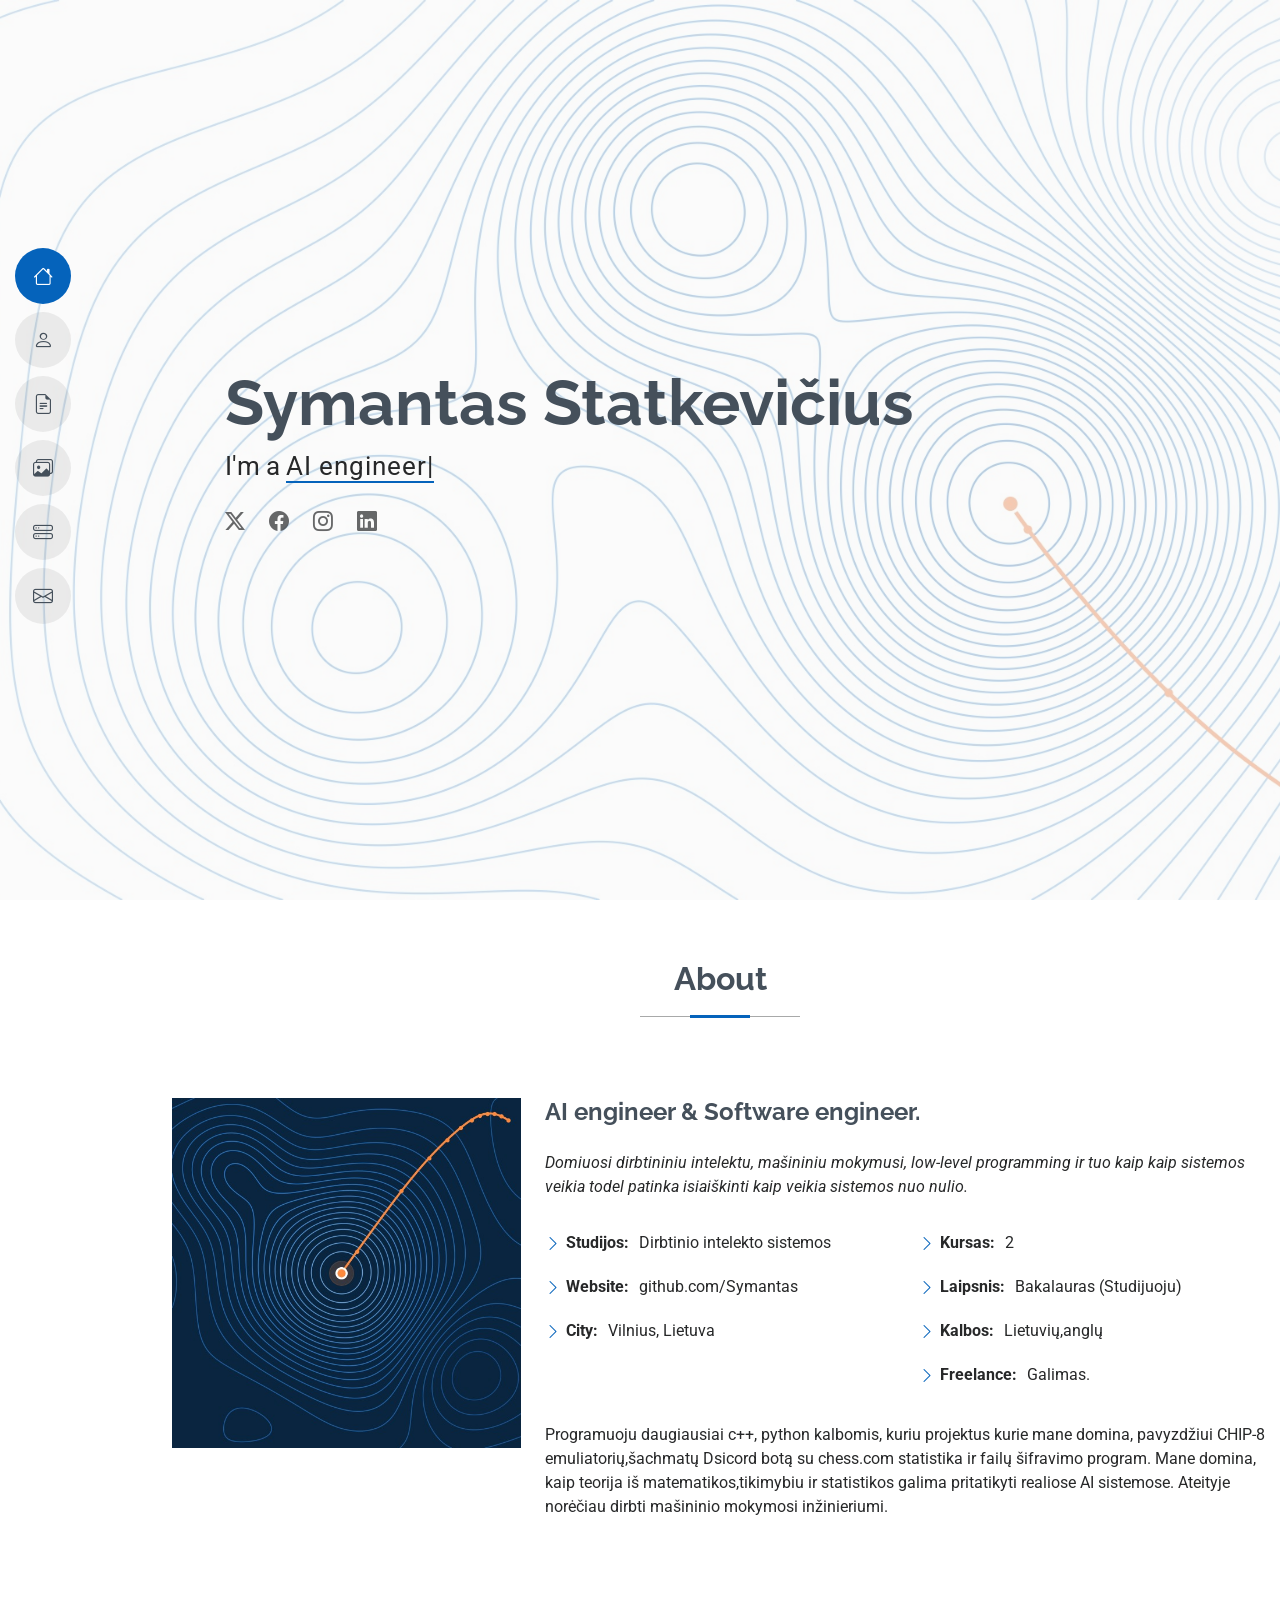
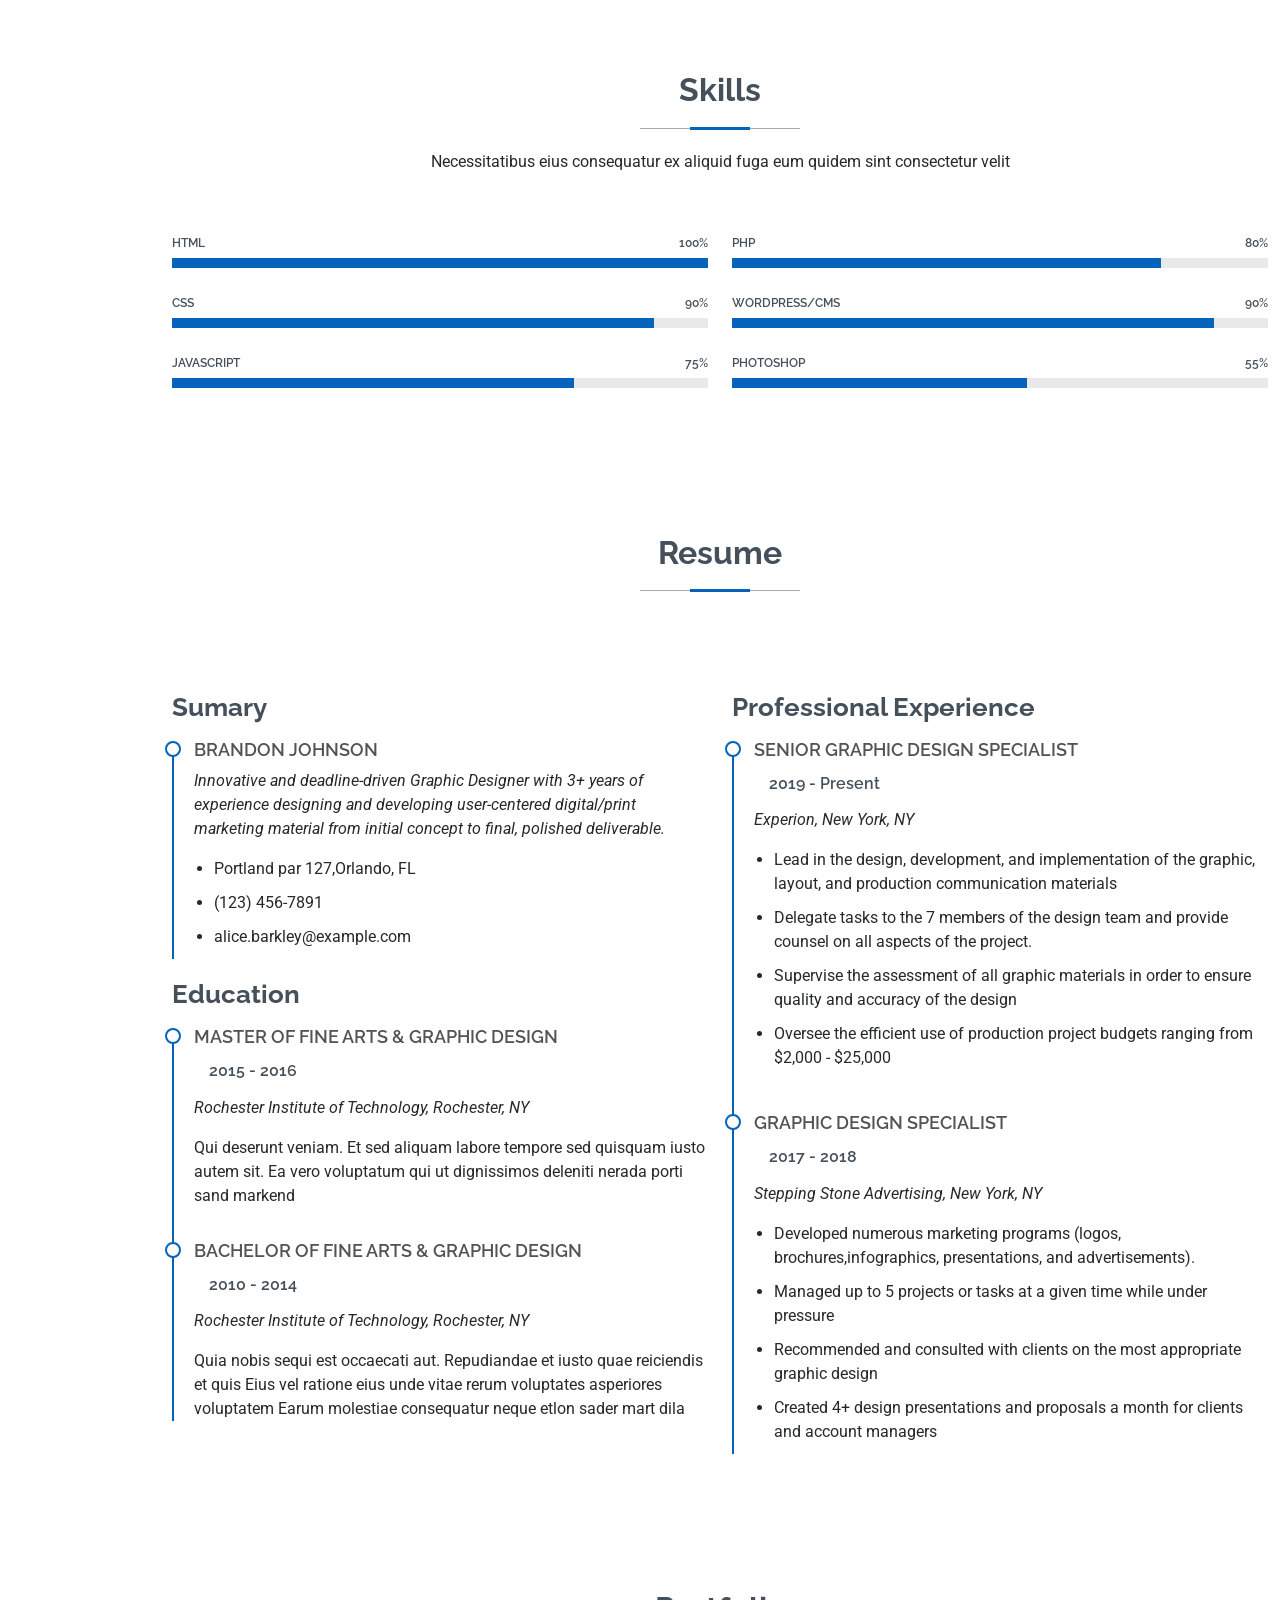
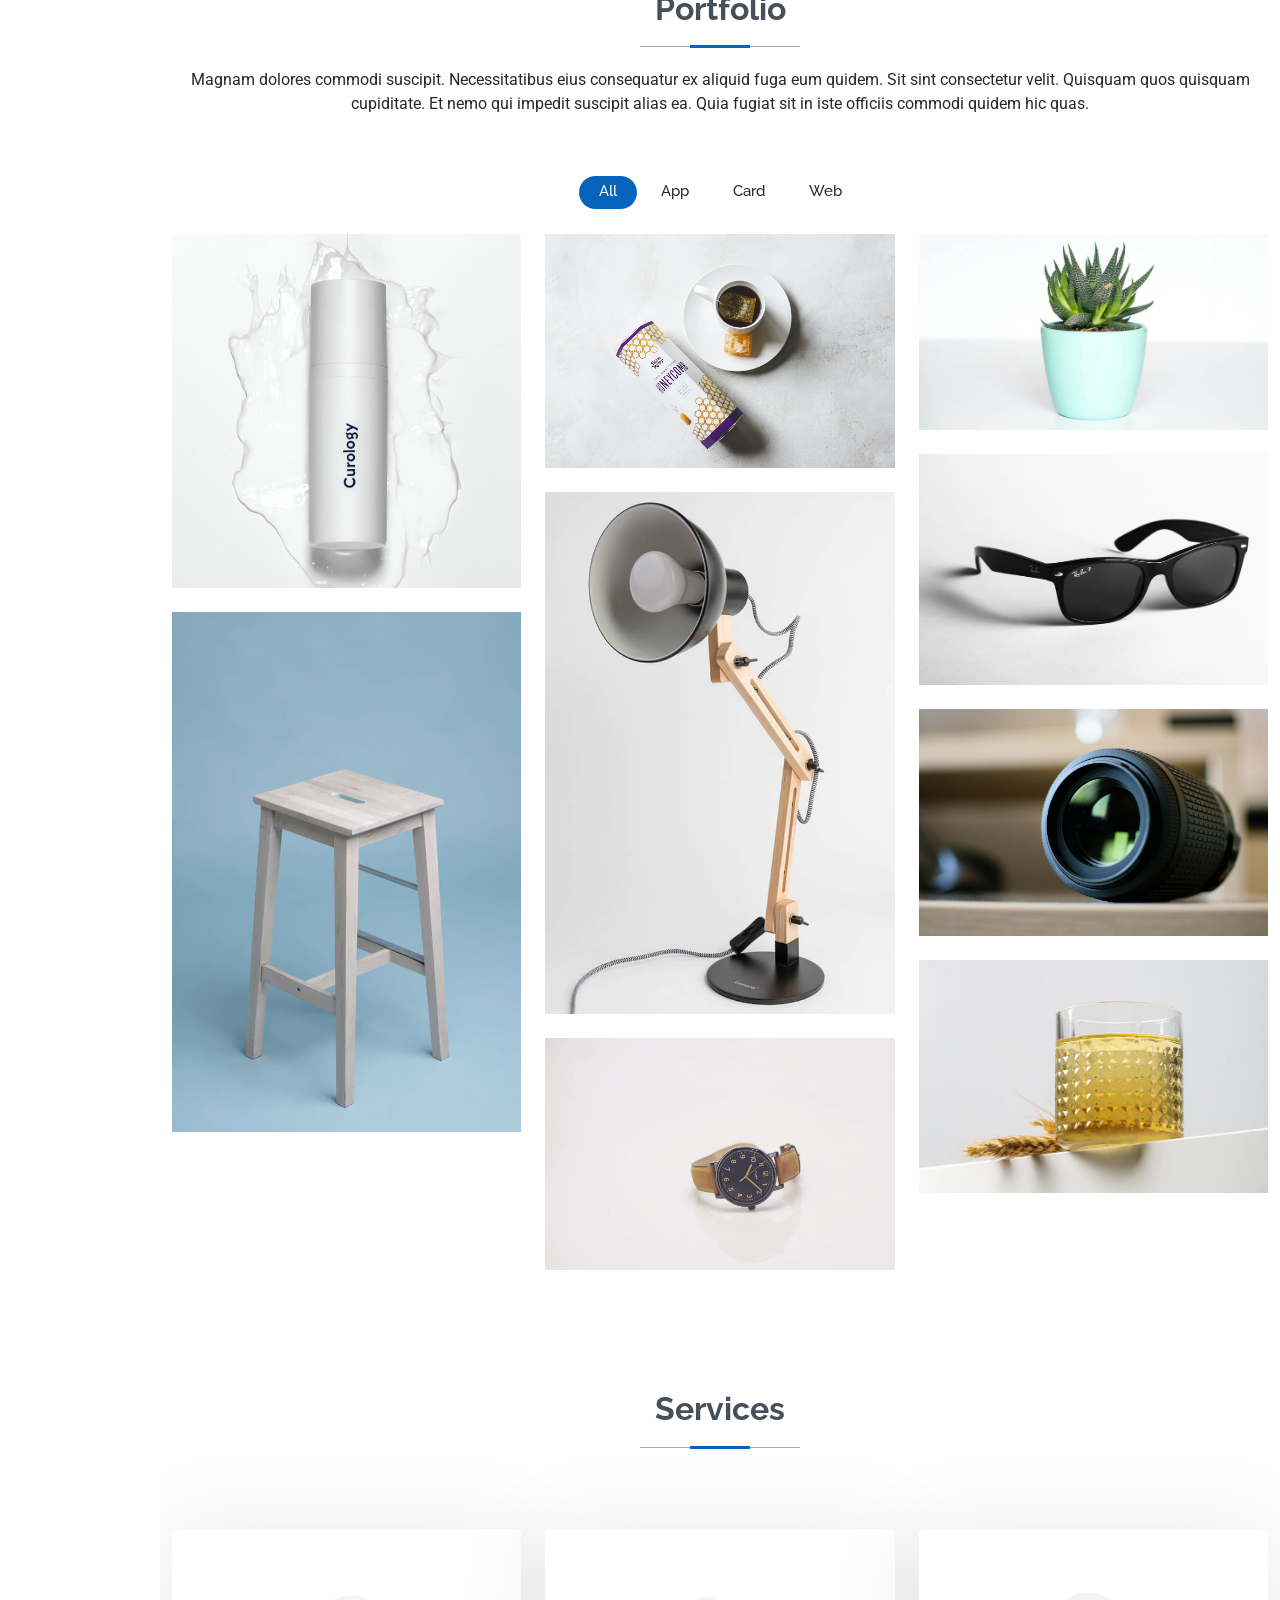
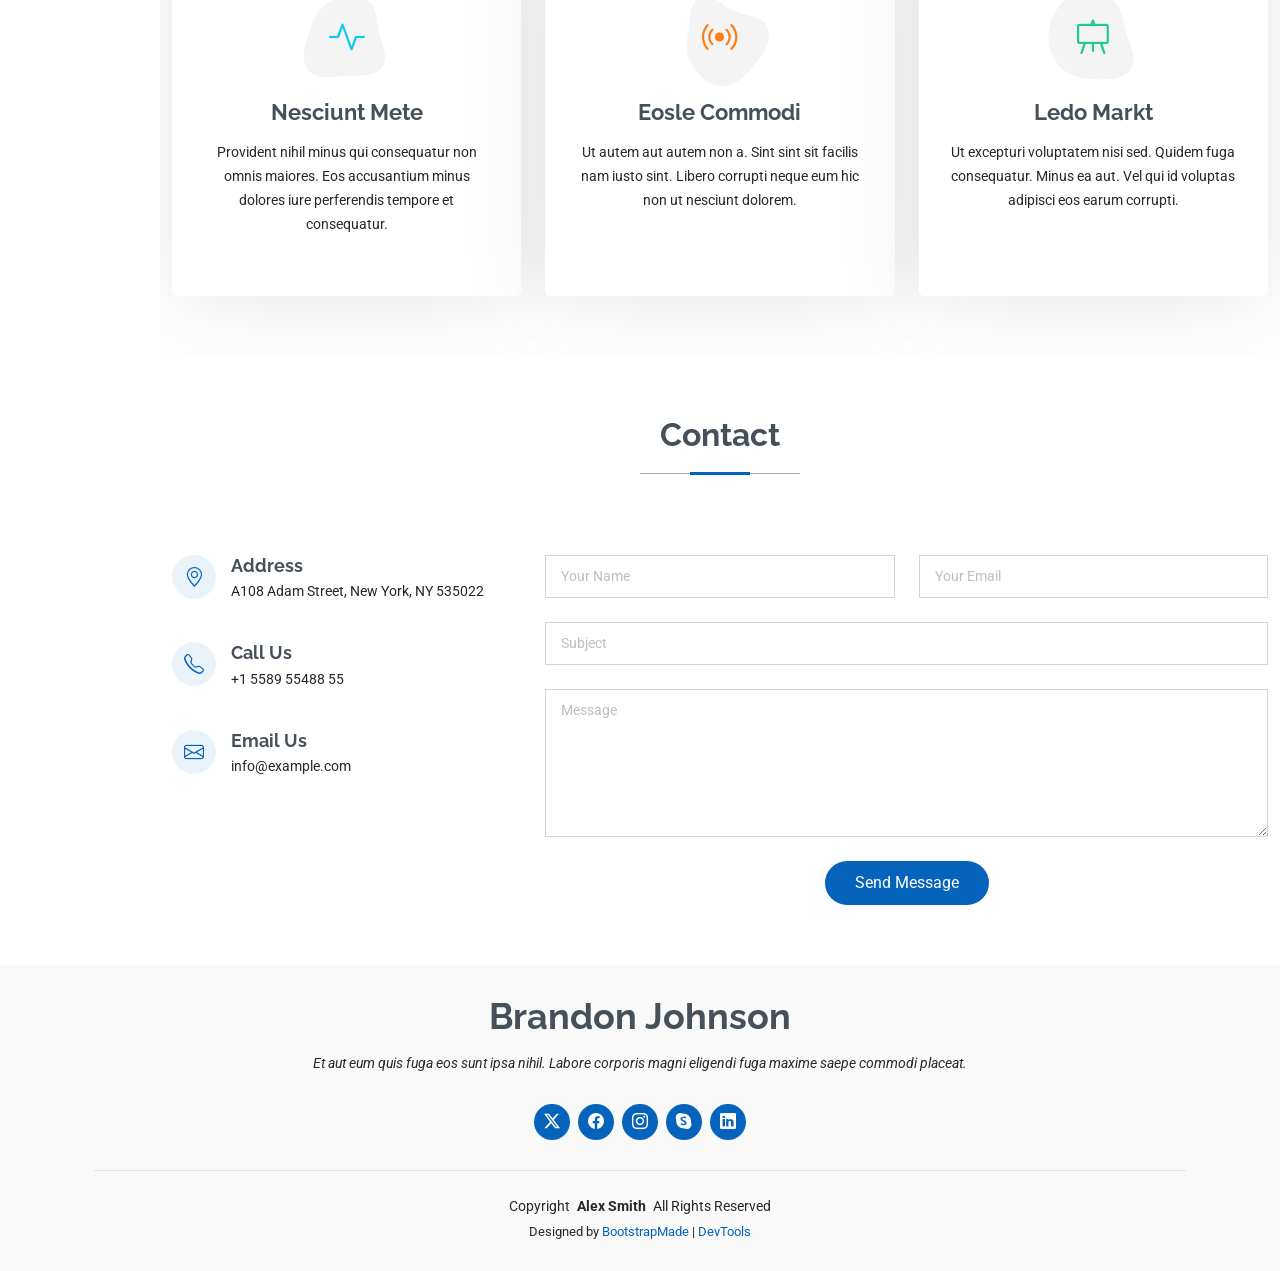
==== index.html @ 33ef6436 "LD7 turinio pakeitimai" ====
<!DOCTYPE html>
<html lang="en">

<head>
  <meta charset="utf-8">
  <meta content="width=device-width, initial-scale=1.0" name="viewport">
  <title>Index - MyResume Bootstrap Template</title>
  <meta content="" name="description">
  <meta content="" name="keywords">

  <!-- Favicons -->
  <link href="assets/img/favicon.png" rel="icon">
  <link href="assets/img/apple-touch-icon.png" rel="apple-touch-icon">

  <!-- Fonts -->
  <link href="https://fonts.googleapis.com" rel="preconnect">
  <link href="https://fonts.gstatic.com" rel="preconnect" crossorigin>
  <link href="https://fonts.googleapis.com/css2?family=Roboto:ital,wght@0,100;0,300;0,400;0,500;0,700;0,900;1,100;1,300;1,400;1,500;1,700;1,900&family=Poppins:ital,wght@0,100;0,200;0,300;0,400;0,500;0,600;0,700;0,800;0,900;1,100;1,200;1,300;1,400;1,500;1,600;1,700;1,800;1,900&family=Raleway:ital,wght@0,100;0,200;0,300;0,400;0,500;0,600;0,700;0,800;0,900;1,100;1,200;1,300;1,400;1,500;1,600;1,700;1,800;1,900&display=swap" rel="stylesheet">

  <!-- Vendor CSS Files -->
  <link href="assets/vendor/bootstrap/css/bootstrap.min.css" rel="stylesheet">
  <link href="assets/vendor/bootstrap-icons/bootstrap-icons.css" rel="stylesheet">
  <link href="assets/vendor/aos/aos.css" rel="stylesheet">
  <link href="assets/vendor/glightbox/css/glightbox.min.css" rel="stylesheet">
  <link href="assets/vendor/swiper/swiper-bundle.min.css" rel="stylesheet">

  <!-- Main CSS File -->
  <link href="assets/css/main.css" rel="stylesheet">

  <!-- =======================================================
  * Template Name: MyResume
  * Template URL: https://bootstrapmade.com/free-html-bootstrap-template-my-resume/
  * Updated: Jun 29 2024 with Bootstrap v5.3.3
  * Author: BootstrapMade.com
  * License: https://bootstrapmade.com/license/
  ======================================================== -->
</head>

<body class="index-page">

  <header id="header" class="header d-flex flex-column justify-content-center">

    <i class="header-toggle d-xl-none bi bi-list"></i>

    <nav id="navmenu" class="navmenu">
      <ul>
        <li><a href="#hero" class="active"><i class="bi bi-house navicon"></i><span>Pagrindinis</span></a></li>
        <li><a href="#about"><i class="bi bi-person navicon"></i><span>Apie</span></a></li>
        <li><a href="#resume"><i class="bi bi-file-earmark-text navicon"></i><span>Patirtis</span></a></li>
        <li><a href="#portfolio"><i class="bi bi-images navicon"></i><span>Projektai</span></a></li>
        <li><a href="#services"><i class="bi bi-hdd-stack navicon"></i><span>Paslaugos</span></a></li>
        <li><a href="#contact"><i class="bi bi-envelope navicon"></i><span>Kontaktai</span></a></li>
      </ul>
    </nav>

  </header>

  <main class="main">

    <!-- Hero Section -->
    <section id="hero" class="hero section light-background">

      <img src="assets/img/cv-hero.jpg" alt="">

      <div class="container" data-aos="zoom-out">
        <div class="row justify-content-center">
          <div class="col-lg-9">
            <h2>Symantas Statkevičius</h2>
            <p>I'm a <span class="typed" data-typed-items="AI engineer, Programmer>Developer</span><span class="typed-cursor typed-cursor--blink" aria-hidden="true"></span></p>
            <div class="social-links">
              <a href="#"><i class="bi bi-twitter-x"></i></a>
              <a href="#"><i class="bi bi-facebook"></i></a>
              <a href="#"><i class="bi bi-instagram"></i></a>
              <a href="#"><i class="bi bi-linkedin"></i></a>
            </div>
          </div>
        </div>
      </div>

    </section><!-- /Hero Section -->

    <!-- About Section -->
    <section id="about" class="about section">

      <!-- Section Title -->
      <div class="container section-title" data-aos="fade-up">
        <h2>About</h2>
      </div><!-- End Section Title -->

      <div class="container" data-aos="fade-up" data-aos-delay="100">

        <div class="row gy-4 justify-content-center">
          <div class="col-lg-4">
            <img src="assets/img/profile-img.jpg" class="img-fluid" alt="">
          </div>
          <div class="col-lg-8 content">
            <h2>AI engineer &amp; Software engineer.</h2>
            <p class="fst-italic py-3">
              Domiuosi dirbtininiu intelektu, mašininiu mokymusi, low-level programming ir tuo kaip kaip sistemos veikia
              todel patinka isiaiškinti kaip veikia sistemos nuo nulio.
            </p>
            <div class="row">
              <div class="col-lg-6">
                <ul>
                  <li><i class="bi bi-chevron-right"></i> <strong>Studijos:</strong> <span>Dirbtinio intelekto sistemos</span></li>
                  <li><i class="bi bi-chevron-right"></i> <strong>Website:</strong> <span>github.com/Symantas</span></li>
                  <li><i class="bi bi-chevron-right"></i> <strong>City:</strong> <span>Vilnius, Lietuva</span></li>
                </ul>
              </div>
              <div class="col-lg-6">
                <ul>
                  <li><i class="bi bi-chevron-right"></i> <strong>Kursas:</strong> <span>2</span></li>
                  <li><i class="bi bi-chevron-right"></i> <strong>Laipsnis:</strong> <span>Bakalauras (Studijuoju)</span></li>
                  <li><i class="bi bi-chevron-right"></i> <strong>Kalbos:</strong> <span>Lietuvių,anglų</span></li>
                  <li><i class="bi bi-chevron-right"></i> <strong>Freelance:</strong> <span>Galimas.</span></li>
                </ul>
              </div>
            </div>
            <p class="py-3">
              Programuoju daugiausiai c++, python kalbomis, kuriu projektus kurie mane domina, pavyzdžiui CHIP-8 emuliatorių,šachmatų Dsicord botą
              su chess.com statistika ir failų šifravimo program. Mane domina, kaip teorija iš matematikos,tikimybiu ir statistikos galima
              pritatikyti realiose AI sistemose. Ateityje norėčiau dirbti mašininio mokymosi inžinieriumi.
            </p>
          </div>
        </div>

      </div>

    </section><!-- /About Section -->

    <!-- Skills Section -->
    <section id="skills" class="skills section">

      <!-- Section Title -->
      <div class="container section-title" data-aos="fade-up">
        <h2>Skills</h2>
        <p>Necessitatibus eius consequatur ex aliquid fuga eum quidem sint consectetur velit</p>
      </div><!-- End Section Title -->

      <div class="container" data-aos="fade-up" data-aos-delay="100">

        <div class="row skills-content skills-animation">

          <div class="col-lg-6">

            <div class="progress">
              <span class="skill"><span>HTML</span> <i class="val">100%</i></span>
              <div class="progress-bar-wrap">
                <div class="progress-bar" role="progressbar" aria-valuenow="100" aria-valuemin="0" aria-valuemax="100"></div>
              </div>
            </div><!-- End Skills Item -->

            <div class="progress">
              <span class="skill"><span>CSS</span> <i class="val">90%</i></span>
              <div class="progress-bar-wrap">
                <div class="progress-bar" role="progressbar" aria-valuenow="90" aria-valuemin="0" aria-valuemax="100"></div>
              </div>
            </div><!-- End Skills Item -->

            <div class="progress">
              <span class="skill"><span>JavaScript</span> <i class="val">75%</i></span>
              <div class="progress-bar-wrap">
                <div class="progress-bar" role="progressbar" aria-valuenow="75" aria-valuemin="0" aria-valuemax="100"></div>
              </div>
            </div><!-- End Skills Item -->

          </div>

          <div class="col-lg-6">

            <div class="progress">
              <span class="skill"><span>PHP</span> <i class="val">80%</i></span>
              <div class="progress-bar-wrap">
                <div class="progress-bar" role="progressbar" aria-valuenow="80" aria-valuemin="0" aria-valuemax="100"></div>
              </div>
            </div><!-- End Skills Item -->

            <div class="progress">
              <span class="skill"><span>WordPress/CMS</span> <i class="val">90%</i></span>
              <div class="progress-bar-wrap">
                <div class="progress-bar" role="progressbar" aria-valuenow="90" aria-valuemin="0" aria-valuemax="100"></div>
              </div>
            </div><!-- End Skills Item -->

            <div class="progress">
              <span class="skill"><span>Photoshop</span> <i class="val">55%</i></span>
              <div class="progress-bar-wrap">
                <div class="progress-bar" role="progressbar" aria-valuenow="55" aria-valuemin="0" aria-valuemax="100"></div>
              </div>
            </div><!-- End Skills Item -->

          </div>

        </div>

      </div>

    </section><!-- /Skills Section -->

    <!-- Resume Section -->
    <section id="resume" class="resume section">

      <!-- Section Title -->
      <div class="container section-title" data-aos="fade-up">
        <h2>Resume</h2>
      </div><!-- End Section Title -->

      <div class="container">

        <div class="row">

          <div class="col-lg-6" data-aos="fade-up" data-aos-delay="100">
            <h3 class="resume-title">Sumary</h3>

            <div class="resume-item pb-0">
              <h4>Brandon Johnson</h4>
              <p><em>Innovative and deadline-driven Graphic Designer with 3+ years of experience designing and developing user-centered digital/print marketing material from initial concept to final, polished deliverable.</em></p>
              <ul>
                <li>Portland par 127,Orlando, FL</li>
                <li>(123) 456-7891</li>
                <li>alice.barkley@example.com</li>
              </ul>
            </div><!-- Edn Resume Item -->

            <h3 class="resume-title">Education</h3>
            <div class="resume-item">
              <h4>Master of Fine Arts &amp; Graphic Design</h4>
              <h5>2015 - 2016</h5>
              <p><em>Rochester Institute of Technology, Rochester, NY</em></p>
              <p>Qui deserunt veniam. Et sed aliquam labore tempore sed quisquam iusto autem sit. Ea vero voluptatum qui ut dignissimos deleniti nerada porti sand markend</p>
            </div><!-- Edn Resume Item -->

            <div class="resume-item">
              <h4>Bachelor of Fine Arts &amp; Graphic Design</h4>
              <h5>2010 - 2014</h5>
              <p><em>Rochester Institute of Technology, Rochester, NY</em></p>
              <p>Quia nobis sequi est occaecati aut. Repudiandae et iusto quae reiciendis et quis Eius vel ratione eius unde vitae rerum voluptates asperiores voluptatem Earum molestiae consequatur neque etlon sader mart dila</p>
            </div><!-- Edn Resume Item -->

          </div>

          <div class="col-lg-6" data-aos="fade-up" data-aos-delay="200">
            <h3 class="resume-title">Professional Experience</h3>
            <div class="resume-item">
              <h4>Senior graphic design specialist</h4>
              <h5>2019 - Present</h5>
              <p><em>Experion, New York, NY </em></p>
              <ul>
                <li>Lead in the design, development, and implementation of the graphic, layout, and production communication materials</li>
                <li>Delegate tasks to the 7 members of the design team and provide counsel on all aspects of the project. </li>
                <li>Supervise the assessment of all graphic materials in order to ensure quality and accuracy of the design</li>
                <li>Oversee the efficient use of production project budgets ranging from $2,000 - $25,000</li>
              </ul>
            </div><!-- Edn Resume Item -->

            <div class="resume-item">
              <h4>Graphic design specialist</h4>
              <h5>2017 - 2018</h5>
              <p><em>Stepping Stone Advertising, New York, NY</em></p>
              <ul>
                <li>Developed numerous marketing programs (logos, brochures,infographics, presentations, and advertisements).</li>
                <li>Managed up to 5 projects or tasks at a given time while under pressure</li>
                <li>Recommended and consulted with clients on the most appropriate graphic design</li>
                <li>Created 4+ design presentations and proposals a month for clients and account managers</li>
              </ul>
            </div><!-- Edn Resume Item -->

          </div>

        </div>

      </div>

    </section><!-- /Resume Section -->

    <!-- Portfolio Section -->
    <section id="portfolio" class="portfolio section">

      <!-- Section Title -->
      <div class="container section-title" data-aos="fade-up">
        <h2>Portfolio</h2>
        <p>Magnam dolores commodi suscipit. Necessitatibus eius consequatur ex aliquid fuga eum quidem. Sit sint consectetur velit. Quisquam quos quisquam cupiditate. Et nemo qui impedit suscipit alias ea. Quia fugiat sit in iste officiis commodi quidem hic quas.</p>
      </div><!-- End Section Title -->

      <div class="container">

        <div class="isotope-layout" data-default-filter="*" data-layout="masonry" data-sort="original-order">

          <ul class="portfolio-filters isotope-filters" data-aos="fade-up" data-aos-delay="100">
            <li data-filter="*" class="filter-active">All</li>
            <li data-filter=".filter-app">App</li>
            <li data-filter=".filter-product">Card</li>
            <li data-filter=".filter-branding">Web</li>
          </ul><!-- End Portfolio Filters -->

          <div class="row gy-4 isotope-container" data-aos="fade-up" data-aos-delay="200">

            <div class="col-lg-4 col-md-6 portfolio-item isotope-item filter-app">
              <img src="assets/img/masonry-portfolio/masonry-portfolio-1.jpg" class="img-fluid" alt="">
              <div class="portfolio-info">
                <h4>App 1</h4>
                <p>Lorem ipsum, dolor sit</p>
                <a href="assets/img/masonry-portfolio/masonry-portfolio-1.jpg" title="App 1" data-gallery="portfolio-gallery-app" class="glightbox preview-link"><i class="bi bi-zoom-in"></i></a>
                <a href="" title="More Details" class="details-link"><i class="bi bi-link-45deg"></i></a>
              </div>
            </div><!-- End Portfolio Item -->

            <div class="col-lg-4 col-md-6 portfolio-item isotope-item filter-product">
              <img src="assets/img/masonry-portfolio/masonry-portfolio-2.jpg" class="img-fluid" alt="">
              <div class="portfolio-info">
                <h4>Product 1</h4>
                <p>Lorem ipsum, dolor sit</p>
                <a href="assets/img/masonry-portfolio/masonry-portfolio-2.jpg" title="Product 1" data-gallery="portfolio-gallery-product" class="glightbox preview-link"><i class="bi bi-zoom-in"></i></a>
                <a href="" title="More Details" class="details-link"><i class="bi bi-link-45deg"></i></a>
              </div>
            </div><!-- End Portfolio Item -->

            <div class="col-lg-4 col-md-6 portfolio-item isotope-item filter-branding">
              <img src="assets/img/masonry-portfolio/masonry-portfolio-3.jpg" class="img-fluid" alt="">
              <div class="portfolio-info">
                <h4>Branding 1</h4>
                <p>Lorem ipsum, dolor sit</p>
                <a href="assets/img/masonry-portfolio/masonry-portfolio-3.jpg" title="Branding 1" data-gallery="portfolio-gallery-branding" class="glightbox preview-link"><i class="bi bi-zoom-in"></i></a>
                <a href="" title="More Details" class="details-link"><i class="bi bi-link-45deg"></i></a>
              </div>
            </div><!-- End Portfolio Item -->

            <div class="col-lg-4 col-md-6 portfolio-item isotope-item filter-app">
              <img src="assets/img/masonry-portfolio/masonry-portfolio-4.jpg" class="img-fluid" alt="">
              <div class="portfolio-info">
                <h4>App 2</h4>
                <p>Lorem ipsum, dolor sit</p>
                <a href="assets/img/masonry-portfolio/masonry-portfolio-4.jpg" title="App 2" data-gallery="portfolio-gallery-app" class="glightbox preview-link"><i class="bi bi-zoom-in"></i></a>
                <a href="" title="More Details" class="details-link"><i class="bi bi-link-45deg"></i></a>
              </div>
            </div><!-- End Portfolio Item -->

            <div class="col-lg-4 col-md-6 portfolio-item isotope-item filter-product">
              <img src="assets/img/masonry-portfolio/masonry-portfolio-5.jpg" class="img-fluid" alt="">
              <div class="portfolio-info">
                <h4>Product 2</h4>
                <p>Lorem ipsum, dolor sit</p>
                <a href="assets/img/masonry-portfolio/masonry-portfolio-5.jpg" title="Product 2" data-gallery="portfolio-gallery-product" class="glightbox preview-link"><i class="bi bi-zoom-in"></i></a>
                <a href="" title="More Details" class="details-link"><i class="bi bi-link-45deg"></i></a>
              </div>
            </div><!-- End Portfolio Item -->

            <div class="col-lg-4 col-md-6 portfolio-item isotope-item filter-branding">
              <img src="assets/img/masonry-portfolio/masonry-portfolio-6.jpg" class="img-fluid" alt="">
              <div class="portfolio-info">
                <h4>Branding 2</h4>
                <p>Lorem ipsum, dolor sit</p>
                <a href="assets/img/masonry-portfolio/masonry-portfolio-6.jpg" title="Branding 2" data-gallery="portfolio-gallery-branding" class="glightbox preview-link"><i class="bi bi-zoom-in"></i></a>
                <a href="" title="More Details" class="details-link"><i class="bi bi-link-45deg"></i></a>
              </div>
            </div><!-- End Portfolio Item -->

            <div class="col-lg-4 col-md-6 portfolio-item isotope-item filter-app">
              <img src="assets/img/masonry-portfolio/masonry-portfolio-7.jpg" class="img-fluid" alt="">
              <div class="portfolio-info">
                <h4>App 3</h4>
                <p>Lorem ipsum, dolor sit</p>
                <a href="assets/img/masonry-portfolio/masonry-portfolio-7.jpg" title="App 3" data-gallery="portfolio-gallery-app" class="glightbox preview-link"><i class="bi bi-zoom-in"></i></a>
                <a href="" title="More Details" class="details-link"><i class="bi bi-link-45deg"></i></a>
              </div>
            </div><!-- End Portfolio Item -->

            <div class="col-lg-4 col-md-6 portfolio-item isotope-item filter-product">
              <img src="assets/img/masonry-portfolio/masonry-portfolio-8.jpg" class="img-fluid" alt="">
              <div class="portfolio-info">
                <h4>Product 3</h4>
                <p>Lorem ipsum, dolor sit</p>
                <a href="assets/img/masonry-portfolio/masonry-portfolio-8.jpg" title="Product 3" data-gallery="portfolio-gallery-product" class="glightbox preview-link"><i class="bi bi-zoom-in"></i></a>
                <a href="" title="More Details" class="details-link"><i class="bi bi-link-45deg"></i></a>
              </div>
            </div><!-- End Portfolio Item -->

            <div class="col-lg-4 col-md-6 portfolio-item isotope-item filter-branding">
              <img src="assets/img/masonry-portfolio/masonry-portfolio-9.jpg" class="img-fluid" alt="">
              <div class="portfolio-info">
                <h4>Branding 3</h4>
                <p>Lorem ipsum, dolor sit</p>
                <a href="assets/img/masonry-portfolio/masonry-portfolio-9.jpg" title="Branding 2" data-gallery="portfolio-gallery-branding" class="glightbox preview-link"><i class="bi bi-zoom-in"></i></a>
                <a href="" title="More Details" class="details-link"><i class="bi bi-link-45deg"></i></a>
              </div>
            </div><!-- End Portfolio Item -->

          </div><!-- End Portfolio Container -->

        </div>

      </div>

    </section><!-- /Portfolio Section -->

    <!-- Services Section -->
    <section id="services" class="services section">

      <!-- Section Title -->
      <div class="container section-title" data-aos="fade-up">
        <h2>Services</h2>
      </div><!-- End Section Title -->

      <div class="container">

        <div class="row gy-4">

          <div class="col-lg-4 col-md-6" data-aos="fade-up" data-aos-delay="100">
            <div class="service-item item-cyan position-relative">
              <div class="icon">
                <svg width="100" height="100" viewBox="0 0 600 600" xmlns="http://www.w3.org/2000/svg">
                  <path stroke="none" stroke-width="0" fill="#f5f5f5" d="M300,521.0016835830174C376.1290562159157,517.8887921683347,466.0731472004068,529.7835943286574,510.70327084640275,468.03025145048787C554.3714126377745,407.6079735673963,508.03601936045806,328.9844924480964,491.2728898941984,256.3432110539036C474.5976632858925,184.082847569629,479.9380746630129,96.60480741107993,416.23090153303,58.64404602377083C348.86323505073057,18.502131276798302,261.93793281208167,40.57373210992963,193.5410806939664,78.93577620505333C130.42746243093433,114.334589627462,98.30271207620316,179.96522072025542,76.75703585869454,249.04625023123273C51.97151888228291,328.5150500222984,13.704378332031375,421.85034740162234,66.52175969318436,486.19268352777647C119.04800174914682,550.1803526380478,217.28368757567262,524.383925680826,300,521.0016835830174"></path>
                </svg>
                <i class="bi bi-activity"></i>
              </div>
              <a href="#" class="stretched-link">
                <h3>Nesciunt Mete</h3>
              </a>
              <p>Provident nihil minus qui consequatur non omnis maiores. Eos accusantium minus dolores iure perferendis tempore et consequatur.</p>
            </div>
          </div><!-- End Service Item -->

          <div class="col-lg-4 col-md-6" data-aos="fade-up" data-aos-delay="200">
            <div class="service-item item-orange position-relative">
              <div class="icon">
                <svg width="100" height="100" viewBox="0 0 600 600" xmlns="http://www.w3.org/2000/svg">
                  <path stroke="none" stroke-width="0" fill="#f5f5f5" d="M300,582.0697525312426C382.5290701553225,586.8405444964366,449.9789794690241,525.3245884688669,502.5850820975895,461.55621195738473C556.606425686781,396.0723002908107,615.8543463187945,314.28637112970534,586.6730223649479,234.56875336149918C558.9533121215079,158.8439757836574,454.9685369536778,164.00468322053177,381.49747125262974,130.76875717737553C312.15926192815925,99.40240125094834,248.97055460311594,18.661163978235184,179.8680185752513,50.54337015887873C110.5421016452524,82.52863877960104,119.82277516462835,180.83849132639028,109.12597500060166,256.43424936330496C100.08760227029461,320.3096726198365,92.17705696193138,384.0621239912766,124.79988738764834,439.7174275375508C164.83382741302287,508.01625554203684,220.96474134820875,577.5009287672846,300,582.0697525312426"></path>
                </svg>
                <i class="bi bi-broadcast"></i>
              </div>
              <a href="#" class="stretched-link">
                <h3>Eosle Commodi</h3>
              </a>
              <p>Ut autem aut autem non a. Sint sint sit facilis nam iusto sint. Libero corrupti neque eum hic non ut nesciunt dolorem.</p>
            </div>
          </div><!-- End Service Item -->

          <div class="col-lg-4 col-md-6" data-aos="fade-up" data-aos-delay="300">
            <div class="service-item item-teal position-relative">
              <div class="icon">
                <svg width="100" height="100" viewBox="0 0 600 600" xmlns="http://www.w3.org/2000/svg">
                  <path stroke="none" stroke-width="0" fill="#f5f5f5" d="M300,541.5067337569781C382.14930387511276,545.0595476570109,479.8736841581634,548.3450877840088,526.4010558755058,480.5488172755941C571.5218469581645,414.80211281144784,517.5187510058486,332.0715597781072,496.52539010469104,255.14436215662573C477.37192572678356,184.95920475031193,473.57363656557914,105.61284051026155,413.0603344069578,65.22779650032875C343.27470386102294,18.654635553484475,251.2091493199835,5.337323636656869,175.0934190732945,40.62881213300186C97.87086631185822,76.43348514350839,51.98124368387456,156.15599469081315,36.44837278890362,239.84606092416172C21.716077023791087,319.22268207091537,43.775223500013084,401.1760424656574,96.891909868211,461.97329694683043C147.22146801428983,519.5804099606455,223.5754009179313,538.201503339737,300,541.5067337569781"></path>
                </svg>
                <i class="bi bi-easel"></i>
              </div>
              <a href="#" class="stretched-link">
                <h3>Ledo Markt</h3>
              </a>
              <p>Ut excepturi voluptatem nisi sed. Quidem fuga consequatur. Minus ea aut. Vel qui id voluptas adipisci eos earum corrupti.</p>
            </div>
          </div><!-- End Service Item -->

        </div>

      </div>

    </section><!-- /Services Section -->

    <!-- Contact Section -->
    <section id="contact" class="contact section">

      <!-- Section Title -->
      <div class="container section-title" data-aos="fade-up">
        <h2>Contact</h2>
      </div><!-- End Section Title -->

      <div class="container" data-aos="fade" data-aos-delay="100">

        <div class="row gy-4">

          <div class="col-lg-4">
            <div class="info-item d-flex" data-aos="fade-up" data-aos-delay="200">
              <i class="bi bi-geo-alt flex-shrink-0"></i>
              <div>
                <h3>Address</h3>
                <p>A108 Adam Street, New York, NY 535022</p>
              </div>
            </div><!-- End Info Item -->

            <div class="info-item d-flex" data-aos="fade-up" data-aos-delay="300">
              <i class="bi bi-telephone flex-shrink-0"></i>
              <div>
                <h3>Call Us</h3>
                <p>+1 5589 55488 55</p>
              </div>
            </div><!-- End Info Item -->

            <div class="info-item d-flex" data-aos="fade-up" data-aos-delay="400">
              <i class="bi bi-envelope flex-shrink-0"></i>
              <div>
                <h3>Email Us</h3>
                <p>info@example.com</p>
              </div>
            </div><!-- End Info Item -->

          </div>

          <div class="col-lg-8">
            <form action="forms/contact.php" method="post" class="php-email-form" data-aos="fade-up" data-aos-delay="200">
              <div class="row gy-4">

                <div class="col-md-6">
                  <input type="text" name="name" class="form-control" placeholder="Your Name" required="">
                </div>

                <div class="col-md-6 ">
                  <input type="email" class="form-control" name="email" placeholder="Your Email" required="">
                </div>

                <div class="col-md-12">
                  <input type="text" class="form-control" name="subject" placeholder="Subject" required="">
                </div>

                <div class="col-md-12">
                  <textarea class="form-control" name="message" rows="6" placeholder="Message" required=""></textarea>
                </div>

                <div class="col-md-12 text-center">
                  <div class="loading">Loading</div>
                  <div class="error-message"></div>
                  <div class="sent-message">Your message has been sent. Thank you!</div>

                  <button type="submit">Send Message</button>
                </div>

              </div>
            </form>
          </div><!-- End Contact Form -->

        </div>

      </div>

    </section><!-- /Contact Section -->

  </main>

  <footer id="footer" class="footer position-relative light-background">
    <div class="container">
      <h3 class="sitename">Brandon Johnson</h3>
      <p>Et aut eum quis fuga eos sunt ipsa nihil. Labore corporis magni eligendi fuga maxime saepe commodi placeat.</p>
      <div class="social-links d-flex justify-content-center">
        <a href=""><i class="bi bi-twitter-x"></i></a>
        <a href=""><i class="bi bi-facebook"></i></a>
        <a href=""><i class="bi bi-instagram"></i></a>
        <a href=""><i class="bi bi-skype"></i></a>
        <a href=""><i class="bi bi-linkedin"></i></a>
      </div>
      <div class="container">
        <div class="copyright">
          <span>Copyright</span> <strong class="px-1 sitename">Alex Smith</strong> <span>All Rights Reserved</span>
        </div>
        <div class="credits">
          <!-- All the links in the footer should remain intact. -->
          <!-- You can delete the links only if you've purchased the pro version. -->
          <!-- Licensing information: https://bootstrapmade.com/license/ -->
          <!-- Purchase the pro version with working PHP/AJAX contact form: [buy-url] -->
          Designed by <a href="https://bootstrapmade.com/">BootstrapMade</a> | <a href="https://bootstrapmade.com/tools/">DevTools</a>
        </div>
      </div>
    </div>
  </footer>

  <!-- Scroll Top -->
  <a href="#" id="scroll-top" class="scroll-top d-flex align-items-center justify-content-center"><i class="bi bi-arrow-up-short"></i></a>

  <!-- Preloader -->
  <div id="preloader"></div>

  <!-- Vendor JS Files -->
  <script src="assets/vendor/bootstrap/js/bootstrap.bundle.min.js"></script>
  <script src="assets/vendor/php-email-form/validate.js"></script>
  <script src="assets/vendor/aos/aos.js"></script>
  <script src="assets/vendor/typed.js/typed.umd.js"></script>
  <script src="assets/vendor/purecounter/purecounter_vanilla.js"></script>
  <script src="assets/vendor/waypoints/noframework.waypoints.js"></script>
  <script src="assets/vendor/glightbox/js/glightbox.min.js"></script>
  <script src="assets/vendor/imagesloaded/imagesloaded.pkgd.min.js"></script>
  <script src="assets/vendor/isotope-layout/isotope.pkgd.min.js"></script>
  <script src="assets/vendor/swiper/swiper-bundle.min.js"></script>

  <!-- Main JS File -->
  <script src="assets/js/main.js"></script>

</body>

</html>
---- assets/css/main.css ----
/**
* Template Name: MyResume
* Template URL: https://bootstrapmade.com/free-html-bootstrap-template-my-resume/
* Updated: Jun 29 2024 with Bootstrap v5.3.3
* Author: BootstrapMade.com
* License: https://bootstrapmade.com/license/
*/

/*--------------------------------------------------------------
# Font & Color Variables
# Help: https://bootstrapmade.com/color-system/
--------------------------------------------------------------*/
/* Fonts */
:root {
  --default-font: "Roboto",  system-ui, -apple-system, "Segoe UI", Roboto, "Helvetica Neue", Arial, "Noto Sans", "Liberation Sans", sans-serif, "Apple Color Emoji", "Segoe UI Emoji", "Segoe UI Symbol", "Noto Color Emoji";
  --heading-font: "Raleway",  sans-serif;
  --nav-font: "Poppins",  sans-serif;
}

/* Global Colors - The following color variables are used throughout the website. Updating them here will change the color scheme of the entire website */
:root { 
  --background-color: #ffffff; /* Background color for the entire website, including individual sections */
  --default-color: #272829; /* Default color used for the majority of the text content across the entire website */
  --heading-color: #45505b; /* Color for headings, subheadings and title throughout the website */
  --accent-color: #0563bb; /* Accent color that represents your brand on the website. It's used for buttons, links, and other elements that need to stand out */
  --surface-color: #ffffff; /* The surface color is used as a background of boxed elements within sections, such as cards, icon boxes, or other elements that require a visual separation from the global background. */
  --contrast-color: #ffffff; /* Contrast color for text, ensuring readability against backgrounds of accent, heading, or default colors. */
}

/* Nav Menu Colors - The following color variables are used specifically for the navigation menu. They are separate from the global colors to allow for more customization options */
:root {
  --nav-color: #45505b;  /* The default color of the main navmenu links */
  --nav-hover-color: #0563bb; /* Applied to main navmenu links when they are hovered over or active */
  --nav-mobile-background-color: #ffffff; /* Used as the background color for mobile navigation menu */
  --nav-dropdown-background-color: #ffffff; /* Used as the background color for dropdown items that appear when hovering over primary navigation items */
  --nav-dropdown-color: #212529; /* Used for navigation links of the dropdown items in the navigation menu. */
  --nav-dropdown-hover-color: #0563bb; /* Similar to --nav-hover-color, this color is applied to dropdown navigation links when they are hovered over. */
}

/* Color Presets - These classes override global colors when applied to any section or element, providing reuse of the sam color scheme. */

.light-background {
  --background-color: #f9f9f9;
  --surface-color: #ffffff;
}

.dark-background {
  --background-color: #060606;
  --default-color: #ffffff;
  --heading-color: #ffffff;
  --surface-color: #252525;
  --contrast-color: #ffffff;
}

/* Smooth scroll */
:root {
  scroll-behavior: smooth;
}

/*--------------------------------------------------------------
# General Styling & Shared Classes
--------------------------------------------------------------*/
body {
  color: var(--default-color);
  background-color: var(--background-color);
  font-family: var(--default-font);
}

a {
  color: var(--accent-color);
  text-decoration: none;
  transition: 0.3s;
}

a:hover {
  color: color-mix(in srgb, var(--accent-color), transparent 25%);
  text-decoration: none;
}

h1,
h2,
h3,
h4,
h5,
h6 {
  color: var(--heading-color);
  font-family: var(--heading-font);
}

/* PHP Email Form Messages
------------------------------*/
.php-email-form .error-message {
  display: none;
  background: #df1529;
  color: #ffffff;
  text-align: left;
  padding: 15px;
  margin-bottom: 24px;
  font-weight: 600;
}

.php-email-form .sent-message {
  display: none;
  color: #ffffff;
  background: #059652;
  text-align: center;
  padding: 15px;
  margin-bottom: 24px;
  font-weight: 600;
}

.php-email-form .loading {
  display: none;
  background: var(--surface-color);
  text-align: center;
  padding: 15px;
  margin-bottom: 24px;
}

.php-email-form .loading:before {
  content: "";
  display: inline-block;
  border-radius: 50%;
  width: 24px;
  height: 24px;
  margin: 0 10px -6px 0;
  border: 3px solid var(--accent-color);
  border-top-color: var(--surface-color);
  animation: php-email-form-loading 1s linear infinite;
}

@keyframes php-email-form-loading {
  0% {
    transform: rotate(0deg);
  }

  100% {
    transform: rotate(360deg);
  }
}

/*--------------------------------------------------------------
# Global Header
--------------------------------------------------------------*/
.header {
  color: var(--default-color);
  position: fixed;
  top: 0;
  left: 0;
  bottom: 0;
  padding: 0 15px;
  transition: all ease-in-out 0.3s;
  overflow-y: auto;
  z-index: 997;
  min-width: 200px;
}

@media (max-width: 1199px) {
  .header {
    background-color: var(--background-color);
    border-right: 1px solid color-mix(in srgb, var(--default-color), transparent 90%);
    width: 300px;
    left: -100%;
  }
}

@media (min-width: 1200px) and (max-width: 1600px) {
  .header~main {
    margin-left: 160px;
  }

  .header~main .hero {
    margin-left: -160px;
    width: 100vw;
  }
}

.header.header-show {
  left: 0;
}

.header .header-toggle {
  color: var(--contrast-color);
  background-color: var(--accent-color);
  font-size: 22px;
  display: flex;
  align-items: center;
  justify-content: center;
  width: 40px;
  height: 40px;
  border-radius: 50%;
  cursor: pointer;
  position: fixed;
  top: 15px;
  right: 15px;
  z-index: 9999;
  transition: background-color 0.3s;
}

.header .header-toggle:hover {
  color: var(--contrast-color);
  background-color: color-mix(in srgb, var(--accent-color) 90%, white 15%);
}

/*--------------------------------------------------------------
# Navigation Menu
--------------------------------------------------------------*/
.navmenu {
  padding: 0;
  z-index: 9997;
}

.navmenu ul {
  list-style: none;
  padding: 0 0 20px 0;
  margin: 0;
  width: 140px;
}

.navmenu a,
.navmenu a:focus {
  color: var(--nav-color);
  font-family: var(--nav-font);
  display: flex;
  align-items: center;
  padding: 10px 18px;
  margin-bottom: 8px;
  font-size: 15px;
  border-radius: 50px;
  background: color-mix(in srgb, var(--default-color), transparent 92%);
  height: 56px;
  width: 100%;
  overflow: hidden;
  transition: 0.3s;
}

.navmenu a i,
.navmenu a:focus i {
  font-size: 20px;
}

.navmenu a span,
.navmenu a:focus span {
  padding: 0 5px 0 7px;
}

@media (min-width: 992px) {

  .navmenu a,
  .navmenu a:focus {
    max-width: 56px;
  }

  .navmenu a span,
  .navmenu a:focus span {
    display: none;
  }
}

.navmenu a:hover,
.navmenu .active,
.navmenu .active:focus,
.navmenu li:hover>a {
  color: var(--contrast-color);
  background: var(--nav-hover-color);
}

.navmenu a:hover,
.navmenu li:hover>a {
  max-width: 100%;
  color: var(--contrast-color);
}

.navmenu a:hover span,
.navmenu li:hover>a span {
  display: block;
}

/*--------------------------------------------------------------
# Global Footer
--------------------------------------------------------------*/
.footer {
  color: var(--default-color);
  background-color: var(--background-color);
  font-size: 14px;
  text-align: center;
  padding: 30px 0;
  position: relative;
}

.footer h3 {
  font-size: 36px;
  font-weight: 700;
  position: relative;
  padding: 0;
  margin: 0 0 15px 0;
}

.footer p {
  font-size: 15;
  font-style: italic;
  padding: 0;
  margin: 0 0 30px 0;
}

.footer .social-links {
  margin: 0 0 30px 0;
}

.footer .social-links a {
  font-size: 16px;
  display: flex;
  align-items: center;
  justify-content: center;
  background: var(--accent-color);
  color: var(--contrast-color);
  line-height: 1;
  margin: 0 4px;
  border-radius: 50%;
  text-align: center;
  width: 36px;
  height: 36px;
  transition: 0.3s;
}

.footer .social-links a:hover {
  background: color-mix(in srgb, var(--accent-color), transparent 20%);
  text-decoration: none;
}

.footer .copyright {
  padding-top: 25px;
  border-top: 1px solid color-mix(in srgb, var(--default-color), transparent 90%);
}

.footer .credits {
  font-size: 13px;
  padding-top: 5px;
}

/*--------------------------------------------------------------
# Preloader
--------------------------------------------------------------*/
#preloader {
  position: fixed;
  inset: 0;
  z-index: 999999;
  overflow: hidden;
  background: var(--background-color);
  transition: all 0.6s ease-out;
}

#preloader:before {
  content: "";
  position: fixed;
  top: calc(50% - 30px);
  left: calc(50% - 30px);
  border: 6px solid #ffffff;
  border-color: var(--accent-color) transparent var(--accent-color) transparent;
  border-radius: 50%;
  width: 60px;
  height: 60px;
  animation: animate-preloader 1.5s linear infinite;
}

@keyframes animate-preloader {
  0% {
    transform: rotate(0deg);
  }

  100% {
    transform: rotate(360deg);
  }
}

/*--------------------------------------------------------------
# Scroll Top Button
--------------------------------------------------------------*/
.scroll-top {
  position: fixed;
  visibility: hidden;
  opacity: 0;
  right: 15px;
  bottom: -15px;
  z-index: 99999;
  background-color: var(--accent-color);
  width: 44px;
  height: 44px;
  border-radius: 50px;
  transition: all 0.4s;
}

.scroll-top i {
  font-size: 24px;
  color: var(--contrast-color);
  line-height: 0;
}

.scroll-top:hover {
  background-color: color-mix(in srgb, var(--accent-color), transparent 20%);
  color: var(--contrast-color);
}

.scroll-top.active {
  visibility: visible;
  opacity: 1;
  bottom: 15px;
}

/*--------------------------------------------------------------
# Disable aos animation delay on mobile devices
--------------------------------------------------------------*/
@media screen and (max-width: 768px) {
  [data-aos-delay] {
    transition-delay: 0 !important;
  }
}

/*--------------------------------------------------------------
# Global Page Titles & Breadcrumbs
--------------------------------------------------------------*/
.page-title {
  --background-color: color-mix(in srgb, var(--default-color), transparent 96%);
  color: var(--default-color);
  background-color: var(--background-color);
  padding: 20px 0;
  position: relative;
}

.page-title h1 {
  font-size: 28px;
  font-weight: 700;
  margin: 0;
}

.page-title .breadcrumbs ol {
  display: flex;
  flex-wrap: wrap;
  list-style: none;
  padding: 0 0 10px 0;
  margin: 0;
  font-size: 14px;
  font-weight: 400;
}

.page-title .breadcrumbs ol li+li {
  padding-left: 10px;
}

.page-title .breadcrumbs ol li+li::before {
  content: "/";
  display: inline-block;
  padding-right: 10px;
  color: color-mix(in srgb, var(--default-color), transparent 70%);
}

/*--------------------------------------------------------------
# Global Sections
--------------------------------------------------------------*/
section,
.section {
  color: var(--default-color);
  background-color: var(--background-color);
  padding: 60px 0;
  overflow: clip;
}

/*--------------------------------------------------------------
# Global Section Titles
--------------------------------------------------------------*/
.section-title {
  text-align: center;
  padding-bottom: 60px;
  position: relative;
}

.section-title h2 {
  font-size: 32px;
  font-weight: 700;
  margin-bottom: 20px;
  padding-bottom: 20px;
  position: relative;
}

.section-title h2:before {
  content: "";
  position: absolute;
  display: block;
  width: 160px;
  height: 1px;
  background: color-mix(in srgb, var(--default-color), transparent 60%);
  left: 0;
  right: 0;
  bottom: 1px;
  margin: auto;
}

.section-title h2::after {
  content: "";
  position: absolute;
  display: block;
  width: 60px;
  height: 3px;
  background: var(--accent-color);
  left: 0;
  right: 0;
  bottom: 0;
  margin: auto;
}

.section-title p {
  margin-bottom: 0;
}

/*--------------------------------------------------------------
# Hero Section
--------------------------------------------------------------*/
.hero {
  width: 100%;
  min-height: 100vh;
  position: relative;
  padding: 80px 0;
  display: flex;
  align-items: center;
  justify-content: center;
}

.hero img {
  position: absolute;
  inset: 0;
  display: block;
  width: 100%;
  height: 100%;
  object-fit: cover;
  z-index: 1;
}

.hero:before {
  content: "";
  background: color-mix(in srgb, var(--background-color), transparent 30%);
  position: absolute;
  inset: 0;
  z-index: 2;
}

.hero .container {
  position: relative;
  z-index: 3;
}

.hero h2 {
  margin: 0;
  font-size: 64px;
  font-weight: 700;
}

.hero p {
  margin: 5px 0 0 0;
  font-size: 26px;
}

.hero p span {
  letter-spacing: 1px;
  border-bottom: 2px solid var(--accent-color);
}

.hero .social-links {
  margin-top: 25px;
}

.hero .social-links a {
  font-size: 20px;
  display: inline-block;
  color: color-mix(in srgb, var(--default-color), transparent 30%);
  line-height: 1;
  margin-right: 20px;
  transition: 0.3s;
}

.hero .social-links a:hover {
  color: var(--accent-color);
}

@media (max-width: 768px) {
  .hero h2 {
    font-size: 32px;
  }

  .hero p {
    font-size: 20px;
  }
}

/*--------------------------------------------------------------
# About Section
--------------------------------------------------------------*/
.about .content h2 {
  font-weight: 700;
  font-size: 24px;
}

.about .content ul {
  list-style: none;
  padding: 0;
}

.about .content ul li {
  margin-bottom: 20px;
  display: flex;
  align-items: center;
}

.about .content ul strong {
  margin-right: 10px;
}

.about .content ul i {
  font-size: 16px;
  margin-right: 5px;
  color: var(--accent-color);
  line-height: 0;
}

/*--------------------------------------------------------------
# Stats Section
--------------------------------------------------------------*/
.stats i {
  background-color: var(--accent-color);
  color: var(--contrast-color);
  width: 54px;
  height: 54px;
  font-size: 24px;
  border-radius: 50px;
  display: inline-flex;
  align-items: center;
  justify-content: center;
  position: relative;
  z-index: 1;
}

.stats .stats-item {
  margin-top: 10px;
  width: 100%;
  position: relative;
  text-align: center;
  z-index: 0;
}

.stats .stats-item span {
  font-size: 36px;
  display: block;
  font-weight: 700;
  color: color-mix(in srgb, var(--default-color), transparent 20%);
}

.stats .stats-item p {
  padding: 0;
  margin: 0;
  color: color-mix(in srgb, var(--default-color), transparent 50%);
  font-size: 16px;
}

/*--------------------------------------------------------------
# Skills Section
--------------------------------------------------------------*/
.skills .progress {
  height: 60px;
  display: block;
  background: none;
  border-radius: 0;
}

.skills .progress .skill {
  color: var(--heading-color);
  padding: 0;
  margin: 0 0 6px 0;
  text-transform: uppercase;
  display: block;
  font-weight: 600;
  font-family: var(--heading-font);
}

.skills .progress .skill .val {
  float: right;
  font-style: normal;
}

.skills .progress-bar-wrap {
  background: color-mix(in srgb, var(--default-color), transparent 90%);
  height: 10px;
}

.skills .progress-bar {
  width: 1px;
  height: 10px;
  transition: 0.9s;
  background-color: var(--accent-color);
}

/*--------------------------------------------------------------
# Resume Section
--------------------------------------------------------------*/
.resume .resume-title {
  color: var(--heading-color);
  font-size: 26px;
  font-weight: 700;
  margin-top: 20px;
  margin-bottom: 20px;
}

.resume .resume-item {
  padding: 0 0 20px 20px;
  margin-top: -2px;
  border-left: 2px solid var(--accent-color);
  position: relative;
}

.resume .resume-item h4 {
  line-height: 18px;
  font-size: 18px;
  font-weight: 600;
  text-transform: uppercase;
  color: color-mix(in srgb, var(--default-color), transparent 20%);
  margin-bottom: 10px;
}

.resume .resume-item h5 {
  font-size: 16px;
  padding: 5px 15px;
  display: inline-block;
  font-weight: 600;
  margin-bottom: 10px;
}

.resume .resume-item ul {
  padding-left: 20px;
}

.resume .resume-item ul li {
  padding-bottom: 10px;
}

.resume .resume-item:last-child {
  padding-bottom: 0;
}

.resume .resume-item::before {
  content: "";
  position: absolute;
  width: 16px;
  height: 16px;
  border-radius: 50px;
  left: -9px;
  top: 0;
  background: var(--background-color);
  border: 2px solid var(--accent-color);
}

/*--------------------------------------------------------------
# Portfolio Section
--------------------------------------------------------------*/
.portfolio .portfolio-filters {
  padding: 0;
  margin: 0 auto 20px auto;
  list-style: none;
  text-align: center;
}

.portfolio .portfolio-filters li {
  cursor: pointer;
  display: inline-block;
  padding: 8px 20px 10px 20px;
  margin: 0;
  font-size: 15px;
  font-weight: 500;
  line-height: 1;
  margin-bottom: 5px;
  border-radius: 50px;
  transition: all 0.3s ease-in-out;
  font-family: var(--heading-font);
}

.portfolio .portfolio-filters li:hover,
.portfolio .portfolio-filters li.filter-active {
  color: var(--contrast-color);
  background-color: var(--accent-color);
}

.portfolio .portfolio-filters li:first-child {
  margin-left: 0;
}

.portfolio .portfolio-filters li:last-child {
  margin-right: 0;
}

@media (max-width: 575px) {
  .portfolio .portfolio-filters li {
    font-size: 14px;
    margin: 0 0 10px 0;
  }
}

.portfolio .portfolio-item {
  position: relative;
  overflow: hidden;
}

.portfolio .portfolio-item .portfolio-info {
  opacity: 0;
  position: absolute;
  left: 12px;
  right: 12px;
  bottom: -100%;
  z-index: 3;
  transition: all ease-in-out 0.5s;
  background: color-mix(in srgb, var(--background-color), transparent 10%);
  padding: 15px;
}

.portfolio .portfolio-item .portfolio-info h4 {
  font-size: 18px;
  font-weight: 600;
  padding-right: 50px;
}

.portfolio .portfolio-item .portfolio-info p {
  color: color-mix(in srgb, var(--default-color), transparent 30%);
  font-size: 14px;
  margin-bottom: 0;
  padding-right: 50px;
}

.portfolio .portfolio-item .portfolio-info .preview-link,
.portfolio .portfolio-item .portfolio-info .details-link {
  position: absolute;
  right: 50px;
  font-size: 24px;
  top: calc(50% - 14px);
  color: color-mix(in srgb, var(--default-color), transparent 30%);
  transition: 0.3s;
  line-height: 0;
}

.portfolio .portfolio-item .portfolio-info .preview-link:hover,
.portfolio .portfolio-item .portfolio-info .details-link:hover {
  color: var(--accent-color);
}

.portfolio .portfolio-item .portfolio-info .details-link {
  right: 14px;
  font-size: 28px;
}

.portfolio .portfolio-item:hover .portfolio-info {
  opacity: 1;
  bottom: 0;
}

/*--------------------------------------------------------------
# Services Section
--------------------------------------------------------------*/
.services .service-item {
  background-color: var(--surface-color);
  box-shadow: 0px 5px 90px 0px rgba(0, 0, 0, 0.1);
  height: 100%;
  padding: 60px 30px;
  text-align: center;
  transition: 0.3s;
  border-radius: 5px;
}

.services .service-item .icon {
  margin: 0 auto;
  width: 100px;
  height: 100px;
  display: flex;
  align-items: center;
  justify-content: center;
  transition: ease-in-out 0.3s;
  position: relative;
}

.services .service-item .icon i {
  font-size: 36px;
  transition: 0.5s;
  position: relative;
}

.services .service-item .icon svg {
  position: absolute;
  top: 0;
  left: 0;
}

.services .service-item .icon svg path {
  transition: 0.5s;
  fill: color-mix(in srgb, var(--default-color), transparent 95%);
}

.services .service-item h3 {
  font-weight: 700;
  margin: 10px 0 15px 0;
  font-size: 22px;
}

.services .service-item p {
  line-height: 24px;
  font-size: 14px;
  margin-bottom: 0;
}

.services .service-item:hover {
  box-shadow: 0px 5px 35px 0px rgba(0, 0, 0, 0.1);
}

.services .service-item.item-cyan i {
  color: #0dcaf0;
}

.services .service-item.item-cyan:hover .icon i {
  color: #fff;
}

.services .service-item.item-cyan:hover .icon path {
  fill: #0dcaf0;
}

.services .service-item.item-orange i {
  color: #fd7e14;
}

.services .service-item.item-orange:hover .icon i {
  color: #fff;
}

.services .service-item.item-orange:hover .icon path {
  fill: #fd7e14;
}

.services .service-item.item-teal i {
  color: #20c997;
}

.services .service-item.item-teal:hover .icon i {
  color: #fff;
}

.services .service-item.item-teal:hover .icon path {
  fill: #20c997;
}

.services .service-item.item-red i {
  color: #df1529;
}

.services .service-item.item-red:hover .icon i {
  color: #fff;
}

.services .service-item.item-red:hover .icon path {
  fill: #df1529;
}

.services .service-item.item-indigo i {
  color: #6610f2;
}

.services .service-item.item-indigo:hover .icon i {
  color: #fff;
}

.services .service-item.item-indigo:hover .icon path {
  fill: #6610f2;
}

.services .service-item.item-pink i {
  color: #f3268c;
}

.services .service-item.item-pink:hover .icon i {
  color: #fff;
}

.services .service-item.item-pink:hover .icon path {
  fill: #f3268c;
}

/*--------------------------------------------------------------
# Testimonials Section
--------------------------------------------------------------*/
.testimonials .testimonials-carousel,
.testimonials .testimonials-slider {
  overflow: hidden;
}

.testimonials .testimonial-item .testimonial-content {
  border-left: 3px solid var(--accent-color);
  padding-left: 30px;
}

.testimonials .testimonial-item .testimonial-img {
  border-radius: 50%;
  border: 4px solid var(--background-color);
  margin: 0 auto;
}

.testimonials .testimonial-item h3 {
  font-size: 20px;
  font-weight: bold;
  margin: 10px 0 5px 0;
}

.testimonials .testimonial-item h4 {
  font-size: 14px;
  color: color-mix(in srgb, var(--default-color), transparent 40%);
  margin: 0 0 10px 0;
}

.testimonials .testimonial-item .stars i {
  color: #ffc107;
  margin: 0 1px;
}

.testimonials .testimonial-item .quote-icon-left,
.testimonials .testimonial-item .quote-icon-right {
  color: color-mix(in srgb, var(--accent-color), transparent 50%);
  font-size: 26px;
  line-height: 0;
}

.testimonials .testimonial-item .quote-icon-left {
  display: inline-block;
  left: -5px;
  position: relative;
}

.testimonials .testimonial-item .quote-icon-right {
  display: inline-block;
  right: -5px;
  position: relative;
  top: 10px;
  transform: scale(-1, -1);
}

.testimonials .testimonial-item p {
  font-style: italic;
}

.testimonials .swiper-wrapper {
  height: auto;
}

.testimonials .swiper-pagination {
  margin-top: 30px;
  position: relative;
}

.testimonials .swiper-pagination .swiper-pagination-bullet {
  width: 12px;
  height: 12px;
  background-color: color-mix(in srgb, var(--default-color), transparent 85%);
  opacity: 1;
}

.testimonials .swiper-pagination .swiper-pagination-bullet-active {
  background-color: var(--accent-color);
}

/*--------------------------------------------------------------
# Contact Section
--------------------------------------------------------------*/
.contact .info-item+.info-item {
  margin-top: 40px;
}

.contact .info-item i {
  color: var(--accent-color);
  background: color-mix(in srgb, var(--accent-color), transparent 92%);
  font-size: 20px;
  width: 44px;
  height: 44px;
  display: flex;
  justify-content: center;
  align-items: center;
  border-radius: 50px;
  transition: all 0.3s ease-in-out;
  margin-right: 15px;
}

.contact .info-item h3 {
  padding: 0;
  font-size: 18px;
  font-weight: 700;
  margin-bottom: 5px;
}

.contact .info-item p {
  padding: 0;
  margin-bottom: 0;
  font-size: 14px;
}

.contact .info-item:hover i {
  background: var(--accent-color);
  color: var(--contrast-color);
}

.contact .php-email-form {
  height: 100%;
}

.contact .php-email-form input[type=text],
.contact .php-email-form input[type=email],
.contact .php-email-form textarea {
  font-size: 14px;
  padding: 10px 15px;
  box-shadow: none;
  border-radius: 0;
  color: var(--default-color);
  background-color: color-mix(in srgb, var(--background-color), transparent 50%);
  border-color: color-mix(in srgb, var(--default-color), transparent 80%);
}

.contact .php-email-form input[type=text]:focus,
.contact .php-email-form input[type=email]:focus,
.contact .php-email-form textarea:focus {
  border-color: var(--accent-color);
}

.contact .php-email-form input[type=text]::placeholder,
.contact .php-email-form input[type=email]::placeholder,
.contact .php-email-form textarea::placeholder {
  color: color-mix(in srgb, var(--default-color), transparent 70%);
}

.contact .php-email-form button[type=submit] {
  color: var(--contrast-color);
  background: var(--accent-color);
  border: 0;
  padding: 10px 30px;
  transition: 0.4s;
  border-radius: 50px;
}

.contact .php-email-form button[type=submit]:hover {
  background: color-mix(in srgb, var(--accent-color), transparent 25%);
}

/*--------------------------------------------------------------
# Portfolio Details Section
--------------------------------------------------------------*/
.portfolio-details .portfolio-details-slider img {
  width: 100%;
}

.portfolio-details .swiper-wrapper {
  height: auto;
}

.portfolio-details .swiper-button-prev,
.portfolio-details .swiper-button-next {
  width: 48px;
  height: 48px;
}

.portfolio-details .swiper-button-prev:after,
.portfolio-details .swiper-button-next:after {
  color: rgba(255, 255, 255, 0.8);
  background-color: rgba(0, 0, 0, 0.15);
  font-size: 24px;
  border-radius: 50%;
  width: 48px;
  height: 48px;
  display: flex;
  align-items: center;
  justify-content: center;
  transition: 0.3s;
}

.portfolio-details .swiper-button-prev:hover:after,
.portfolio-details .swiper-button-next:hover:after {
  background-color: rgba(0, 0, 0, 0.3);
}

@media (max-width: 575px) {

  .portfolio-details .swiper-button-prev,
  .portfolio-details .swiper-button-next {
    display: none;
  }
}

.portfolio-details .swiper-pagination {
  margin-top: 20px;
  position: relative;
}

.portfolio-details .swiper-pagination .swiper-pagination-bullet {
  width: 10px;
  height: 10px;
  background-color: color-mix(in srgb, var(--default-color), transparent 85%);
  opacity: 1;
}

.portfolio-details .swiper-pagination .swiper-pagination-bullet-active {
  background-color: var(--accent-color);
}

.portfolio-details .portfolio-info h3 {
  font-size: 22px;
  font-weight: 700;
  margin-bottom: 20px;
  padding-bottom: 20px;
  position: relative;
}

.portfolio-details .portfolio-info h3:after {
  content: "";
  position: absolute;
  display: block;
  width: 50px;
  height: 3px;
  background: var(--accent-color);
  left: 0;
  bottom: 0;
}

.portfolio-details .portfolio-info ul {
  list-style: none;
  padding: 0;
  font-size: 15px;
}

.portfolio-details .portfolio-info ul li {
  display: flex;
  flex-direction: column;
  padding-bottom: 15px;
}

.portfolio-details .portfolio-info ul strong {
  text-transform: uppercase;
  font-weight: 400;
  color: color-mix(in srgb, var(--default-color), transparent 50%);
  font-size: 14px;
}

.portfolio-details .portfolio-info .btn-visit {
  padding: 8px 40px;
  background: var(--accent-color);
  color: var(--contrast-color);
  border-radius: 50px;
  transition: 0.3s;
}

.portfolio-details .portfolio-info .btn-visit:hover {
  background: color-mix(in srgb, var(--accent-color), transparent 20%);
}

.portfolio-details .portfolio-description h2 {
  font-size: 26px;
  font-weight: 700;
  margin-bottom: 20px;
}

.portfolio-details .portfolio-description p {
  padding: 0;
}

.portfolio-details .portfolio-description .testimonial-item {
  padding: 30px 30px 0 30px;
  position: relative;
  background: color-mix(in srgb, var(--default-color), transparent 97%);
  margin-bottom: 50px;
}

.portfolio-details .portfolio-description .testimonial-item .testimonial-img {
  width: 90px;
  border-radius: 50px;
  border: 6px solid var(--background-color);
  float: left;
  margin: 0 10px 0 0;
}

.portfolio-details .portfolio-description .testimonial-item h3 {
  font-size: 18px;
  font-weight: bold;
  margin: 15px 0 5px 0;
  padding-top: 20px;
}

.portfolio-details .portfolio-description .testimonial-item h4 {
  font-size: 14px;
  color: #6c757d;
  margin: 0;
}

.portfolio-details .portfolio-description .testimonial-item .quote-icon-left,
.portfolio-details .portfolio-description .testimonial-item .quote-icon-right {
  color: color-mix(in srgb, var(--accent-color), transparent 50%);
  font-size: 26px;
  line-height: 0;
}

.portfolio-details .portfolio-description .testimonial-item .quote-icon-left {
  display: inline-block;
  left: -5px;
  position: relative;
}

.portfolio-details .portfolio-description .testimonial-item .quote-icon-right {
  display: inline-block;
  right: -5px;
  position: relative;
  top: 10px;
  transform: scale(-1, -1);
}

.portfolio-details .portfolio-description .testimonial-item p {
  font-style: italic;
  margin: 0 0 15px 0 0 0;
  padding: 0;
}

/*--------------------------------------------------------------
# Service Details Section
--------------------------------------------------------------*/
.service-details .service-box {
  padding: 20px;
  box-shadow: 0px 2px 20px rgba(0, 0, 0, 0.1);
}

.service-details .service-box+.service-box {
  margin-top: 30px;
}

.service-details .service-box h4 {
  font-size: 20px;
  font-weight: 700;
  border-bottom: 2px solid color-mix(in srgb, var(--default-color), transparent 92%);
  padding-bottom: 15px;
  margin-bottom: 15px;
}

.service-details .services-list a {
  color: color-mix(in srgb, var(--default-color), transparent 20%);
  background-color: color-mix(in srgb, var(--default-color), transparent 96%);
  display: flex;
  align-items: center;
  padding: 12px 15px;
  margin-top: 15px;
  transition: 0.3s;
}

.service-details .services-list a:first-child {
  margin-top: 0;
}

.service-details .services-list a i {
  font-size: 16px;
  margin-right: 8px;
  color: var(--accent-color);
}

.service-details .services-list a.active {
  color: var(--contrast-color);
  background-color: var(--accent-color);
}

.service-details .services-list a.active i {
  color: var(--contrast-color);
}

.service-details .services-list a:hover {
  background-color: color-mix(in srgb, var(--accent-color), transparent 95%);
  color: var(--accent-color);
}

.service-details .download-catalog a {
  color: var(--default-color);
  display: flex;
  align-items: center;
  padding: 10px 0;
  transition: 0.3s;
  border-top: 1px solid color-mix(in srgb, var(--default-color), transparent 90%);
}

.service-details .download-catalog a:first-child {
  border-top: 0;
  padding-top: 0;
}

.service-details .download-catalog a:last-child {
  padding-bottom: 0;
}

.service-details .download-catalog a i {
  font-size: 24px;
  margin-right: 8px;
  color: var(--accent-color);
}

.service-details .download-catalog a:hover {
  color: var(--accent-color);
}

.service-details .help-box {
  background-color: var(--accent-color);
  color: var(--contrast-color);
  margin-top: 30px;
  padding: 30px 15px;
}

.service-details .help-box .help-icon {
  font-size: 48px;
}

.service-details .help-box h4,
.service-details .help-box a {
  color: var(--contrast-color);
}

.service-details .services-img {
  margin-bottom: 20px;
}

.service-details h3 {
  font-size: 26px;
  font-weight: 700;
}

.service-details p {
  font-size: 15px;
}

.service-details ul {
  list-style: none;
  padding: 0;
  font-size: 15px;
}

.service-details ul li {
  padding: 5px 0;
  display: flex;
  align-items: center;
}

.service-details ul i {
  font-size: 20px;
  margin-right: 8px;
  color: var(--accent-color);
}

/*--------------------------------------------------------------
# Starter Section Section
--------------------------------------------------------------*/
.starter-section {
  /* Add your styles here */
}
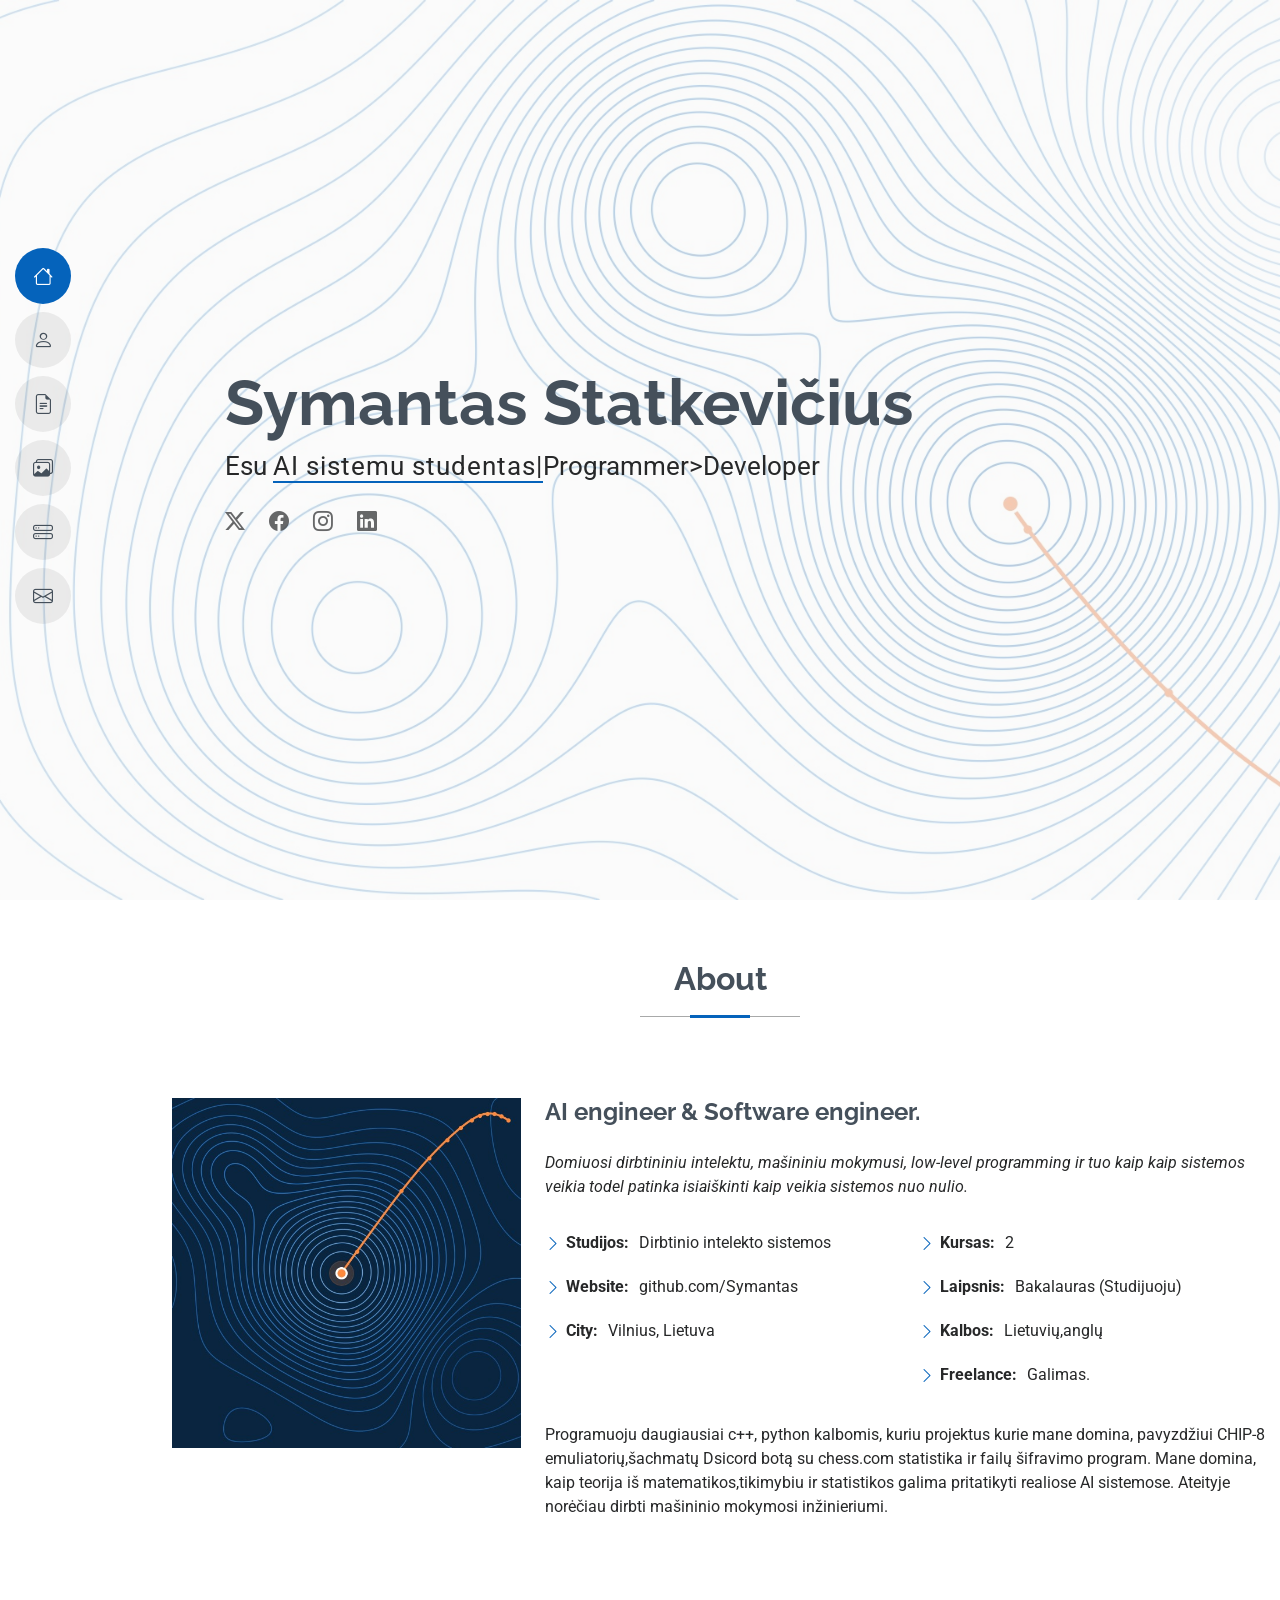
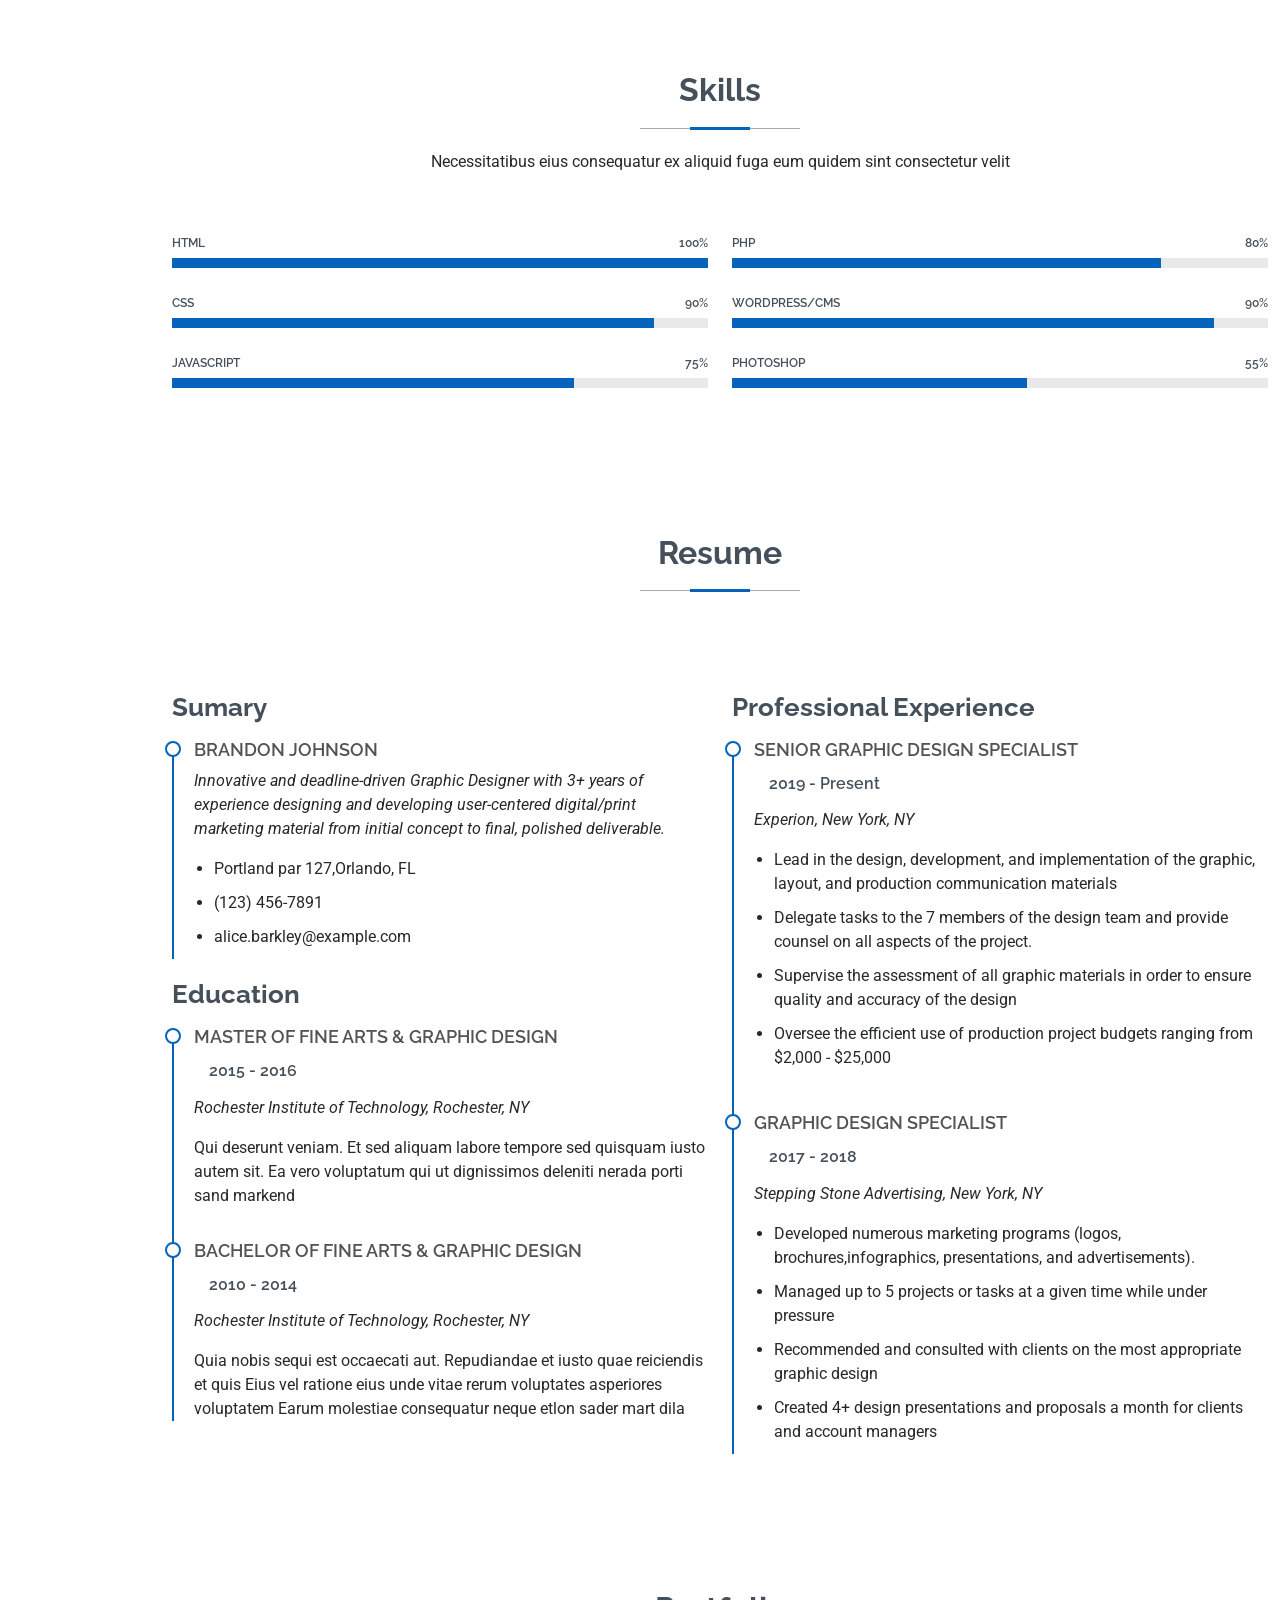
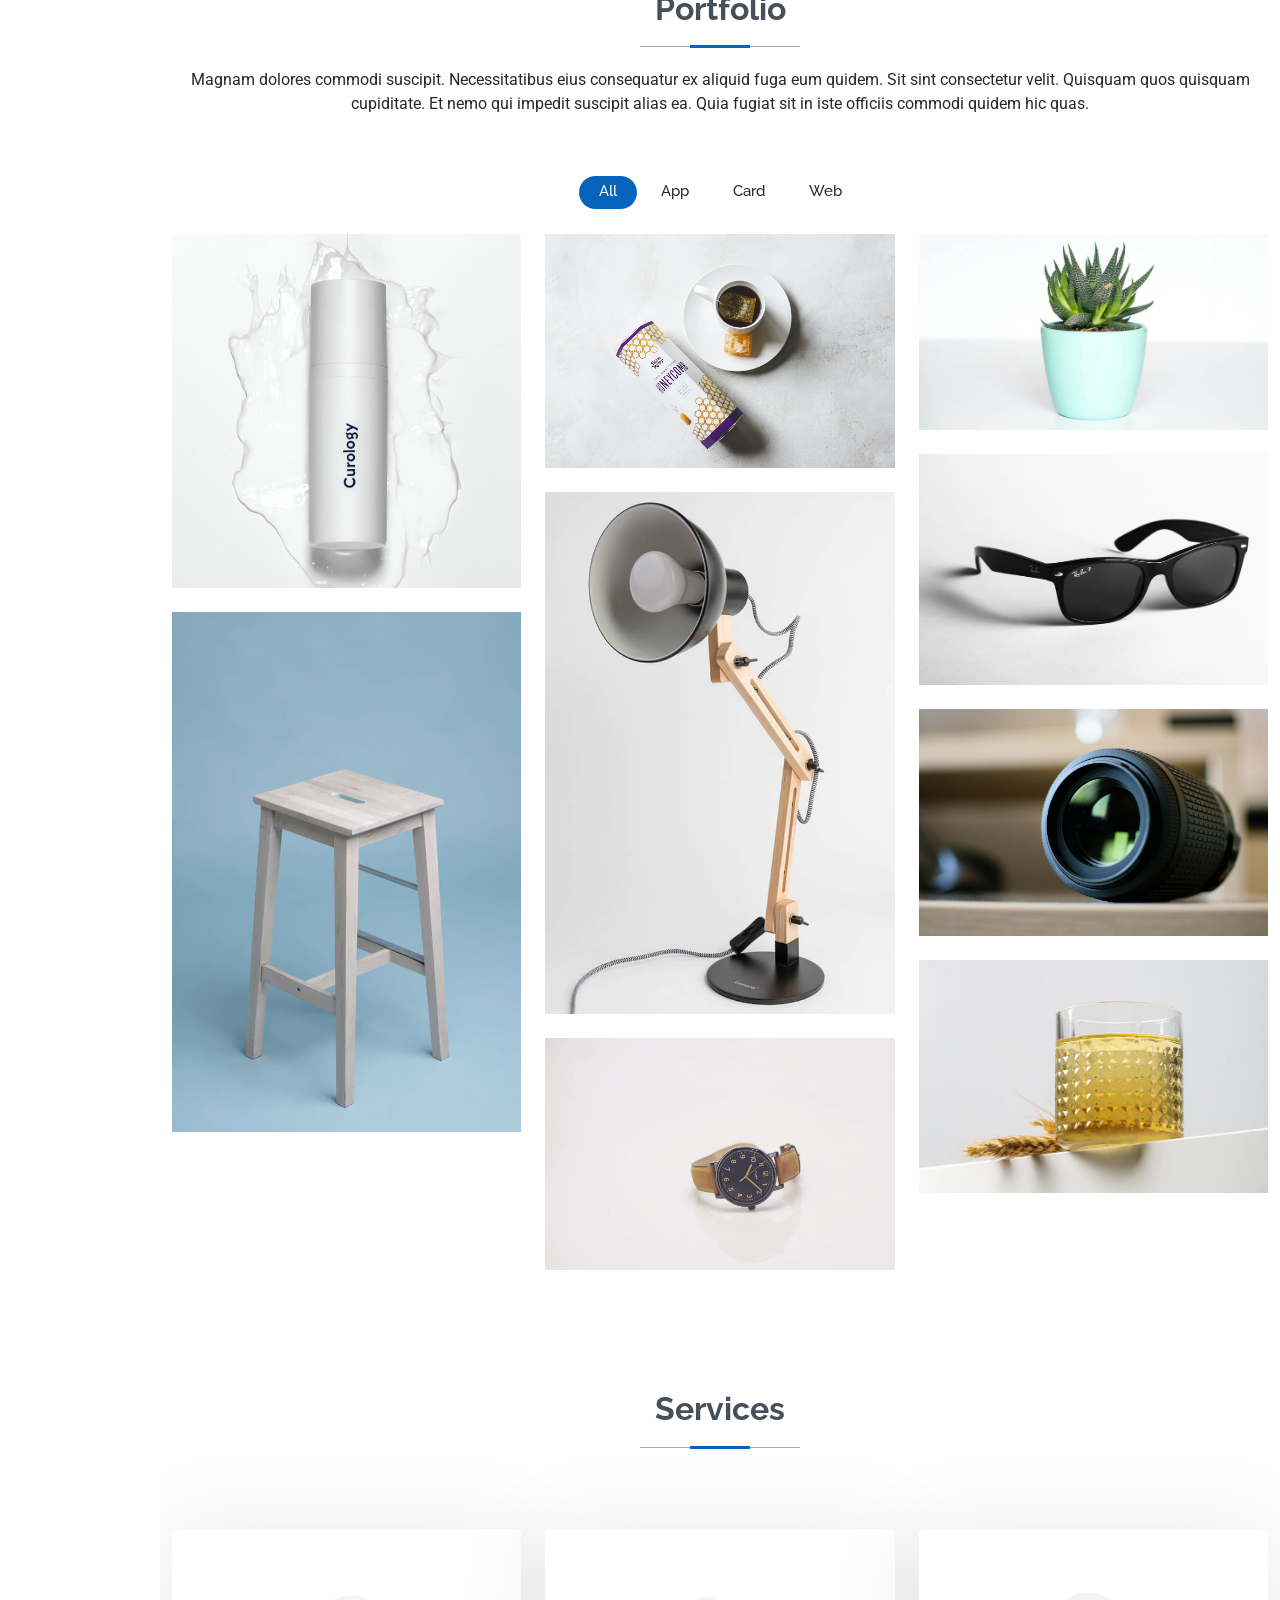
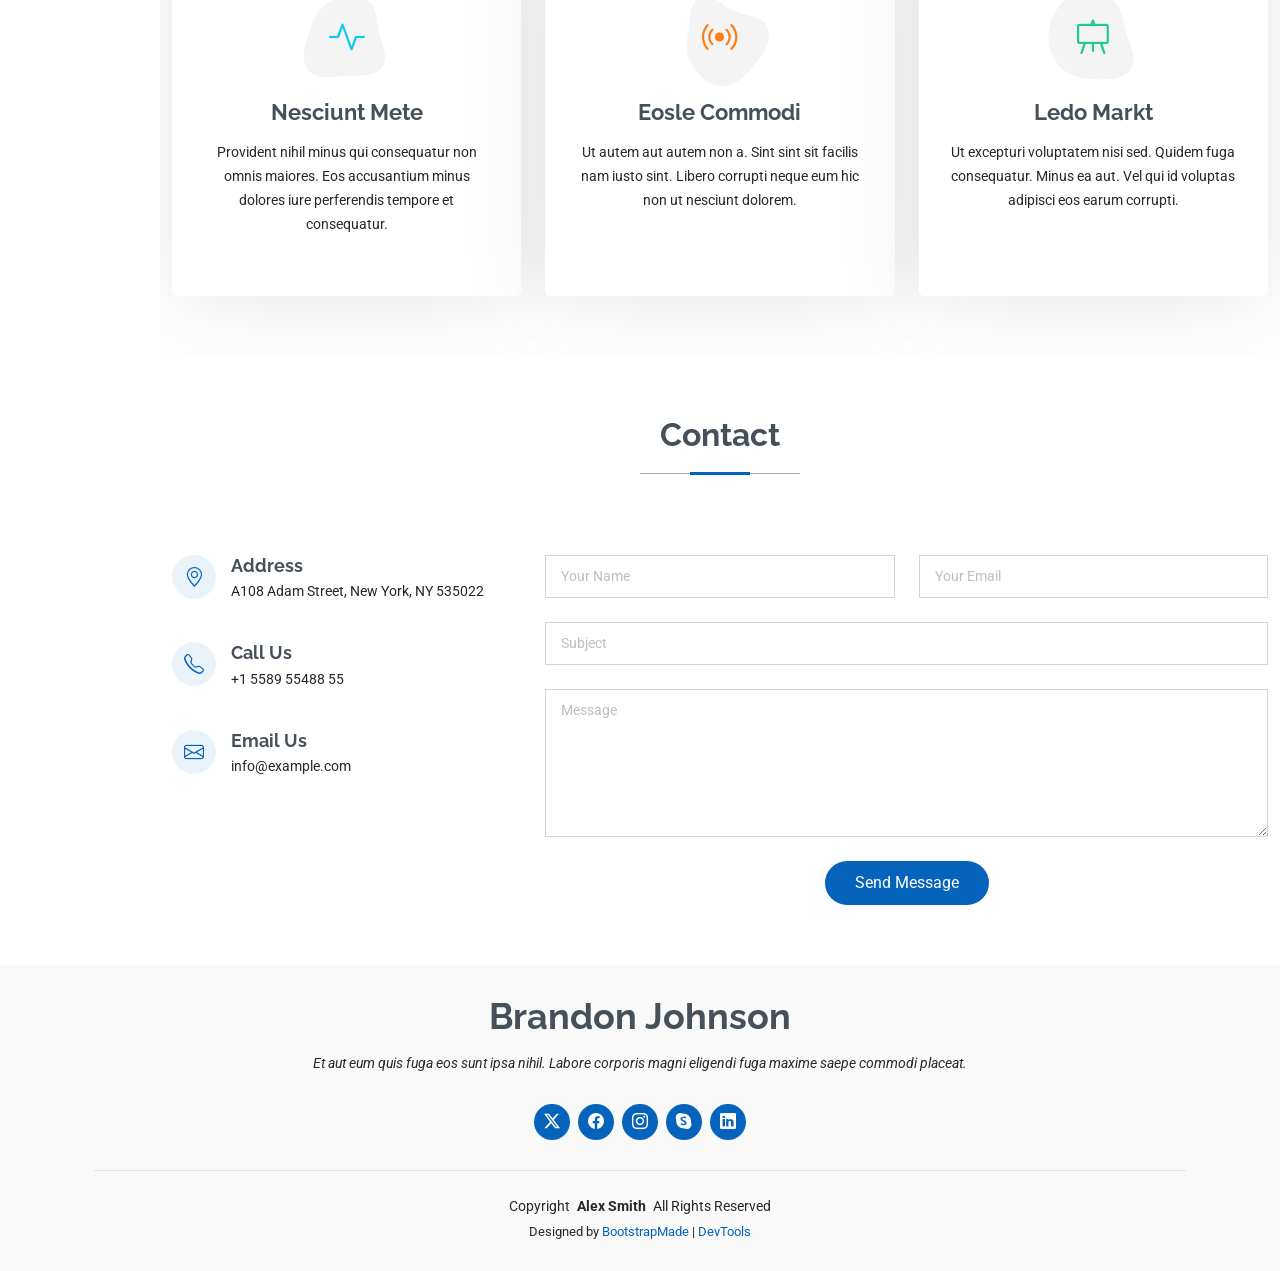
==== commit c362c454: "Pakeiciau ir pridejua papildoma uzduoti LD7" ====
--- a/index.html
+++ b/index.html
@@ -1,11 +1,12 @@
 <!DOCTYPE html>
-<html lang="en">
+<html lang="lt">
 
 <head>
-  <meta charset="utf-8">
+  <meta charset="UTF-8">
   <meta content="width=device-width, initial-scale=1.0" name="viewport">
-  <title>Index - MyResume Bootstrap Template</title>
-  <meta content="" name="description">
+  <title>Mano CV</title>
+  <meta name="author" content="Symantas Statkevičius">
+  <meta name="Description" content="Symantas Statkevičius CV puslapis">
   <meta content="" name="keywords">
 
   <!-- Favicons -->
@@ -66,7 +67,7 @@
         <div class="row justify-content-center">
           <div class="col-lg-9">
             <h2>Symantas Statkevičius</h2>
-            <p>I'm a <span class="typed" data-typed-items="AI engineer, Programmer>Developer</span><span class="typed-cursor typed-cursor--blink" aria-hidden="true"></span></p>
+            <p>Esu <span class="typed" data-typed-items="AI sistemu studentas"></span>Programmer>Developer</span><span class="typed-cursor typed-cursor--blink" aria-hidden="true"></span></p>
             <div class="social-links">
               <a href="#"><i class="bi bi-twitter-x"></i></a>
               <a href="#"><i class="bi bi-facebook"></i></a>
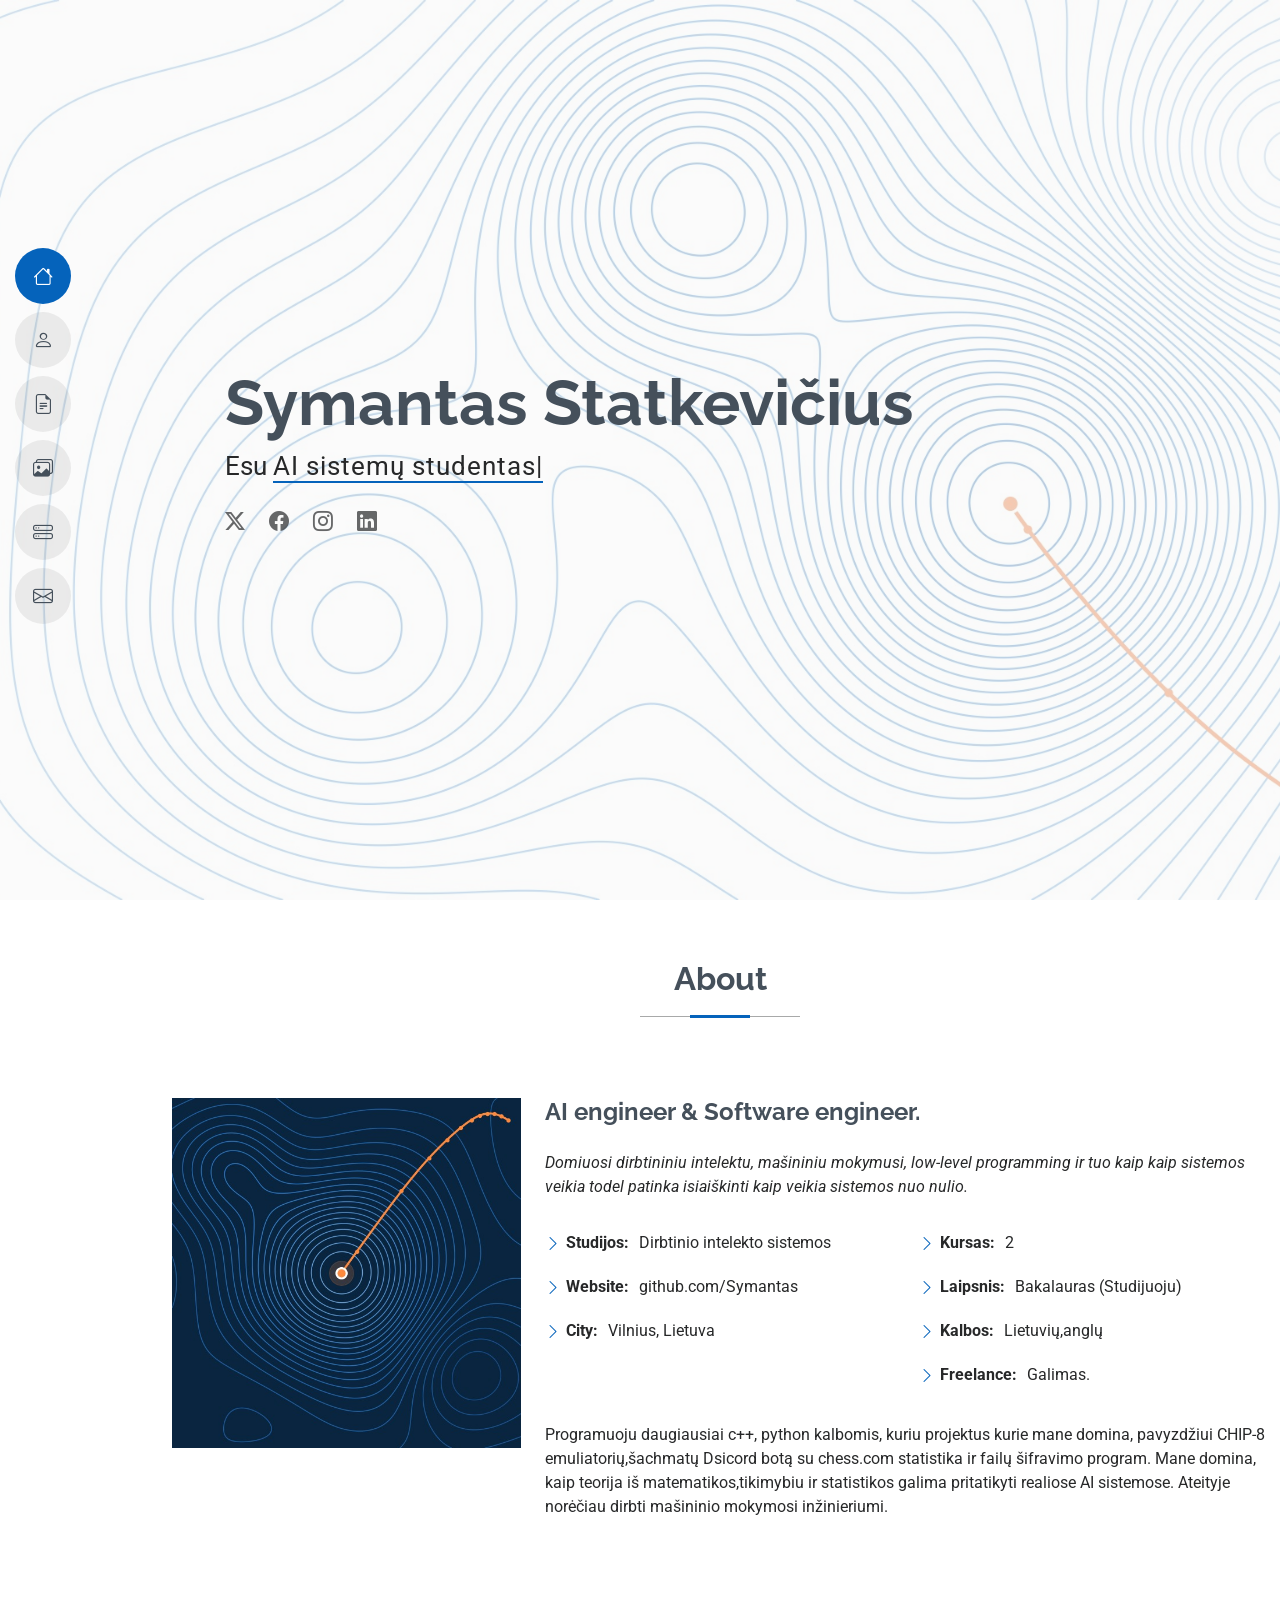
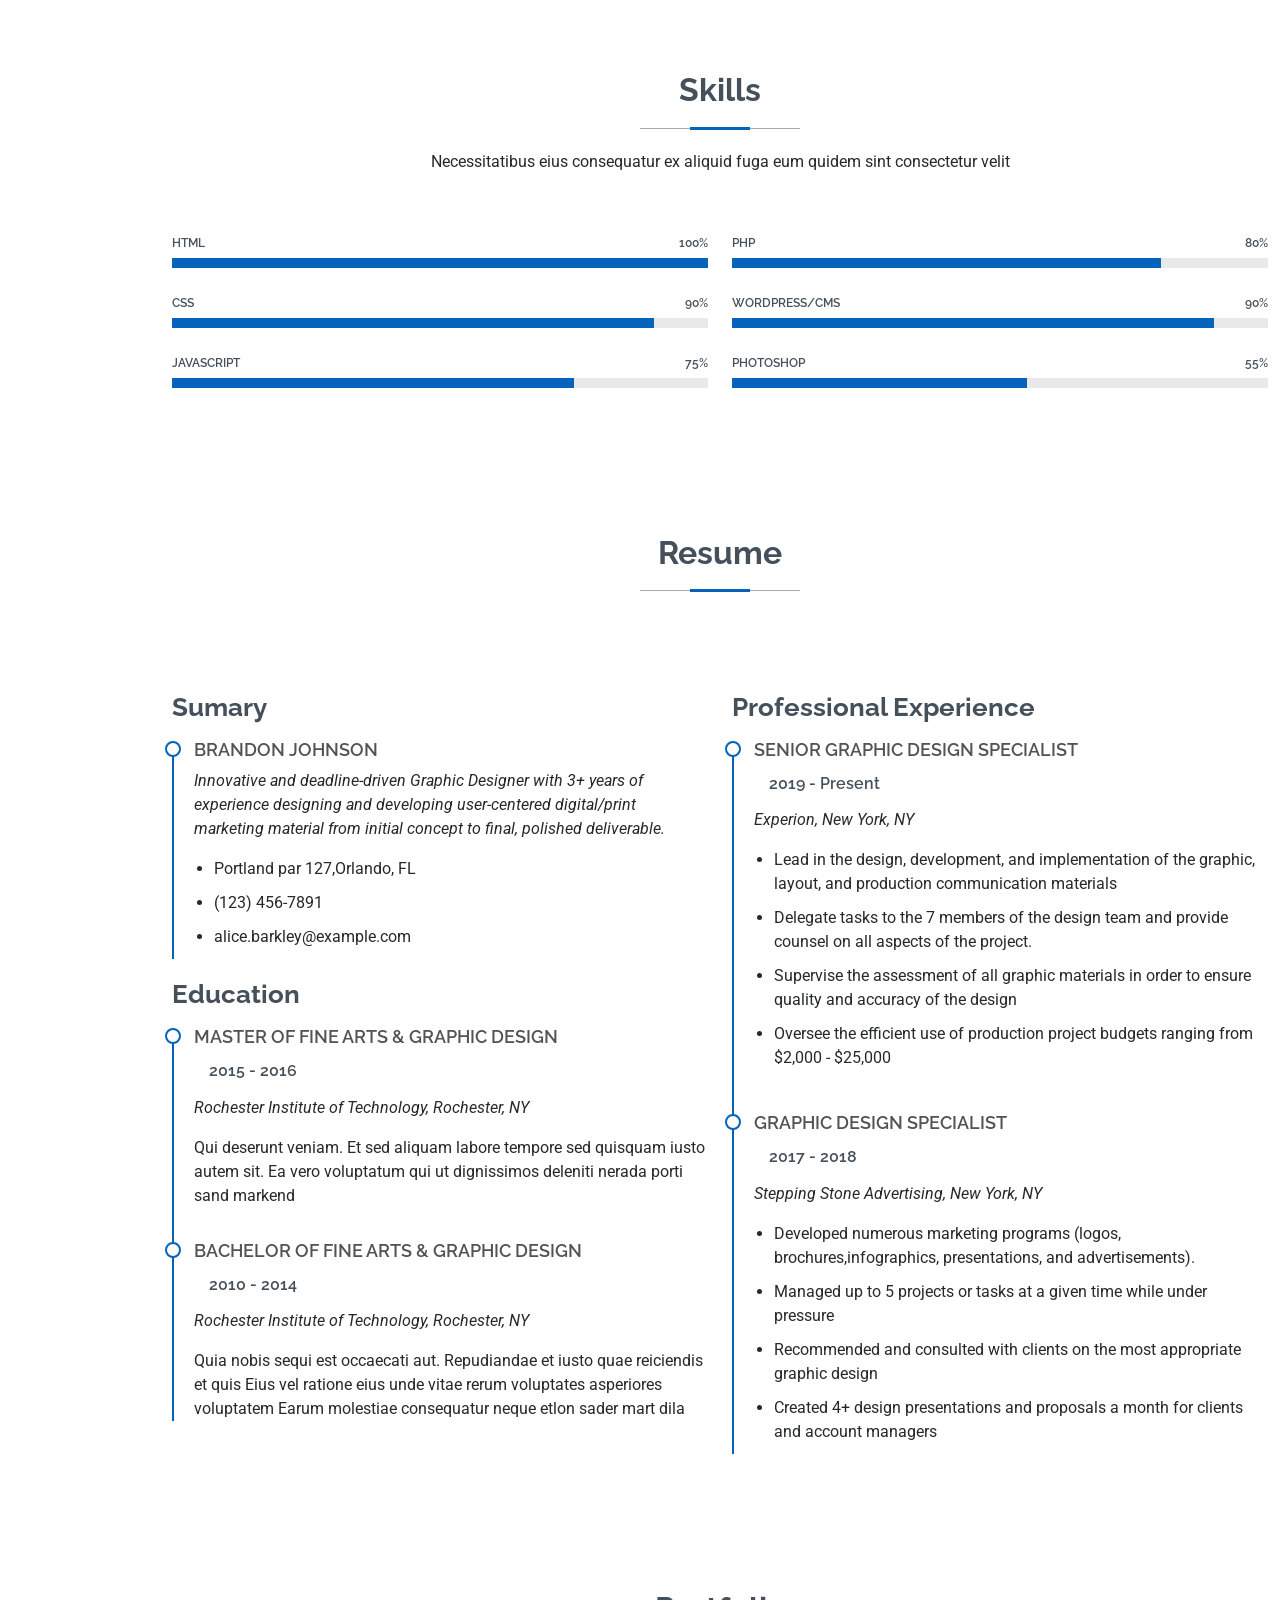
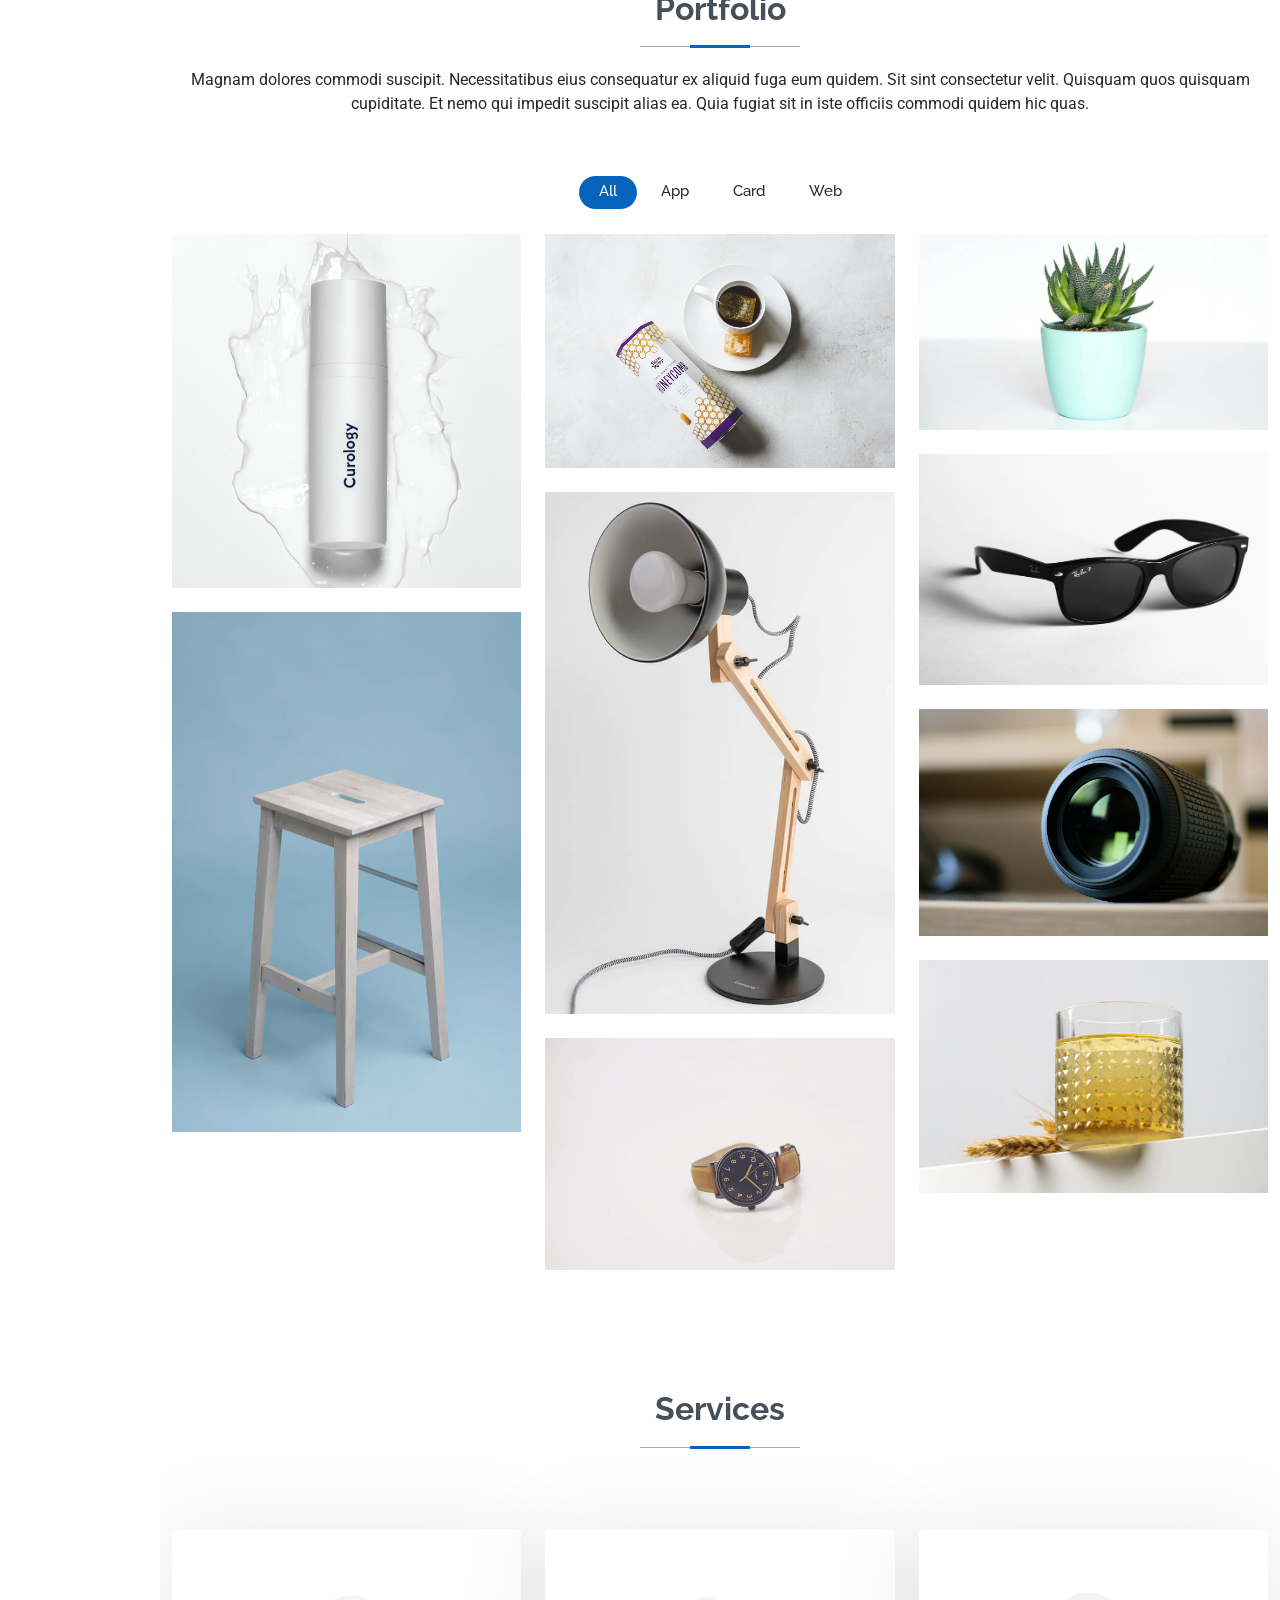
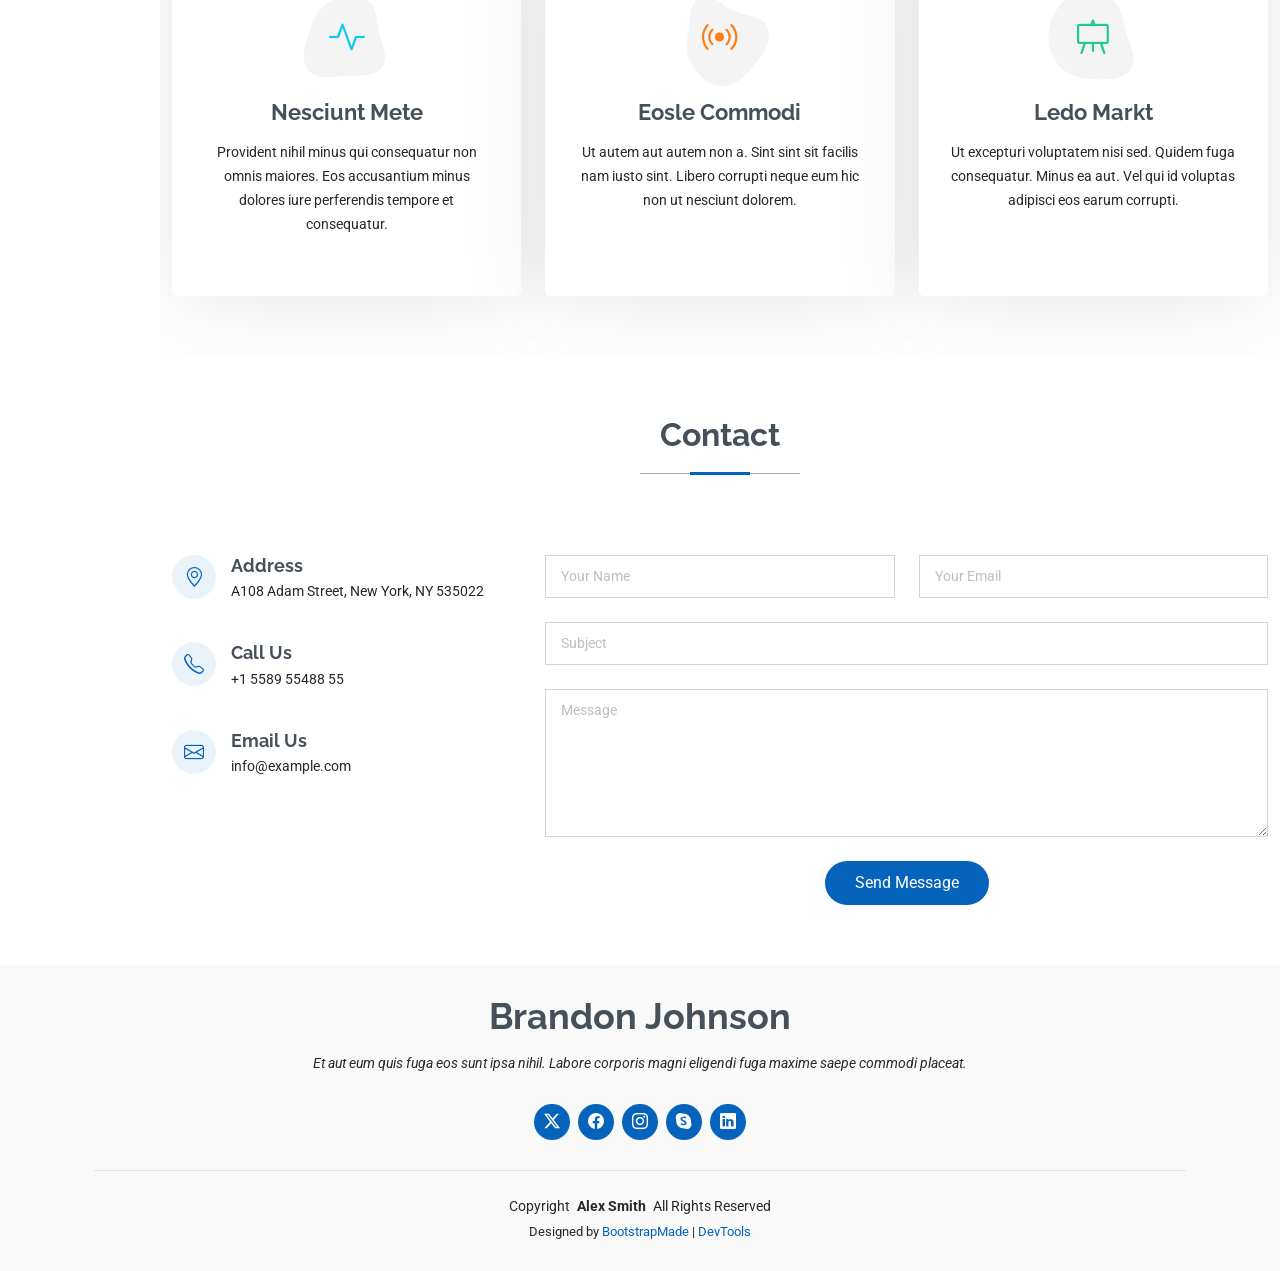
==== commit 4c7d8dd0: "Pakiesta vel galutinis" ====
--- a/index.html
+++ b/index.html
@@ -67,7 +67,7 @@
         <div class="row justify-content-center">
           <div class="col-lg-9">
             <h2>Symantas Statkevičius</h2>
-            <p>Esu <span class="typed" data-typed-items="AI sistemu studentas"></span>Programmer>Developer</span><span class="typed-cursor typed-cursor--blink" aria-hidden="true"></span></p>
+            <p>Esu <span class="typed" data-typed-items="AI sistemų studentas, Programuotojas">AI sistemų studentas</span><span class="typed-cursor typed-cursor--blink" aria-hidden="true"></span></p>
             <div class="social-links">
               <a href="#"><i class="bi bi-twitter-x"></i></a>
               <a href="#"><i class="bi bi-facebook"></i></a>
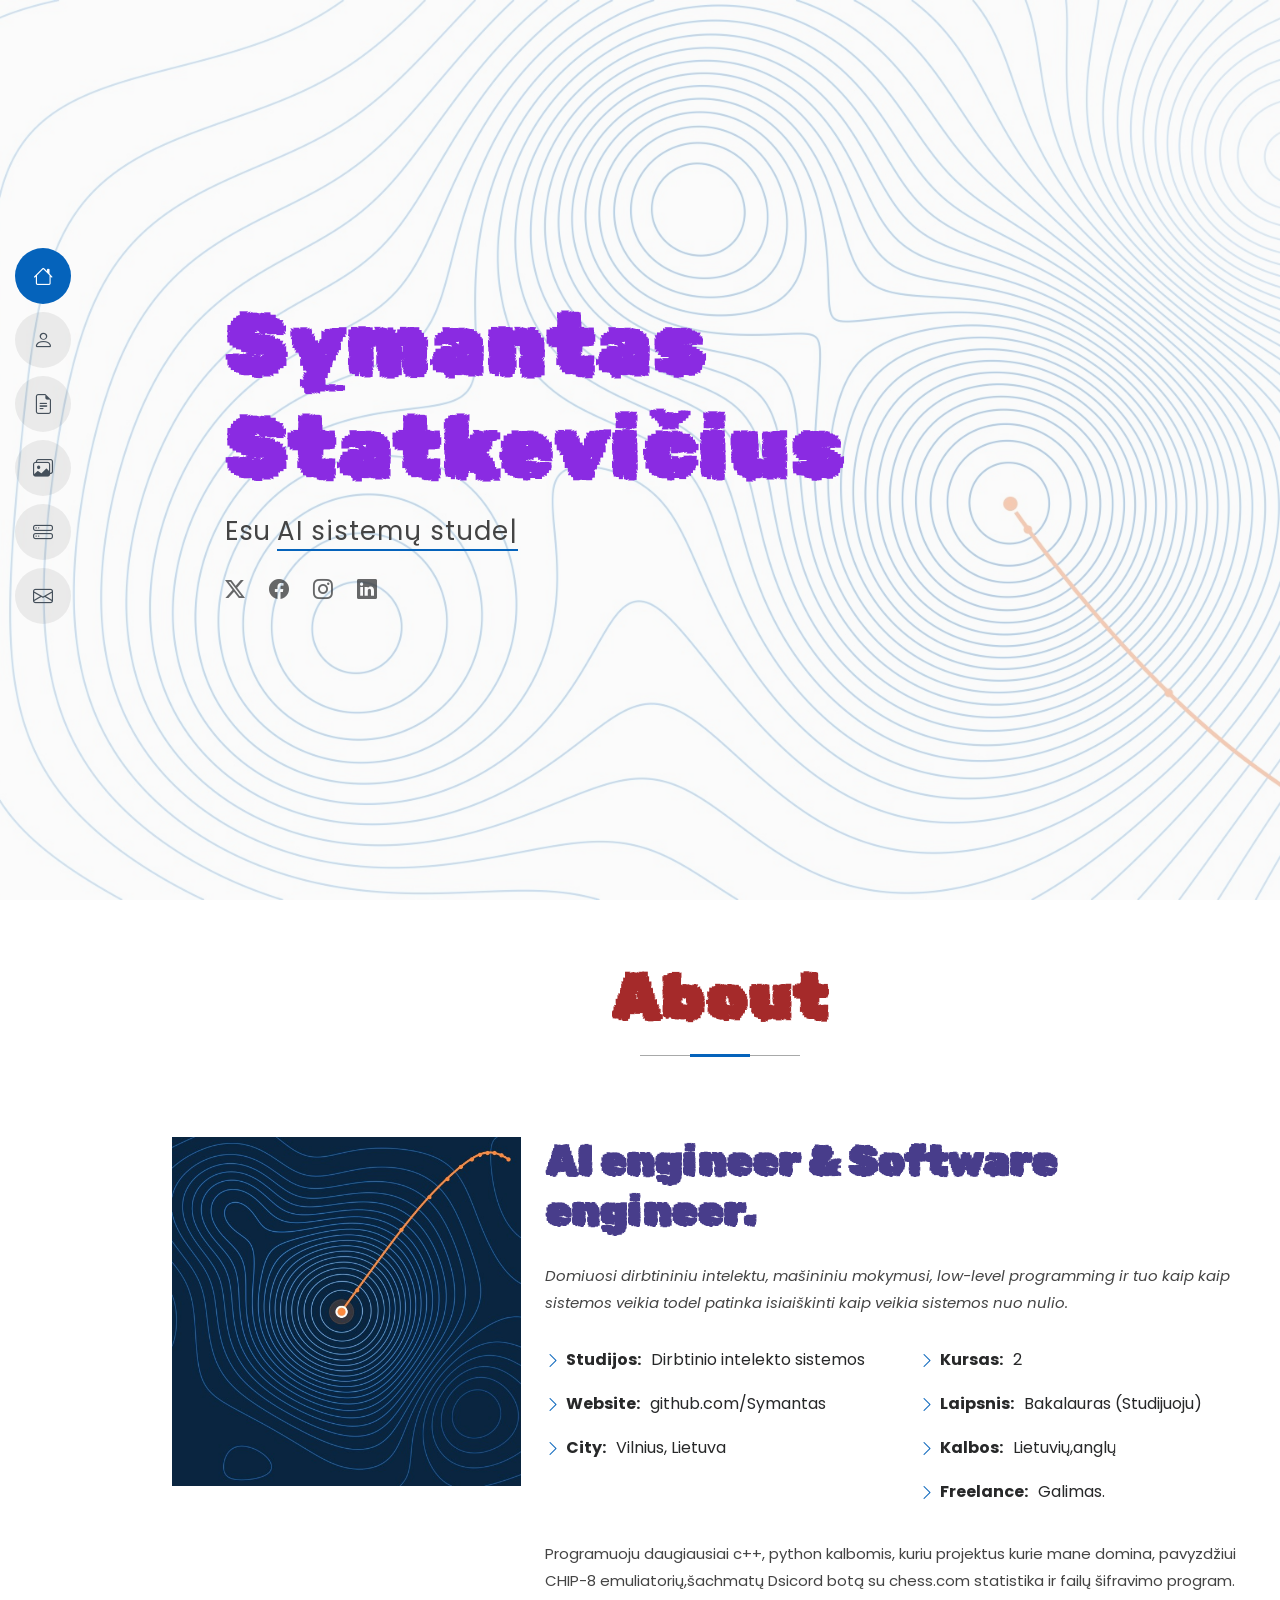
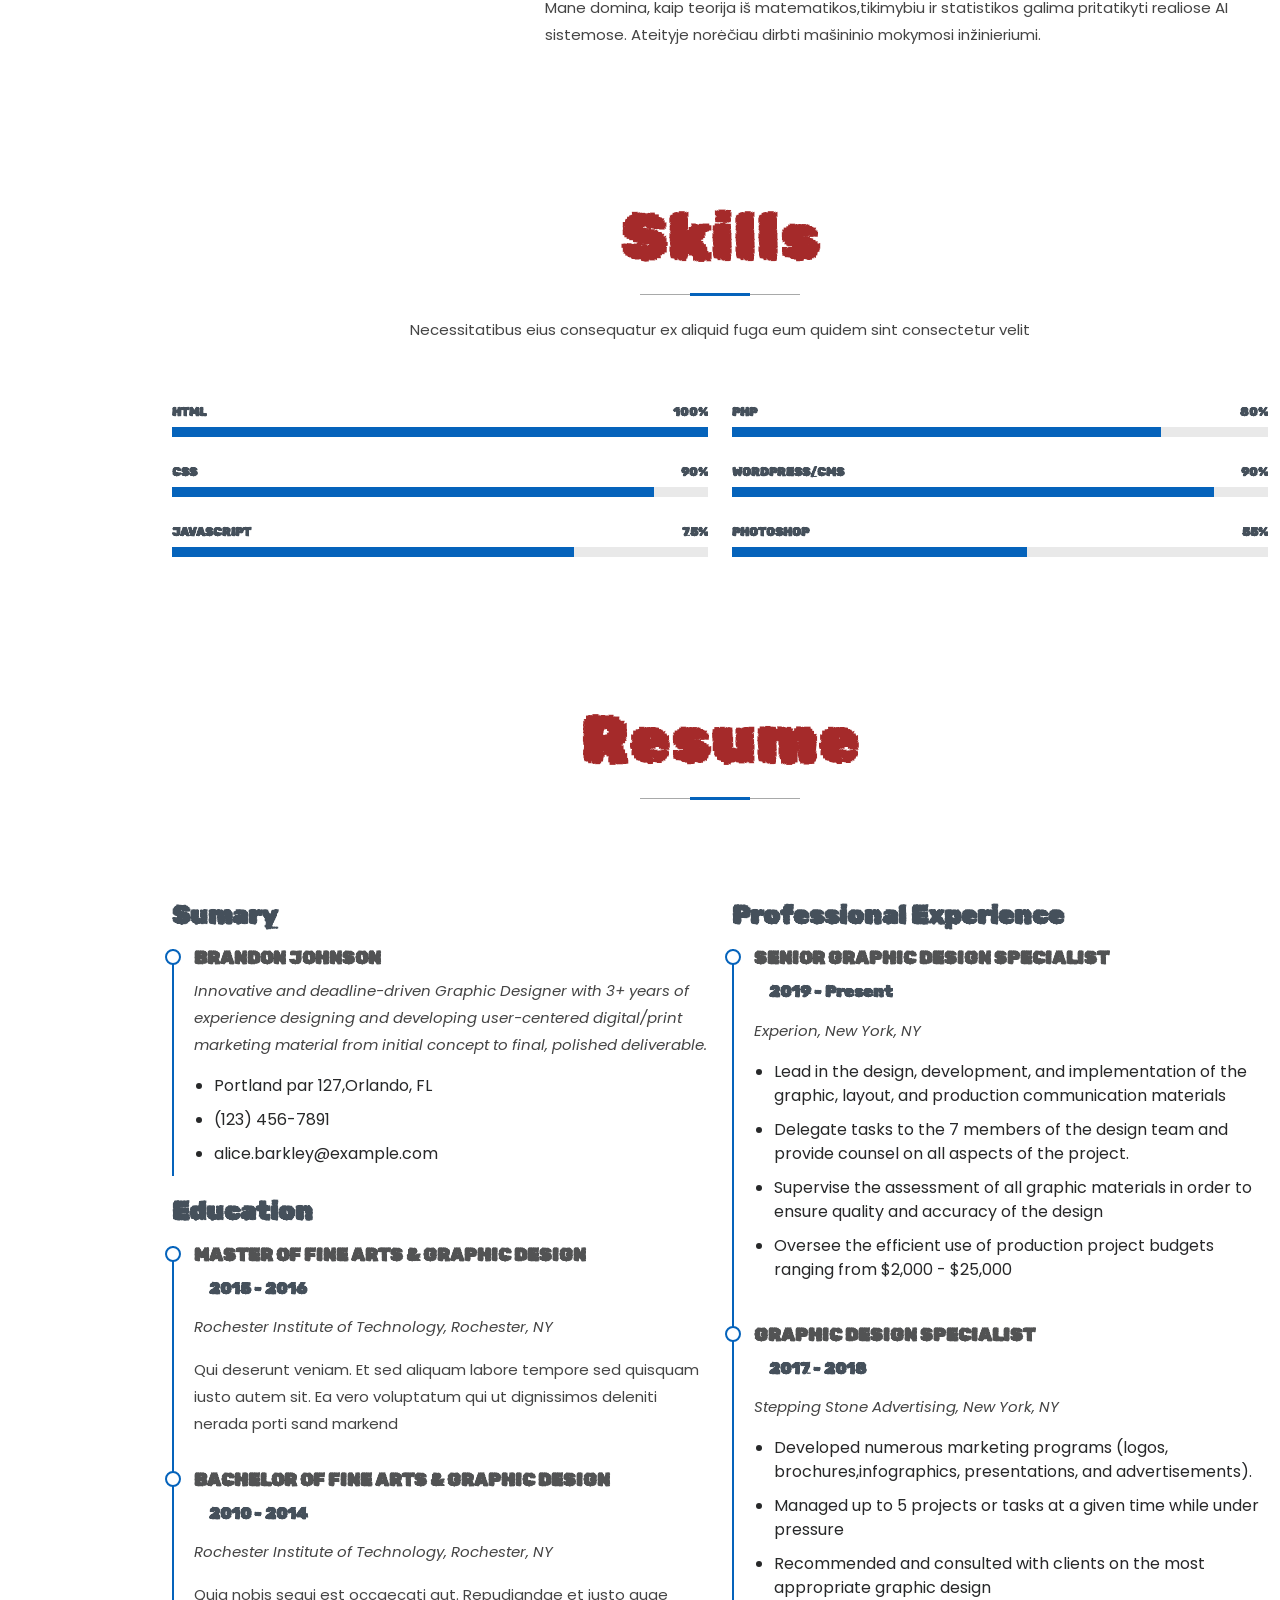
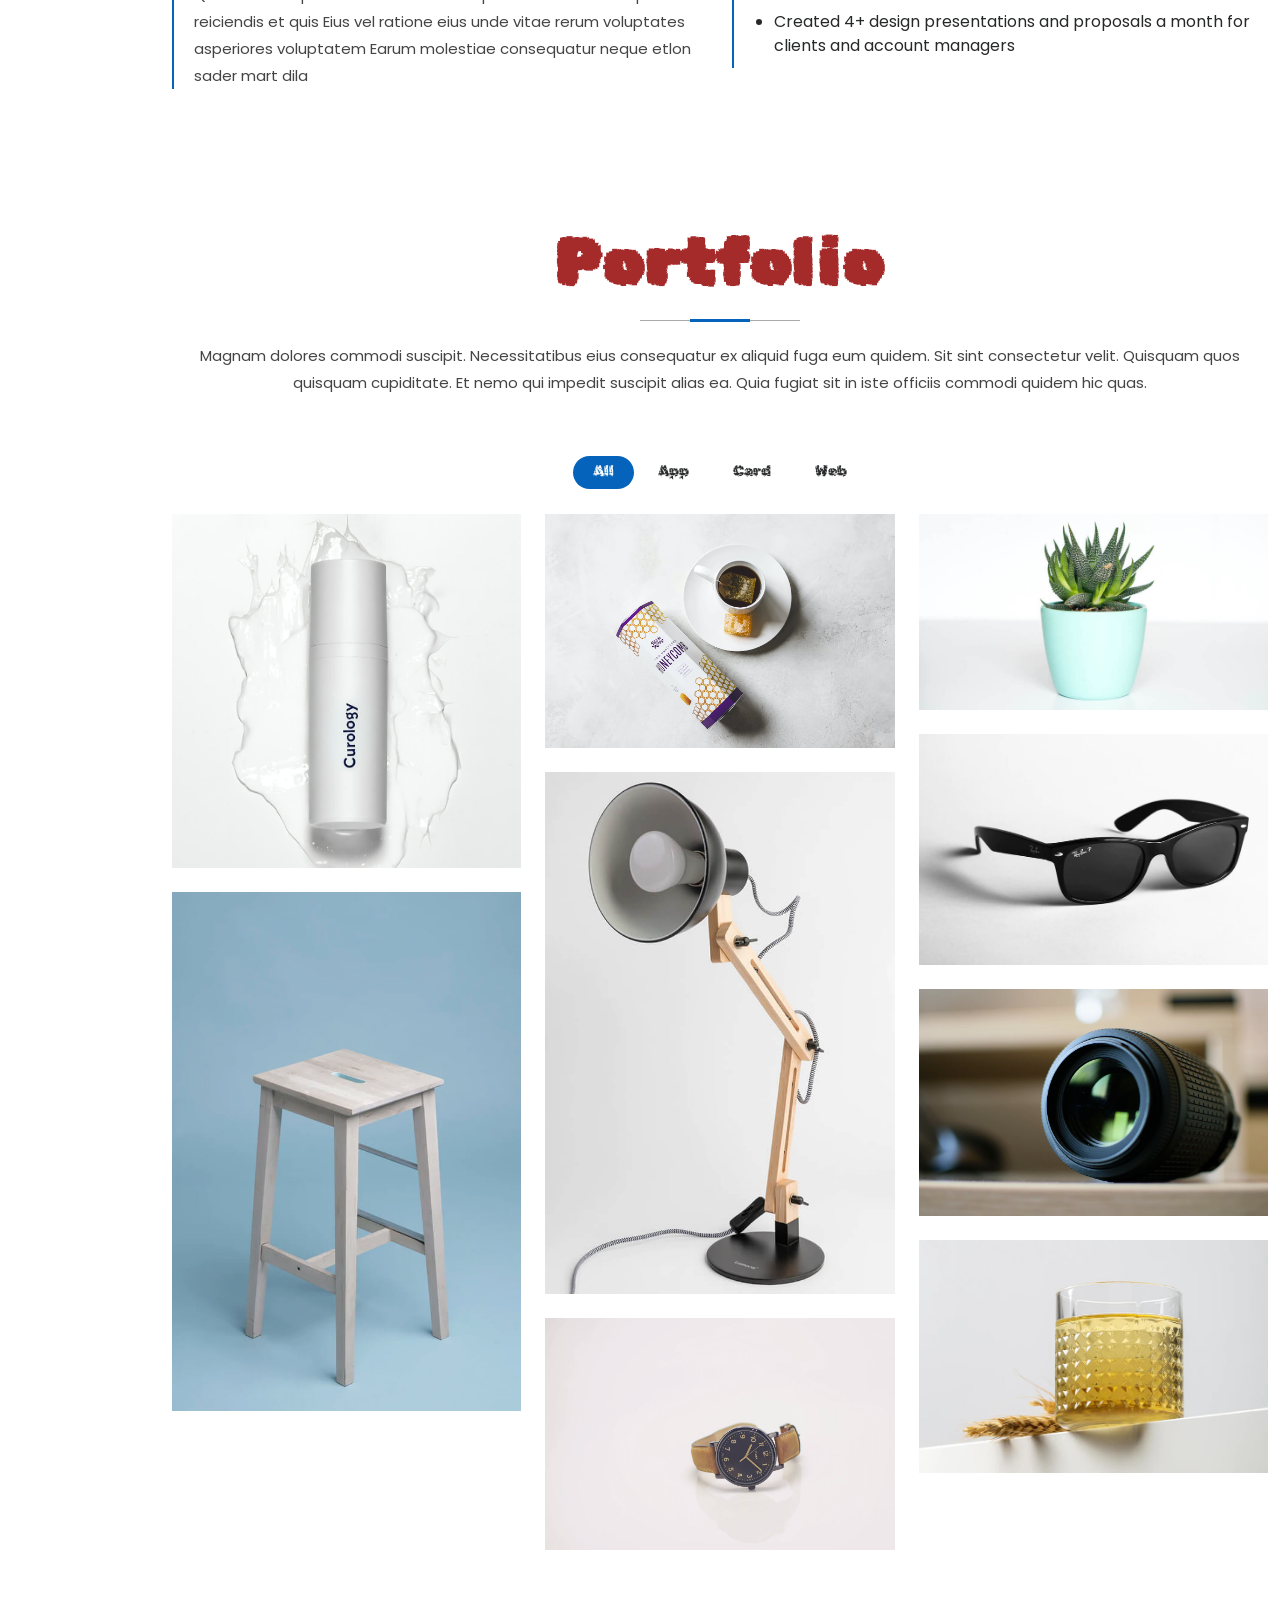
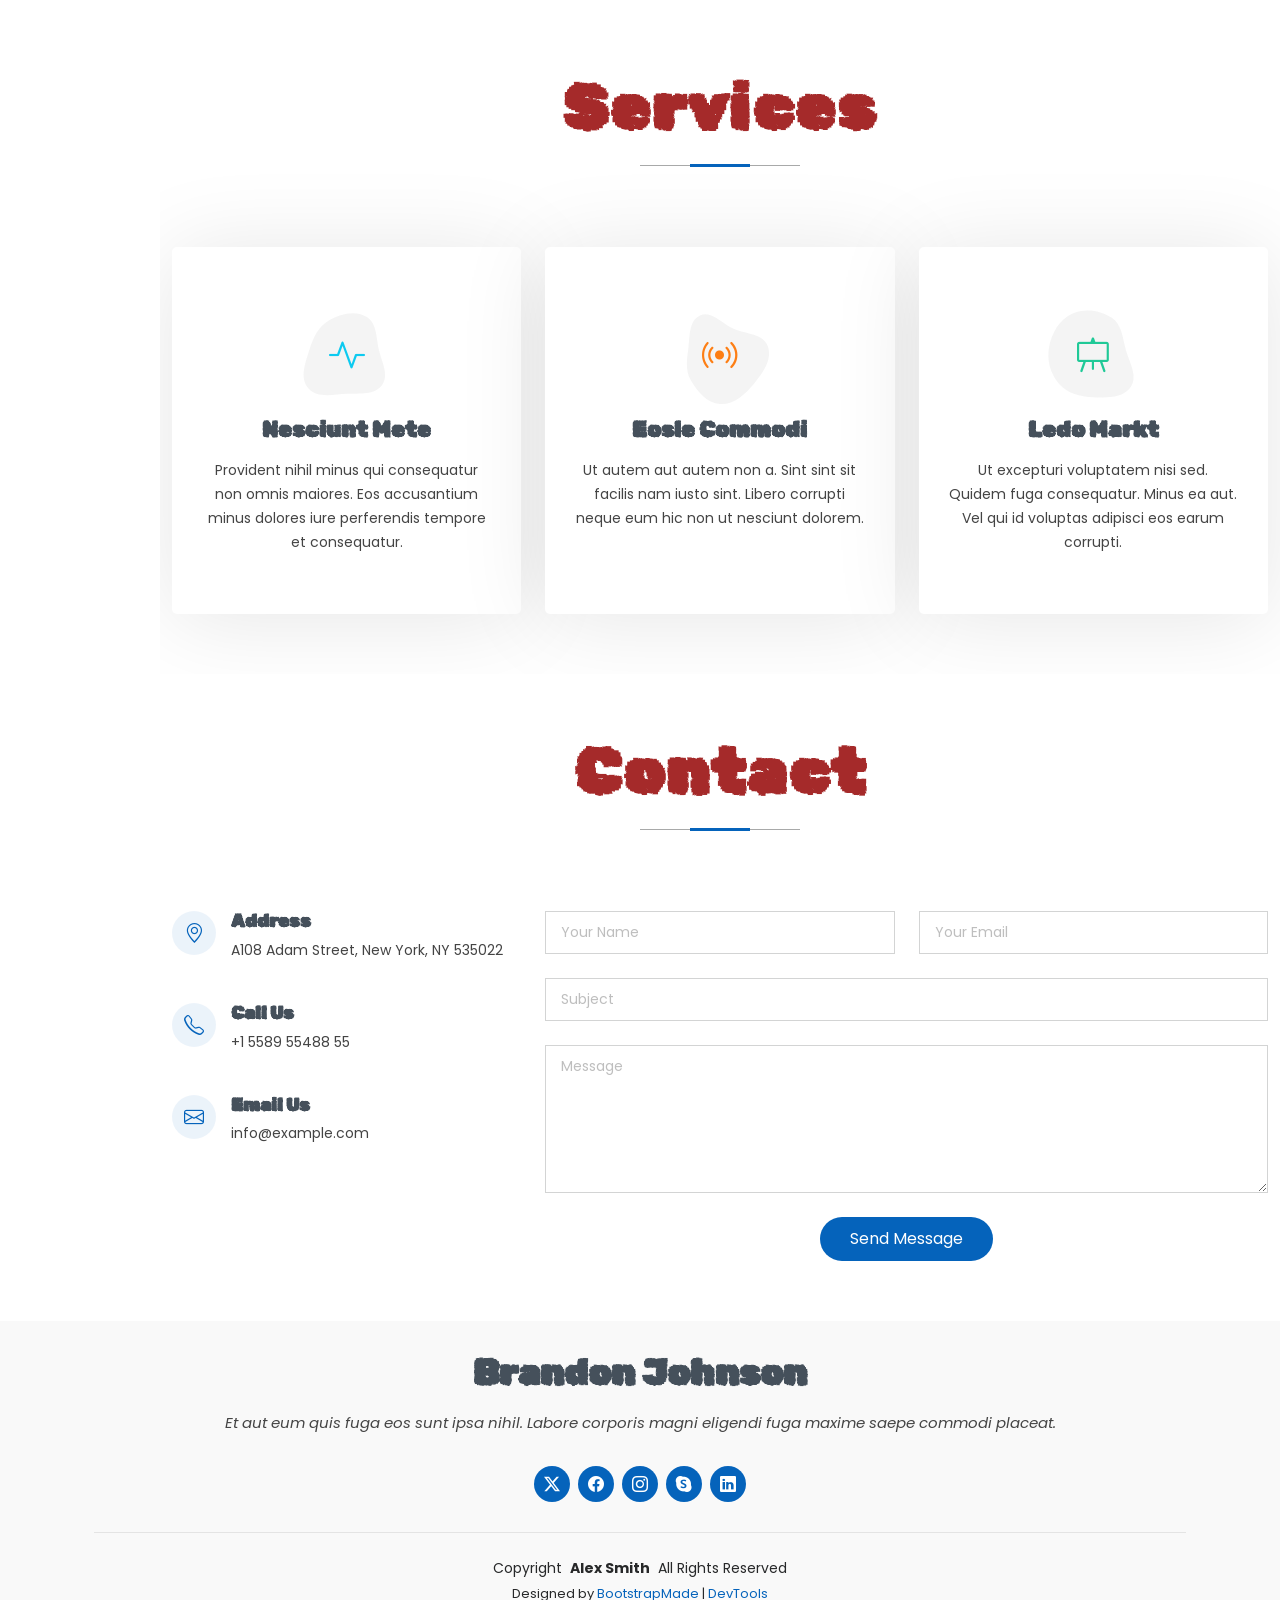
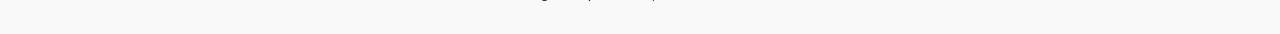
==== commit f7f7d9fa: "idejau fonts, t.t" ====
--- a/index.html
+++ b/index.html
@@ -27,7 +27,7 @@
 
   <!-- Main CSS File -->
   <link href="assets/css/main.css" rel="stylesheet">
-
+  <link href="assets/css/custom.css" rel="stylesheet">
   <!-- =======================================================
   * Template Name: MyResume
   * Template URL: https://bootstrapmade.com/free-html-bootstrap-template-my-resume/
--- a/assets/css/custom.css
+++ b/assets/css/custom.css
@@ -0,0 +1,47 @@
+
+@import url('https://fonts.googleapis.com/css2?family=Poppins:ital,wght@0,100;0,200;0,300;0,400;0,500;0,600;0,700;0,800;0,900;1,100;1,200;1,300;1,400;1,500;1,600;1,700;1,800;1,900&family=Rubik+Storm&display=swap');
+
+
+:root {
+
+    --default-font:"Poppins",sans-serif;
+    --heading-font:"Rubik Storm",sans-serif;
+
+
+}
+
+
+.hero h2 {
+
+
+    font-size: 86px;
+    color: blueviolet;
+    letter-spacing: 3px;
+}
+
+
+.section-title h2 {
+    font-size: 64px;
+    color: brown;
+    letter-spacing: 2px;
+
+
+
+
+}
+
+
+.about .content h2 {
+font-size: 42px;
+color:  darkslateblue;
+
+
+}
+
+
+p {
+
+    font-size: 15px;
+    line-height: 1.8;
+    color: #444;
+}
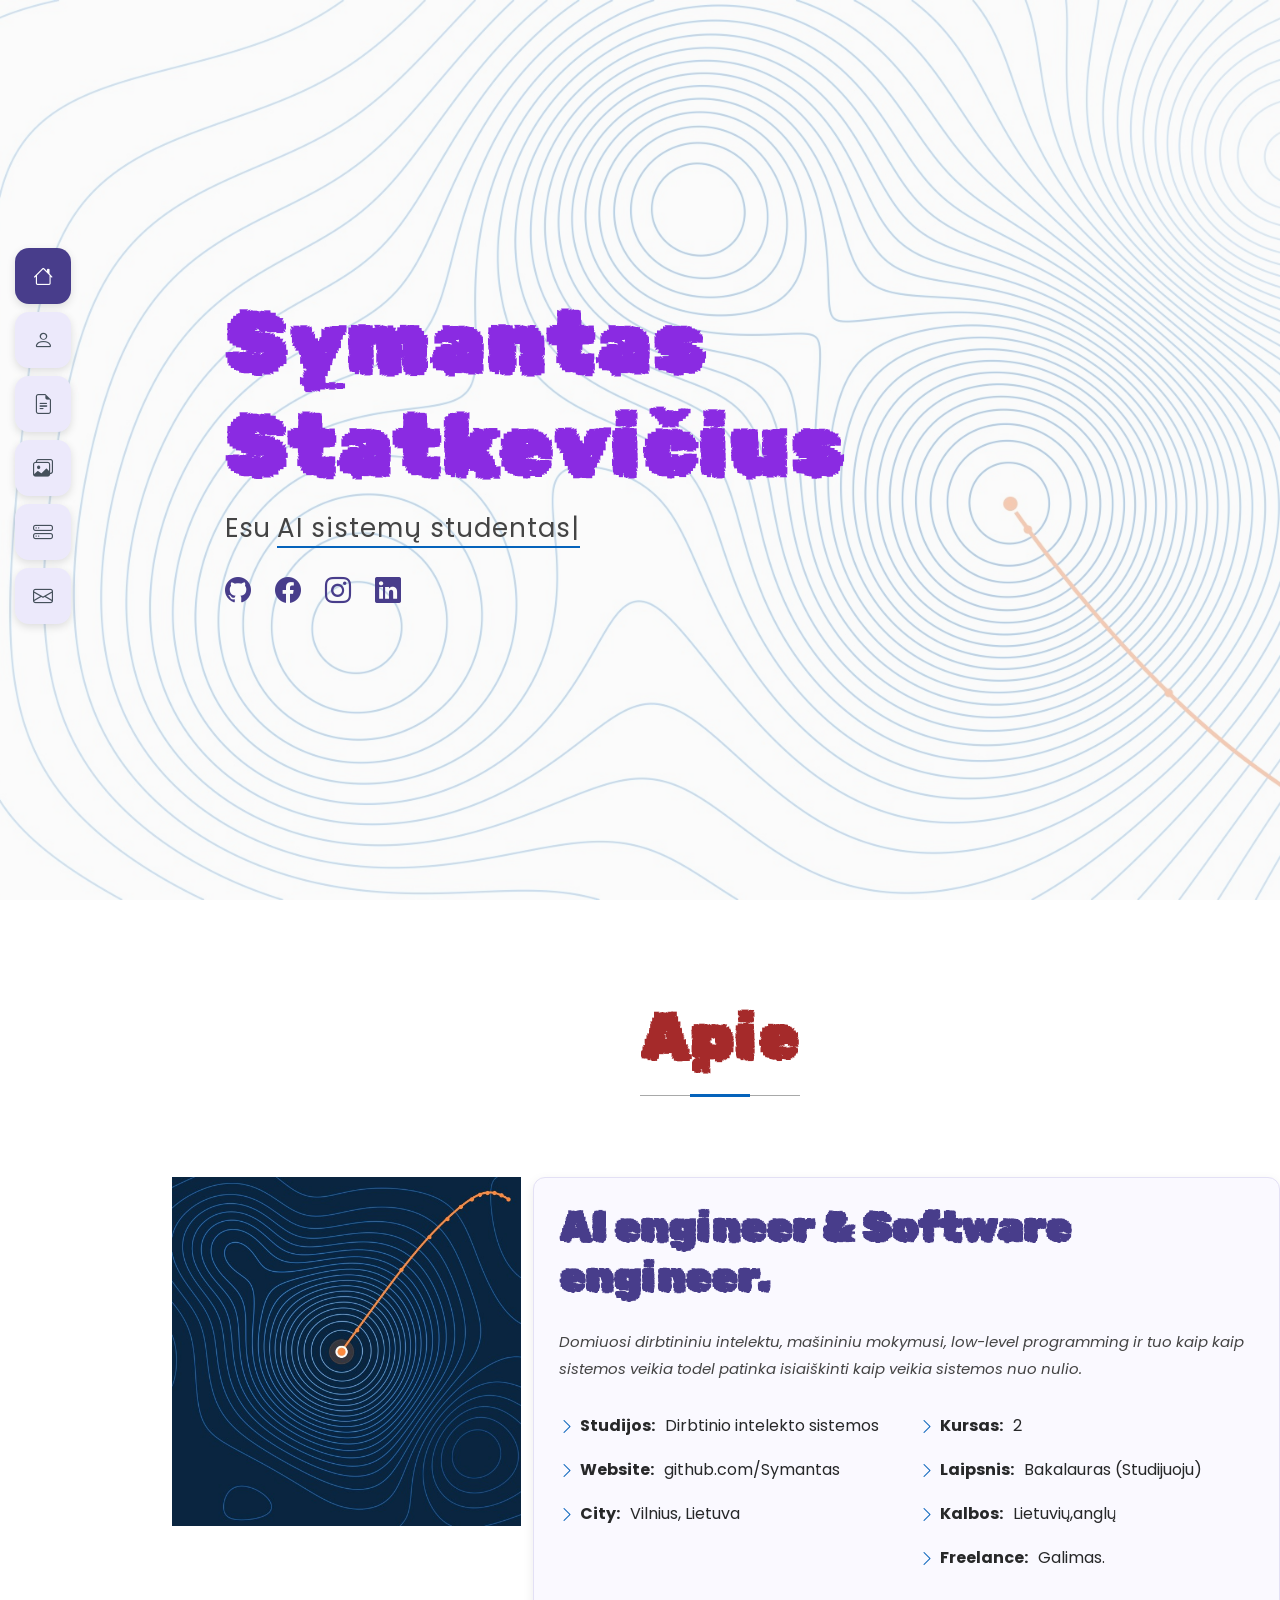
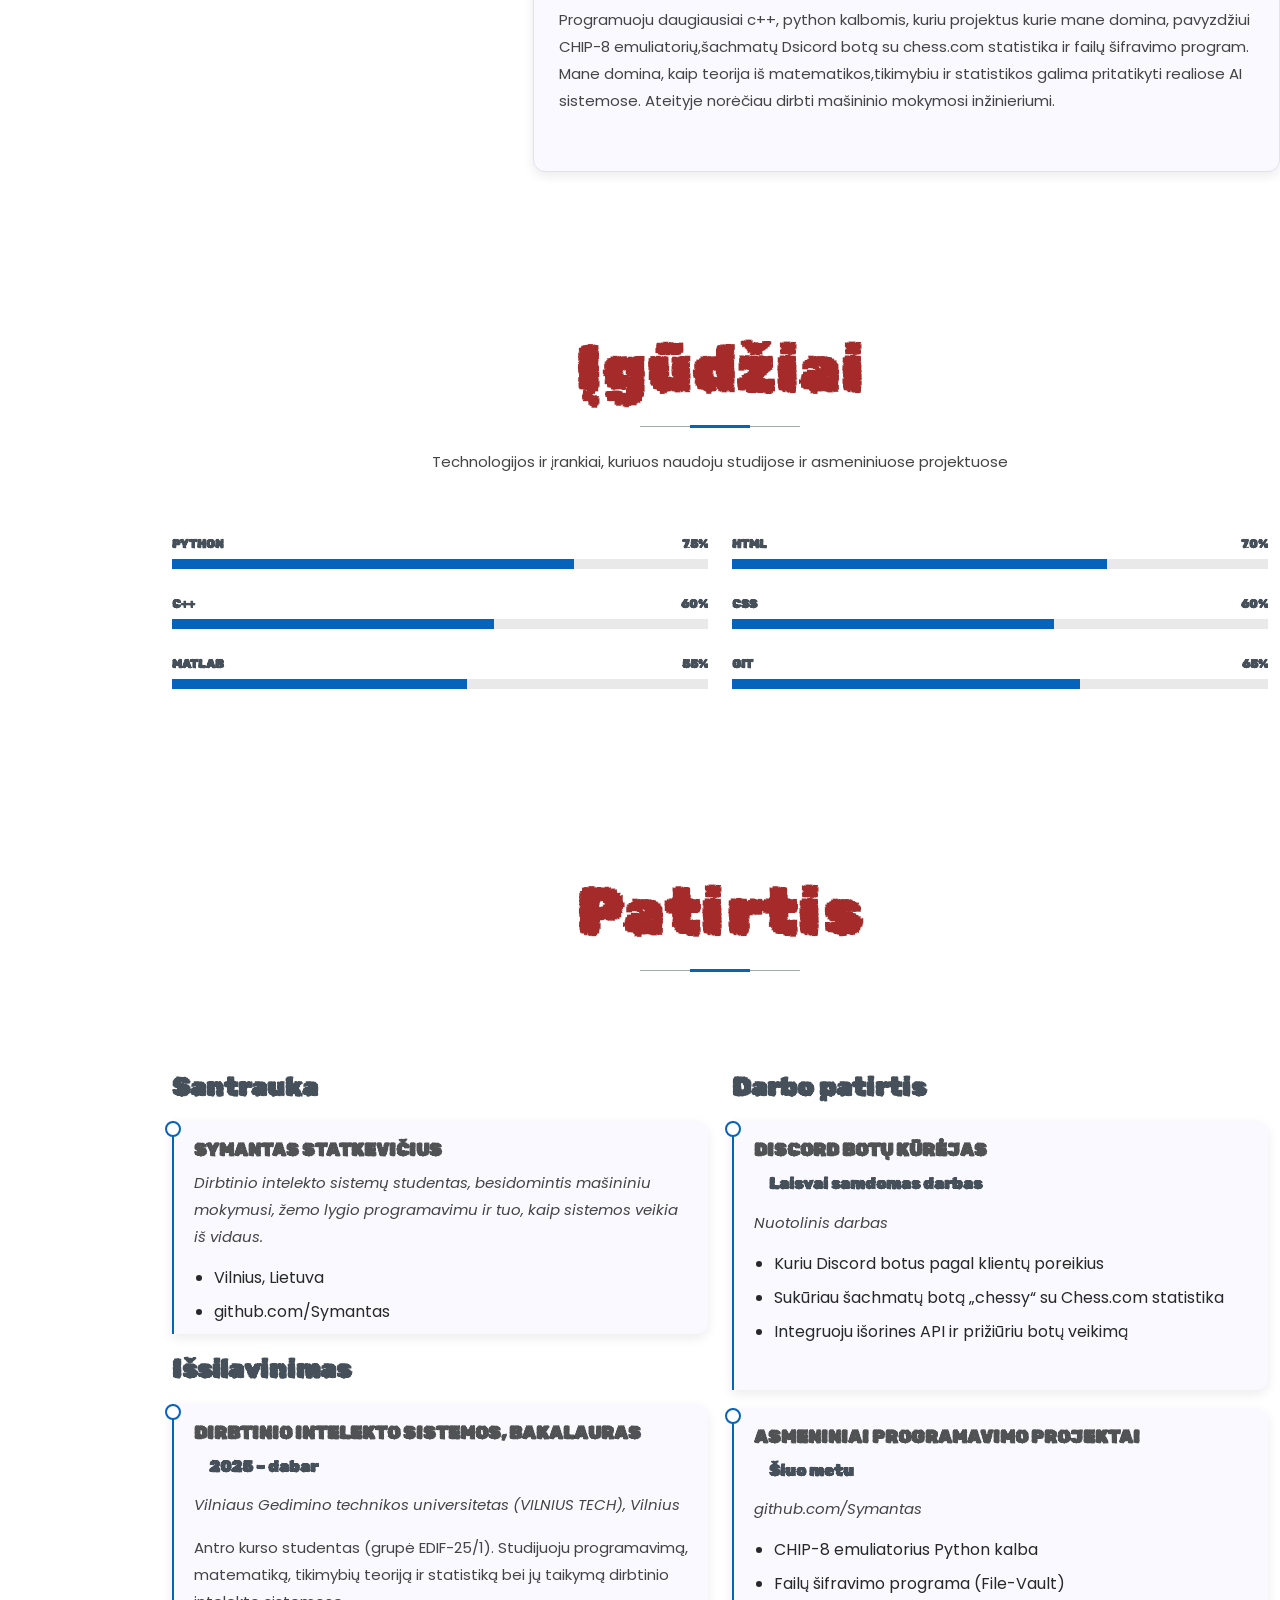
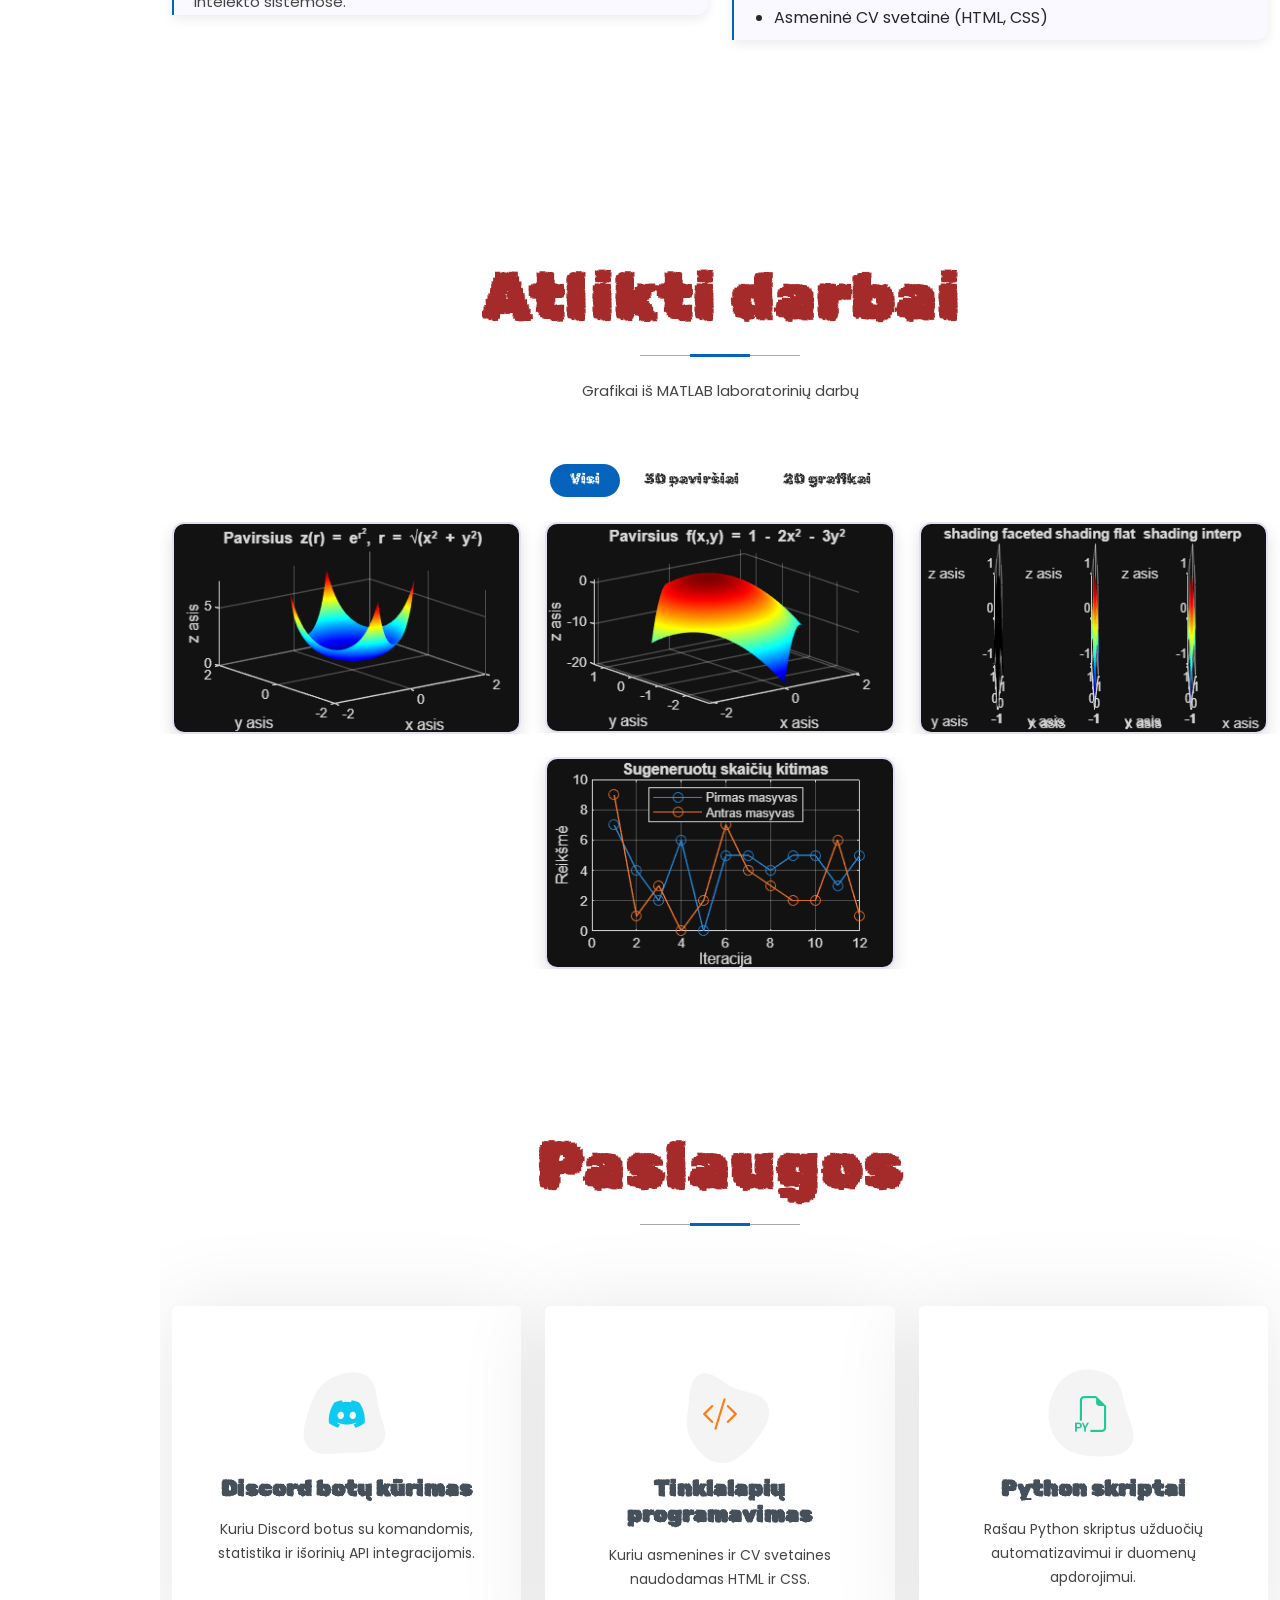
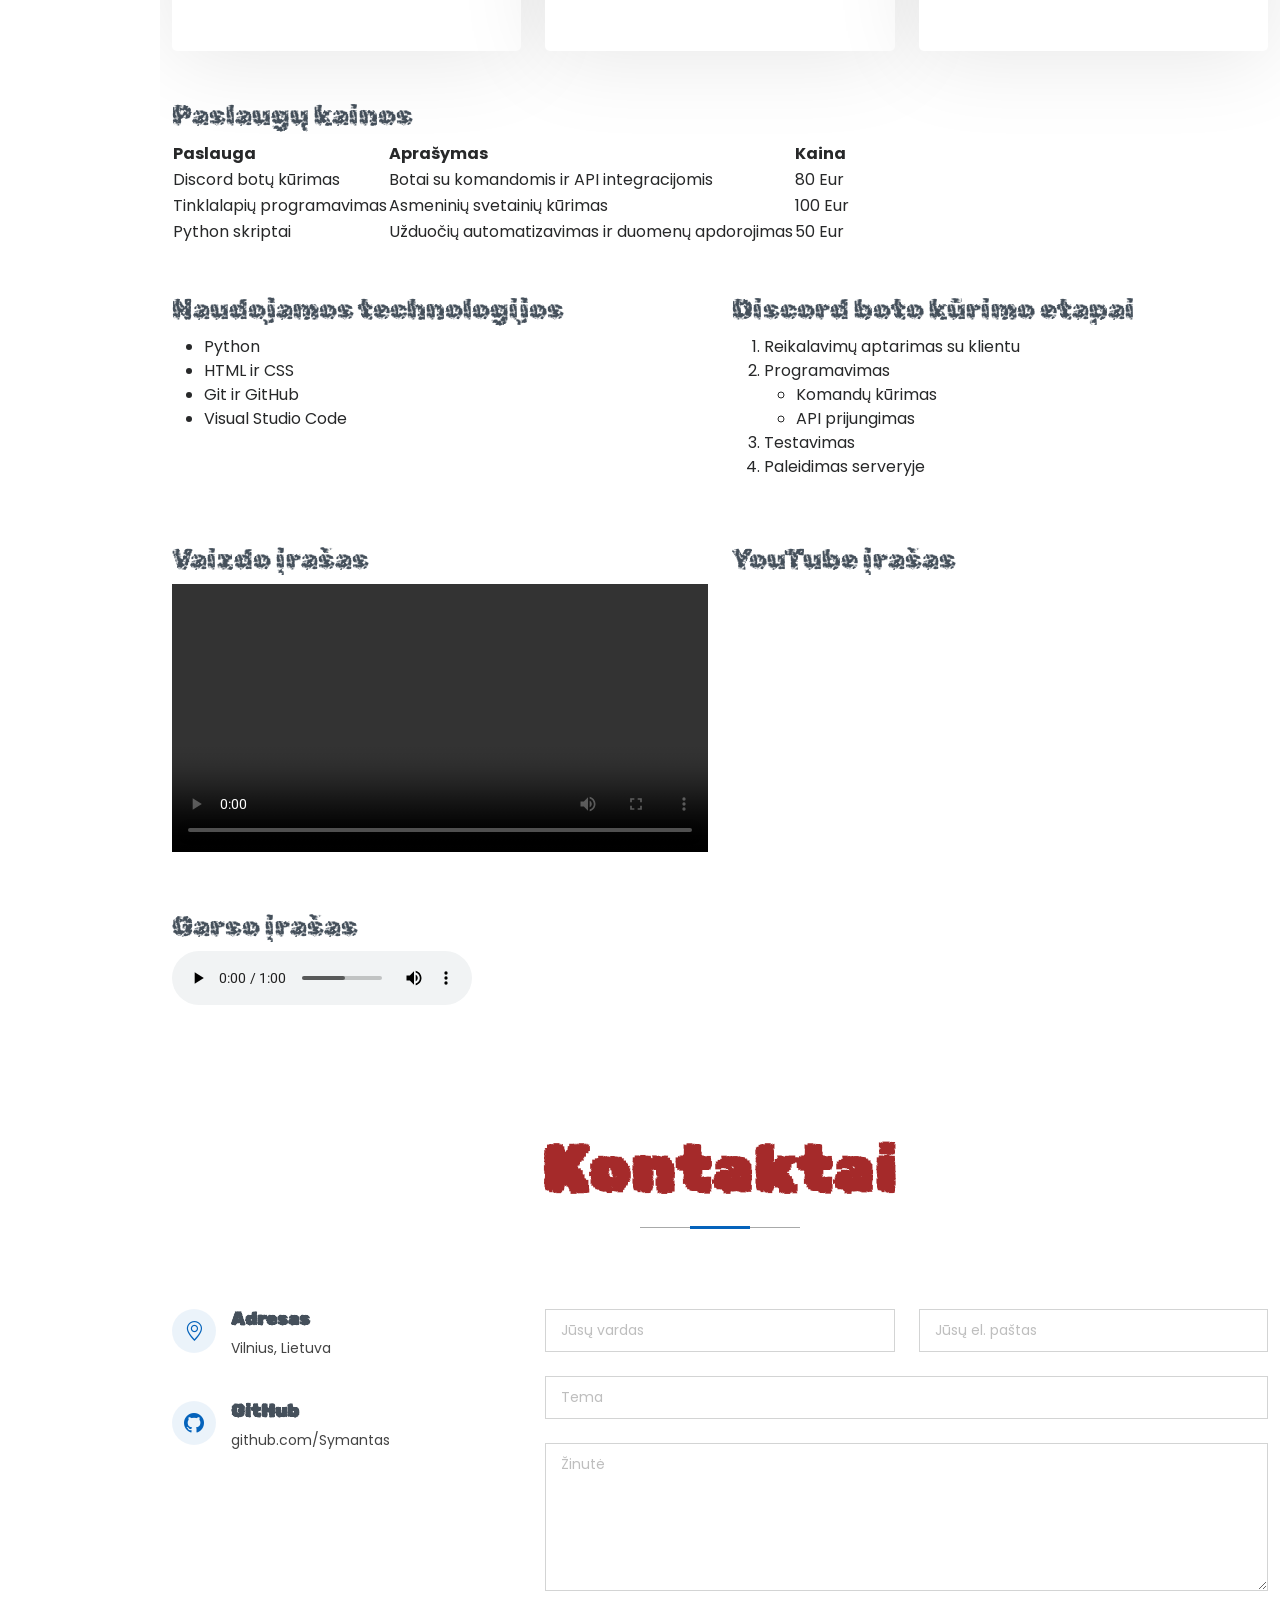
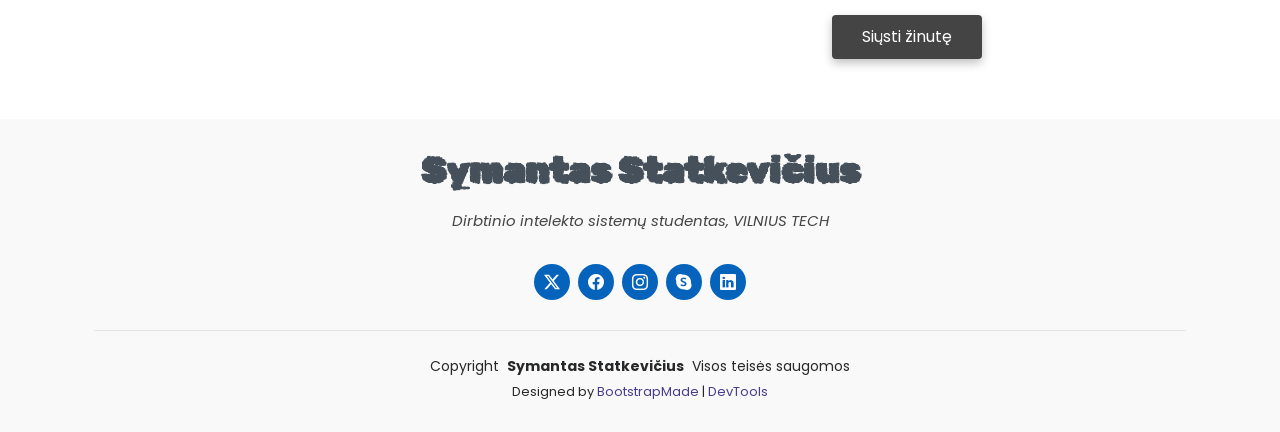
==== commit 14f63b2e: "LD8:turinys, lentele, sarasai,medija" ====
--- a/index.html
+++ b/index.html
@@ -61,7 +61,7 @@
     <!-- Hero Section -->
     <section id="hero" class="hero section light-background">
 
-      <img src="assets/img/cv-hero.jpg" alt="">
+      <img src="assets/img/cv-hero.jpg" alt="Abstraktus topografinių linijų fonas">
 
       <div class="container" data-aos="zoom-out">
         <div class="row justify-content-center">
@@ -69,7 +69,7 @@
             <h2>Symantas Statkevičius</h2>
             <p>Esu <span class="typed" data-typed-items="AI sistemų studentas, Programuotojas">AI sistemų studentas</span><span class="typed-cursor typed-cursor--blink" aria-hidden="true"></span></p>
             <div class="social-links">
-              <a href="#"><i class="bi bi-twitter-x"></i></a>
+              <a href="https://github.com/Symantas" target="_blank" title="GitHub"><i class="bi bi-github"></i></a>
               <a href="#"><i class="bi bi-facebook"></i></a>
               <a href="#"><i class="bi bi-instagram"></i></a>
               <a href="#"><i class="bi bi-linkedin"></i></a>
@@ -85,14 +85,14 @@
 
       <!-- Section Title -->
       <div class="container section-title" data-aos="fade-up">
-        <h2>About</h2>
+        <h2>Apie</h2>
       </div><!-- End Section Title -->
 
       <div class="container" data-aos="fade-up" data-aos-delay="100">
 
         <div class="row gy-4 justify-content-center">
           <div class="col-lg-4">
-            <img src="assets/img/profile-img.jpg" class="img-fluid" alt="">
+            <img src="assets/img/profile-img.jpg" class="img-fluid" alt="Profilio nuotrauka">
           </div>
           <div class="col-lg-8 content">
             <h2>AI engineer &amp; Software engineer.</h2>
@@ -134,8 +134,8 @@
 
       <!-- Section Title -->
       <div class="container section-title" data-aos="fade-up">
-        <h2>Skills</h2>
-        <p>Necessitatibus eius consequatur ex aliquid fuga eum quidem sint consectetur velit</p>
+        <h2>Įgūdžiai</h2>
+        <p>Technologijos ir įrankiai, kuriuos naudoju studijose ir asmeniniuose projektuose</p>
       </div><!-- End Section Title -->
 
       <div class="container" data-aos="fade-up" data-aos-delay="100">
@@ -145,51 +145,49 @@
           <div class="col-lg-6">
 
             <div class="progress">
-              <span class="skill"><span>HTML</span> <i class="val">100%</i></span>
-              <div class="progress-bar-wrap">
-                <div class="progress-bar" role="progressbar" aria-valuenow="100" aria-valuemin="0" aria-valuemax="100"></div>
-              </div>
-            </div><!-- End Skills Item -->
-
-            <div class="progress">
-              <span class="skill"><span>CSS</span> <i class="val">90%</i></span>
-              <div class="progress-bar-wrap">
-                <div class="progress-bar" role="progressbar" aria-valuenow="90" aria-valuemin="0" aria-valuemax="100"></div>
-              </div>
-            </div><!-- End Skills Item -->
-
-            <div class="progress">
-              <span class="skill"><span>JavaScript</span> <i class="val">75%</i></span>
+              <span class="skill"><span>Python</span> <i class="val">75%</i></span>
               <div class="progress-bar-wrap">
                 <div class="progress-bar" role="progressbar" aria-valuenow="75" aria-valuemin="0" aria-valuemax="100"></div>
               </div>
             </div><!-- End Skills Item -->
-
-          </div>
-
-          <div class="col-lg-6">
-
             <div class="progress">
-              <span class="skill"><span>PHP</span> <i class="val">80%</i></span>
+              <span class="skill"><span>C++</span> <i class="val">60%</i></span>
               <div class="progress-bar-wrap">
-                <div class="progress-bar" role="progressbar" aria-valuenow="80" aria-valuemin="0" aria-valuemax="100"></div>
+                <div class="progress-bar" role="progressbar" aria-valuenow="60" aria-valuemin="0" aria-valuemax="100"></div>
               </div>
             </div><!-- End Skills Item -->
-
             <div class="progress">
-              <span class="skill"><span>WordPress/CMS</span> <i class="val">90%</i></span>
-              <div class="progress-bar-wrap">
-                <div class="progress-bar" role="progressbar" aria-valuenow="90" aria-valuemin="0" aria-valuemax="100"></div>
-              </div>
-            </div><!-- End Skills Item -->
-
-            <div class="progress">
-              <span class="skill"><span>Photoshop</span> <i class="val">55%</i></span>
+              <span class="skill"><span>MATLAB</span> <i class="val">55%</i></span>
               <div class="progress-bar-wrap">
                 <div class="progress-bar" role="progressbar" aria-valuenow="55" aria-valuemin="0" aria-valuemax="100"></div>
               </div>
             </div><!-- End Skills Item -->
 
+
+          </div>
+
+          <div class="col-lg-6">
+
+            <div class="progress">
+              <span class="skill"><span>HTML</span> <i class="val">70%</i></span>
+              <div class="progress-bar-wrap">
+                <div class="progress-bar" role="progressbar" aria-valuenow="70" aria-valuemin="0" aria-valuemax="100"></div>
+              </div>
+            </div><!-- End Skills Item -->
+            <div class="progress">
+              <span class="skill"><span>CSS</span> <i class="val">60%</i></span>
+              <div class="progress-bar-wrap">
+                <div class="progress-bar" role="progressbar" aria-valuenow="60" aria-valuemin="0" aria-valuemax="100"></div>
+              </div>
+            </div><!-- End Skills Item -->
+            <div class="progress">
+              <span class="skill"><span>Git</span> <i class="val">65%</i></span>
+              <div class="progress-bar-wrap">
+                <div class="progress-bar" role="progressbar" aria-valuenow="65" aria-valuemin="0" aria-valuemax="100"></div>
+              </div>
+            </div><!-- End Skills Item -->
+
+
           </div>
 
         </div>
@@ -203,7 +201,7 @@
 
       <!-- Section Title -->
       <div class="container section-title" data-aos="fade-up">
-        <h2>Resume</h2>
+        <h2>Patirtis</h2>
       </div><!-- End Section Title -->
 
       <div class="container">
@@ -211,60 +209,50 @@
         <div class="row">
 
           <div class="col-lg-6" data-aos="fade-up" data-aos-delay="100">
-            <h3 class="resume-title">Sumary</h3>
+            <h3 class="resume-title">Santrauka</h3>
 
             <div class="resume-item pb-0">
-              <h4>Brandon Johnson</h4>
-              <p><em>Innovative and deadline-driven Graphic Designer with 3+ years of experience designing and developing user-centered digital/print marketing material from initial concept to final, polished deliverable.</em></p>
+              <h4>Symantas Statkevičius</h4>
+              <p><em>Dirbtinio intelekto sistemų studentas, besidomintis mašininiu mokymusi, žemo lygio programavimu ir tuo, kaip sistemos veikia iš vidaus.</em></p>
               <ul>
-                <li>Portland par 127,Orlando, FL</li>
-                <li>(123) 456-7891</li>
-                <li>alice.barkley@example.com</li>
+                <li>Vilnius, Lietuva</li>
+                <li>github.com/Symantas</li>
               </ul>
-            </div><!-- Edn Resume Item -->
-
-            <h3 class="resume-title">Education</h3>
+            </div><!-- End Resume Item -->
+
+            <h3 class="resume-title">Išsilavinimas</h3>
             <div class="resume-item">
-              <h4>Master of Fine Arts &amp; Graphic Design</h4>
-              <h5>2015 - 2016</h5>
-              <p><em>Rochester Institute of Technology, Rochester, NY</em></p>
-              <p>Qui deserunt veniam. Et sed aliquam labore tempore sed quisquam iusto autem sit. Ea vero voluptatum qui ut dignissimos deleniti nerada porti sand markend</p>
-            </div><!-- Edn Resume Item -->
-
+              <h4>Dirbtinio intelekto sistemos, bakalauras</h4>
+              <h5>2025 – dabar</h5>
+              <p><em>Vilniaus Gedimino technikos universitetas (VILNIUS TECH), Vilnius</em></p>
+              <p>Antro kurso studentas (grupė EDIF-25/1). Studijuoju programavimą, matematiką, tikimybių teoriją ir statistiką bei jų taikymą dirbtinio intelekto sistemose.</p>
+            </div><!-- End Resume Item -->
+
+          </div>
+
+          <div class="col-lg-6" data-aos="fade-up" data-aos-delay="200">
+            <h3 class="resume-title">Darbo patirtis</h3>
             <div class="resume-item">
-              <h4>Bachelor of Fine Arts &amp; Graphic Design</h4>
-              <h5>2010 - 2014</h5>
-              <p><em>Rochester Institute of Technology, Rochester, NY</em></p>
-              <p>Quia nobis sequi est occaecati aut. Repudiandae et iusto quae reiciendis et quis Eius vel ratione eius unde vitae rerum voluptates asperiores voluptatem Earum molestiae consequatur neque etlon sader mart dila</p>
-            </div><!-- Edn Resume Item -->
-
-          </div>
-
-          <div class="col-lg-6" data-aos="fade-up" data-aos-delay="200">
-            <h3 class="resume-title">Professional Experience</h3>
+              <h4>Discord botų kūrėjas</h4>
+              <h5>Laisvai samdomas darbas</h5>
+              <p><em>Nuotolinis darbas</em></p>
+              <ul>
+                <li>Kuriu Discord botus pagal klientų poreikius</li>
+                <li>Sukūriau šachmatų botą „chessy“ su Chess.com statistika</li>
+                <li>Integruoju išorines API ir prižiūriu botų veikimą</li>
+              </ul>
+            </div><!-- End Resume Item -->
+
             <div class="resume-item">
-              <h4>Senior graphic design specialist</h4>
-              <h5>2019 - Present</h5>
-              <p><em>Experion, New York, NY </em></p>
+              <h4>Asmeniniai programavimo projektai</h4>
+              <h5>Šiuo metu</h5>
+              <p><em>github.com/Symantas</em></p>
               <ul>
-                <li>Lead in the design, development, and implementation of the graphic, layout, and production communication materials</li>
-                <li>Delegate tasks to the 7 members of the design team and provide counsel on all aspects of the project. </li>
-                <li>Supervise the assessment of all graphic materials in order to ensure quality and accuracy of the design</li>
-                <li>Oversee the efficient use of production project budgets ranging from $2,000 - $25,000</li>
+                <li>CHIP-8 emuliatorius Python kalba</li>
+                <li>Failų šifravimo programa (File-Vault)</li>
+                <li>Asmeninė CV svetainė (HTML, CSS)</li>
               </ul>
-            </div><!-- Edn Resume Item -->
-
-            <div class="resume-item">
-              <h4>Graphic design specialist</h4>
-              <h5>2017 - 2018</h5>
-              <p><em>Stepping Stone Advertising, New York, NY</em></p>
-              <ul>
-                <li>Developed numerous marketing programs (logos, brochures,infographics, presentations, and advertisements).</li>
-                <li>Managed up to 5 projects or tasks at a given time while under pressure</li>
-                <li>Recommended and consulted with clients on the most appropriate graphic design</li>
-                <li>Created 4+ design presentations and proposals a month for clients and account managers</li>
-              </ul>
-            </div><!-- Edn Resume Item -->
+            </div><!-- End Resume Item -->
 
           </div>
 
@@ -279,8 +267,8 @@
 
       <!-- Section Title -->
       <div class="container section-title" data-aos="fade-up">
-        <h2>Portfolio</h2>
-        <p>Magnam dolores commodi suscipit. Necessitatibus eius consequatur ex aliquid fuga eum quidem. Sit sint consectetur velit. Quisquam quos quisquam cupiditate. Et nemo qui impedit suscipit alias ea. Quia fugiat sit in iste officiis commodi quidem hic quas.</p>
+        <h2>Atlikti darbai</h2>
+        <p>Grafikai iš MATLAB laboratorinių darbų</p>
       </div><!-- End Section Title -->
 
       <div class="container">
@@ -288,101 +276,46 @@
         <div class="isotope-layout" data-default-filter="*" data-layout="masonry" data-sort="original-order">
 
           <ul class="portfolio-filters isotope-filters" data-aos="fade-up" data-aos-delay="100">
-            <li data-filter="*" class="filter-active">All</li>
-            <li data-filter=".filter-app">App</li>
-            <li data-filter=".filter-product">Card</li>
-            <li data-filter=".filter-branding">Web</li>
+            <li data-filter="*" class="filter-active">Visi</li>
+            <li data-filter=".filter-3d">3D paviršiai</li>
+            <li data-filter=".filter-2d">2D grafikai</li>
           </ul><!-- End Portfolio Filters -->
 
           <div class="row gy-4 isotope-container" data-aos="fade-up" data-aos-delay="200">
 
-            <div class="col-lg-4 col-md-6 portfolio-item isotope-item filter-app">
-              <img src="assets/img/masonry-portfolio/masonry-portfolio-1.jpg" class="img-fluid" alt="">
+            <div class="col-lg-4 col-md-6 portfolio-item isotope-item filter-3d">
+              <img src="assets/img/portfolio/matlab-pavirsius-1.png" class="img-fluid" alt="MATLAB trimatis paviršius z = e^(r^2), nuspalvintas jet spalvų skale">
               <div class="portfolio-info">
-                <h4>App 1</h4>
-                <p>Lorem ipsum, dolor sit</p>
-                <a href="assets/img/masonry-portfolio/masonry-portfolio-1.jpg" title="App 1" data-gallery="portfolio-gallery-app" class="glightbox preview-link"><i class="bi bi-zoom-in"></i></a>
-                <a href="" title="More Details" class="details-link"><i class="bi bi-link-45deg"></i></a>
+                <h4>Paviršius z = e<sup>r²</sup></h4>
+                <p>Trimatis paviršius, kai r = √(x² + y²), su interp šešėliavimu</p>
+                <a href="assets/img/portfolio/matlab-pavirsius-1.png" title="Paviršius z = e^(r^2)" data-gallery="portfolio-gallery-3d" class="glightbox preview-link"><i class="bi bi-zoom-in"></i></a>
               </div>
             </div><!-- End Portfolio Item -->
 
-            <div class="col-lg-4 col-md-6 portfolio-item isotope-item filter-product">
-              <img src="assets/img/masonry-portfolio/masonry-portfolio-2.jpg" class="img-fluid" alt="">
+            <div class="col-lg-4 col-md-6 portfolio-item isotope-item filter-3d">
+              <img src="assets/img/portfolio/matlab-pavirsius-2.png" class="img-fluid" alt="MATLAB elipsinio paraboloido f(x,y) = 1 - 2x^2 - 3y^2 paviršius">
               <div class="portfolio-info">
-                <h4>Product 1</h4>
-                <p>Lorem ipsum, dolor sit</p>
-                <a href="assets/img/masonry-portfolio/masonry-portfolio-2.jpg" title="Product 1" data-gallery="portfolio-gallery-product" class="glightbox preview-link"><i class="bi bi-zoom-in"></i></a>
-                <a href="" title="More Details" class="details-link"><i class="bi bi-link-45deg"></i></a>
+                <h4>Paviršius f(x,y) = 1 − 2x² − 3y²</h4>
+                <p>Elipsinis paraboloidas, pasuktas 45° kampu apie z ašį</p>
+                <a href="assets/img/portfolio/matlab-pavirsius-2.png" title="Paviršius f(x,y) = 1 - 2x^2 - 3y^2" data-gallery="portfolio-gallery-3d" class="glightbox preview-link"><i class="bi bi-zoom-in"></i></a>
               </div>
             </div><!-- End Portfolio Item -->
 
-            <div class="col-lg-4 col-md-6 portfolio-item isotope-item filter-branding">
-              <img src="assets/img/masonry-portfolio/masonry-portfolio-3.jpg" class="img-fluid" alt="">
+            <div class="col-lg-4 col-md-6 portfolio-item isotope-item filter-3d">
+              <img src="assets/img/portfolio/matlab-shading.png" class="img-fluid" alt="Trys MATLAB paviršiai su skirtingais shading režimais: faceted, flat ir interp">
               <div class="portfolio-info">
-                <h4>Branding 1</h4>
-                <p>Lorem ipsum, dolor sit</p>
-                <a href="assets/img/masonry-portfolio/masonry-portfolio-3.jpg" title="Branding 1" data-gallery="portfolio-gallery-branding" class="glightbox preview-link"><i class="bi bi-zoom-in"></i></a>
-                <a href="" title="More Details" class="details-link"><i class="bi bi-link-45deg"></i></a>
+                <h4>Shading režimų palyginimas</h4>
+                <p>Tas pats paviršius su faceted, flat ir interp šešėliavimu</p>
+                <a href="assets/img/portfolio/matlab-shading.png" title="Shading režimų palyginimas" data-gallery="portfolio-gallery-3d" class="glightbox preview-link"><i class="bi bi-zoom-in"></i></a>
               </div>
             </div><!-- End Portfolio Item -->
 
-            <div class="col-lg-4 col-md-6 portfolio-item isotope-item filter-app">
-              <img src="assets/img/masonry-portfolio/masonry-portfolio-4.jpg" class="img-fluid" alt="">
+            <div class="col-lg-4 col-md-6 portfolio-item isotope-item filter-2d">
+              <img src="assets/img/portfolio/matlab-skaiciu-kitimas.png" class="img-fluid" alt="MATLAB linijinis grafikas, rodantis dviejų masyvų reikšmių kitimą per iteracijas">
               <div class="portfolio-info">
-                <h4>App 2</h4>
-                <p>Lorem ipsum, dolor sit</p>
-                <a href="assets/img/masonry-portfolio/masonry-portfolio-4.jpg" title="App 2" data-gallery="portfolio-gallery-app" class="glightbox preview-link"><i class="bi bi-zoom-in"></i></a>
-                <a href="" title="More Details" class="details-link"><i class="bi bi-link-45deg"></i></a>
-              </div>
-            </div><!-- End Portfolio Item -->
-
-            <div class="col-lg-4 col-md-6 portfolio-item isotope-item filter-product">
-              <img src="assets/img/masonry-portfolio/masonry-portfolio-5.jpg" class="img-fluid" alt="">
-              <div class="portfolio-info">
-                <h4>Product 2</h4>
-                <p>Lorem ipsum, dolor sit</p>
-                <a href="assets/img/masonry-portfolio/masonry-portfolio-5.jpg" title="Product 2" data-gallery="portfolio-gallery-product" class="glightbox preview-link"><i class="bi bi-zoom-in"></i></a>
-                <a href="" title="More Details" class="details-link"><i class="bi bi-link-45deg"></i></a>
-              </div>
-            </div><!-- End Portfolio Item -->
-
-            <div class="col-lg-4 col-md-6 portfolio-item isotope-item filter-branding">
-              <img src="assets/img/masonry-portfolio/masonry-portfolio-6.jpg" class="img-fluid" alt="">
-              <div class="portfolio-info">
-                <h4>Branding 2</h4>
-                <p>Lorem ipsum, dolor sit</p>
-                <a href="assets/img/masonry-portfolio/masonry-portfolio-6.jpg" title="Branding 2" data-gallery="portfolio-gallery-branding" class="glightbox preview-link"><i class="bi bi-zoom-in"></i></a>
-                <a href="" title="More Details" class="details-link"><i class="bi bi-link-45deg"></i></a>
-              </div>
-            </div><!-- End Portfolio Item -->
-
-            <div class="col-lg-4 col-md-6 portfolio-item isotope-item filter-app">
-              <img src="assets/img/masonry-portfolio/masonry-portfolio-7.jpg" class="img-fluid" alt="">
-              <div class="portfolio-info">
-                <h4>App 3</h4>
-                <p>Lorem ipsum, dolor sit</p>
-                <a href="assets/img/masonry-portfolio/masonry-portfolio-7.jpg" title="App 3" data-gallery="portfolio-gallery-app" class="glightbox preview-link"><i class="bi bi-zoom-in"></i></a>
-                <a href="" title="More Details" class="details-link"><i class="bi bi-link-45deg"></i></a>
-              </div>
-            </div><!-- End Portfolio Item -->
-
-            <div class="col-lg-4 col-md-6 portfolio-item isotope-item filter-product">
-              <img src="assets/img/masonry-portfolio/masonry-portfolio-8.jpg" class="img-fluid" alt="">
-              <div class="portfolio-info">
-                <h4>Product 3</h4>
-                <p>Lorem ipsum, dolor sit</p>
-                <a href="assets/img/masonry-portfolio/masonry-portfolio-8.jpg" title="Product 3" data-gallery="portfolio-gallery-product" class="glightbox preview-link"><i class="bi bi-zoom-in"></i></a>
-                <a href="" title="More Details" class="details-link"><i class="bi bi-link-45deg"></i></a>
-              </div>
-            </div><!-- End Portfolio Item -->
-
-            <div class="col-lg-4 col-md-6 portfolio-item isotope-item filter-branding">
-              <img src="assets/img/masonry-portfolio/masonry-portfolio-9.jpg" class="img-fluid" alt="">
-              <div class="portfolio-info">
-                <h4>Branding 3</h4>
-                <p>Lorem ipsum, dolor sit</p>
-                <a href="assets/img/masonry-portfolio/masonry-portfolio-9.jpg" title="Branding 2" data-gallery="portfolio-gallery-branding" class="glightbox preview-link"><i class="bi bi-zoom-in"></i></a>
-                <a href="" title="More Details" class="details-link"><i class="bi bi-link-45deg"></i></a>
+                <h4>Sugeneruotų skaičių kitimas</h4>
+                <p>Dviejų masyvų reikšmių kitimas per iteracijas</p>
+                <a href="assets/img/portfolio/matlab-skaiciu-kitimas.png" title="Sugeneruotų skaičių kitimas" data-gallery="portfolio-gallery-2d" class="glightbox preview-link"><i class="bi bi-zoom-in"></i></a>
               </div>
             </div><!-- End Portfolio Item -->
 
@@ -399,7 +332,7 @@
 
       <!-- Section Title -->
       <div class="container section-title" data-aos="fade-up">
-        <h2>Services</h2>
+        <h2>Paslaugos</h2>
       </div><!-- End Section Title -->
 
       <div class="container">
@@ -412,12 +345,12 @@
                 <svg width="100" height="100" viewBox="0 0 600 600" xmlns="http://www.w3.org/2000/svg">
                   <path stroke="none" stroke-width="0" fill="#f5f5f5" d="M300,521.0016835830174C376.1290562159157,517.8887921683347,466.0731472004068,529.7835943286574,510.70327084640275,468.03025145048787C554.3714126377745,407.6079735673963,508.03601936045806,328.9844924480964,491.2728898941984,256.3432110539036C474.5976632858925,184.082847569629,479.9380746630129,96.60480741107993,416.23090153303,58.64404602377083C348.86323505073057,18.502131276798302,261.93793281208167,40.57373210992963,193.5410806939664,78.93577620505333C130.42746243093433,114.334589627462,98.30271207620316,179.96522072025542,76.75703585869454,249.04625023123273C51.97151888228291,328.5150500222984,13.704378332031375,421.85034740162234,66.52175969318436,486.19268352777647C119.04800174914682,550.1803526380478,217.28368757567262,524.383925680826,300,521.0016835830174"></path>
                 </svg>
-                <i class="bi bi-activity"></i>
+                <i class="bi bi-discord"></i>
               </div>
               <a href="#" class="stretched-link">
-                <h3>Nesciunt Mete</h3>
+                <h3>Discord botų kūrimas</h3>
               </a>
-              <p>Provident nihil minus qui consequatur non omnis maiores. Eos accusantium minus dolores iure perferendis tempore et consequatur.</p>
+              <p>Kuriu Discord botus su komandomis, statistika ir išorinių API integracijomis.</p>
             </div>
           </div><!-- End Service Item -->
 
@@ -427,12 +360,12 @@
                 <svg width="100" height="100" viewBox="0 0 600 600" xmlns="http://www.w3.org/2000/svg">
                   <path stroke="none" stroke-width="0" fill="#f5f5f5" d="M300,582.0697525312426C382.5290701553225,586.8405444964366,449.9789794690241,525.3245884688669,502.5850820975895,461.55621195738473C556.606425686781,396.0723002908107,615.8543463187945,314.28637112970534,586.6730223649479,234.56875336149918C558.9533121215079,158.8439757836574,454.9685369536778,164.00468322053177,381.49747125262974,130.76875717737553C312.15926192815925,99.40240125094834,248.97055460311594,18.661163978235184,179.8680185752513,50.54337015887873C110.5421016452524,82.52863877960104,119.82277516462835,180.83849132639028,109.12597500060166,256.43424936330496C100.08760227029461,320.3096726198365,92.17705696193138,384.0621239912766,124.79988738764834,439.7174275375508C164.83382741302287,508.01625554203684,220.96474134820875,577.5009287672846,300,582.0697525312426"></path>
                 </svg>
-                <i class="bi bi-broadcast"></i>
+                <i class="bi bi-code-slash"></i>
               </div>
               <a href="#" class="stretched-link">
-                <h3>Eosle Commodi</h3>
+                <h3>Tinklalapių programavimas</h3>
               </a>
-              <p>Ut autem aut autem non a. Sint sint sit facilis nam iusto sint. Libero corrupti neque eum hic non ut nesciunt dolorem.</p>
+              <p>Kuriu asmenines ir CV svetaines naudodamas HTML ir CSS.</p>
             </div>
           </div><!-- End Service Item -->
 
@@ -442,27 +375,112 @@
                 <svg width="100" height="100" viewBox="0 0 600 600" xmlns="http://www.w3.org/2000/svg">
                   <path stroke="none" stroke-width="0" fill="#f5f5f5" d="M300,541.5067337569781C382.14930387511276,545.0595476570109,479.8736841581634,548.3450877840088,526.4010558755058,480.5488172755941C571.5218469581645,414.80211281144784,517.5187510058486,332.0715597781072,496.52539010469104,255.14436215662573C477.37192572678356,184.95920475031193,473.57363656557914,105.61284051026155,413.0603344069578,65.22779650032875C343.27470386102294,18.654635553484475,251.2091493199835,5.337323636656869,175.0934190732945,40.62881213300186C97.87086631185822,76.43348514350839,51.98124368387456,156.15599469081315,36.44837278890362,239.84606092416172C21.716077023791087,319.22268207091537,43.775223500013084,401.1760424656574,96.891909868211,461.97329694683043C147.22146801428983,519.5804099606455,223.5754009179313,538.201503339737,300,541.5067337569781"></path>
                 </svg>
-                <i class="bi bi-easel"></i>
+                <i class="bi bi-filetype-py"></i>
               </div>
               <a href="#" class="stretched-link">
-                <h3>Ledo Markt</h3>
+                <h3>Python skriptai</h3>
               </a>
-              <p>Ut excepturi voluptatem nisi sed. Quidem fuga consequatur. Minus ea aut. Vel qui id voluptas adipisci eos earum corrupti.</p>
+              <p>Rašau Python skriptus užduočių automatizavimui ir duomenų apdorojimui.</p>
             </div>
           </div><!-- End Service Item -->
 
         </div>
 
       </div>
-
+      <!-- LD8: Paslaugų lentelė ir sąrašai -->
+<div class="container mt-5" data-aos="fade-up">
+
+  <h3>Paslaugų kainos</h3>
+  <table class="custom-table">
+    <thead>
+      <tr>
+        <th>Paslauga</th>
+        <th>Aprašymas</th>
+        <th>Kaina</th>
+      </tr>
+    </thead>
+    <tbody>
+      <tr>
+        <td>Discord botų kūrimas</td>
+        <td>Botai su komandomis ir API integracijomis</td>
+        <td>80 Eur</td>
+      </tr>
+      <tr>
+        <td>Tinklalapių programavimas</td>
+        <td>Asmeninių svetainių kūrimas</td>
+        <td>100 Eur</td>
+      </tr>
+      <tr>
+        <td>Python skriptai</td>
+        <td>Užduočių automatizavimas ir duomenų apdorojimas</td>
+        <td>50 Eur</td>
+      </tr>
+    </tbody>
+  </table>
+
+  <div class="row gy-4 mt-4">
+    <div class="col-lg-6">
+      <h3>Naudojamos technologijos</h3>
+      <ul class="custom-list">
+        <li>Python</li>
+        <li>HTML ir CSS</li>
+        <li>Git ir GitHub</li>
+        <li>Visual Studio Code</li>
+      </ul>
+    </div>
+
+    <div class="col-lg-6">
+      <h3>Discord boto kūrimo etapai</h3>
+      <ol class="custom-list">
+        <li>Reikalavimų aptarimas su klientu</li>
+        <li>Programavimas
+          <ul>
+            <li>Komandų kūrimas</li>
+            <li>API prijungimas</li>
+          </ul>
+        </li>
+        <li>Testavimas</li>
+        <li>Paleidimas serveryje</li>
+      </ol>
+    </div>
+  </div>
+
+</div>
+
+  <!-- LD8 papildoma: medija -->
+<div class="container mt-5" data-aos="fade-up">
+  <div class="row gy-4">
+    <div class="col-lg-6">
+      <h3>Vaizdo įrašas</h3>
+      <video controls width="100%">
+        <source src="assets/media/typing.mp4" type="video/mp4">
+        Jūsų naršyklė nepalaiko vaizdo įrašų.
+      </video>
+    </div>
+
+    <div class="col-lg-6">
+      <h3>YouTube įrašas</h3>
+      <div class="ratio ratio-16x9">
+        <iframe src="https://www.youtube.com/embed/BoUVIhtqjAw"
+                title="YouTube vaizdo įrašas" allowfullscreen></iframe>
+      </div>
+    </div>
+  </div>
+
+  <h3 class="mt-4">Garso įrašas</h3>
+  <audio controls>
+    <source src="assets/media/clock.mp3" type="audio/mpeg">
+    Jūsų naršyklė nepalaiko garso įrašų.
+  </audio>
+</div>
     </section><!-- /Services Section -->
-
+    
     <!-- Contact Section -->
     <section id="contact" class="contact section">
 
       <!-- Section Title -->
       <div class="container section-title" data-aos="fade-up">
-        <h2>Contact</h2>
+        <h2>Kontaktai</h2>
       </div><!-- End Section Title -->
 
       <div class="container" data-aos="fade" data-aos-delay="100">
@@ -473,24 +491,16 @@
             <div class="info-item d-flex" data-aos="fade-up" data-aos-delay="200">
               <i class="bi bi-geo-alt flex-shrink-0"></i>
               <div>
-                <h3>Address</h3>
-                <p>A108 Adam Street, New York, NY 535022</p>
+                <h3>Adresas</h3>
+                <p>Vilnius, Lietuva</p>
               </div>
             </div><!-- End Info Item -->
 
             <div class="info-item d-flex" data-aos="fade-up" data-aos-delay="300">
-              <i class="bi bi-telephone flex-shrink-0"></i>
+              <i class="bi bi-github flex-shrink-0"></i>
               <div>
-                <h3>Call Us</h3>
-                <p>+1 5589 55488 55</p>
-              </div>
-            </div><!-- End Info Item -->
-
-            <div class="info-item d-flex" data-aos="fade-up" data-aos-delay="400">
-              <i class="bi bi-envelope flex-shrink-0"></i>
-              <div>
-                <h3>Email Us</h3>
-                <p>info@example.com</p>
+                <h3>GitHub</h3>
+                <p>github.com/Symantas</p>
               </div>
             </div><!-- End Info Item -->
 
@@ -501,27 +511,27 @@
               <div class="row gy-4">
 
                 <div class="col-md-6">
-                  <input type="text" name="name" class="form-control" placeholder="Your Name" required="">
+                  <input type="text" name="name" class="form-control" placeholder="Jūsų vardas" required="">
                 </div>
 
                 <div class="col-md-6 ">
-                  <input type="email" class="form-control" name="email" placeholder="Your Email" required="">
+                  <input type="email" class="form-control" name="email" placeholder="Jūsų el. paštas" required="">
                 </div>
 
                 <div class="col-md-12">
-                  <input type="text" class="form-control" name="subject" placeholder="Subject" required="">
+                  <input type="text" class="form-control" name="subject" placeholder="Tema" required="">
                 </div>
 
                 <div class="col-md-12">
-                  <textarea class="form-control" name="message" rows="6" placeholder="Message" required=""></textarea>
+                  <textarea class="form-control" name="message" rows="6" placeholder="Žinutė" required=""></textarea>
                 </div>
 
                 <div class="col-md-12 text-center">
-                  <div class="loading">Loading</div>
+                  <div class="loading">Siunčiama</div>
                   <div class="error-message"></div>
-                  <div class="sent-message">Your message has been sent. Thank you!</div>
-
-                  <button type="submit">Send Message</button>
+                  <div class="sent-message">Žinutė išsiųsta. Ačiū!</div>
+
+                  <button type="submit">Siųsti žinutę</button>
                 </div>
 
               </div>
@@ -538,8 +548,8 @@
 
   <footer id="footer" class="footer position-relative light-background">
     <div class="container">
-      <h3 class="sitename">Brandon Johnson</h3>
-      <p>Et aut eum quis fuga eos sunt ipsa nihil. Labore corporis magni eligendi fuga maxime saepe commodi placeat.</p>
+      <h3 class="sitename">Symantas Statkevičius</h3>
+      <p>Dirbtinio intelekto sistemų studentas, VILNIUS TECH</p>
       <div class="social-links d-flex justify-content-center">
         <a href=""><i class="bi bi-twitter-x"></i></a>
         <a href=""><i class="bi bi-facebook"></i></a>
@@ -549,7 +559,7 @@
       </div>
       <div class="container">
         <div class="copyright">
-          <span>Copyright</span> <strong class="px-1 sitename">Alex Smith</strong> <span>All Rights Reserved</span>
+          <span>Copyright</span> <strong class="px-1 sitename">Symantas Statkevičius</strong> <span>Visos teisės saugomos</span>
         </div>
         <div class="credits">
           <!-- All the links in the footer should remain intact. -->
--- a/assets/css/custom.css
+++ b/assets/css/custom.css
@@ -1,47 +1,123 @@
-
-@import url('https://fonts.googleapis.com/css2?family=Poppins:ital,wght@0,100;0,200;0,300;0,400;0,500;0,600;0,700;0,800;0,900;1,100;1,200;1,300;1,400;1,500;1,600;1,700;1,800;1,900&family=Rubik+Storm&display=swap');
-
+@import url("https://fonts.googleapis.com/css2?family=Poppins:ital,wght@0,100;0,200;0,300;0,400;0,500;0,600;0,700;0,800;0,900;1,100;1,200;1,300;1,400;1,500;1,600;1,700;1,800;1,900&family=Rubik+Storm&display=swap");
 
 :root {
-
-    --default-font:"Poppins",sans-serif;
-    --heading-font:"Rubik Storm",sans-serif;
-
-
+  --default-font: "Poppins", sans-serif;
+  --heading-font: "Rubik Storm", sans-serif;
 }
 
-
 .hero h2 {
-
-
-    font-size: 86px;
-    color: blueviolet;
-    letter-spacing: 3px;
+  font-size: 86px;
+  color: blueviolet;
+  letter-spacing: 3px;
 }
 
-
 .section-title h2 {
-    font-size: 64px;
-    color: brown;
-    letter-spacing: 2px;
-
-
-
-
+  font-size: 64px;
+  color: brown;
+  letter-spacing: 2px;
 }
 
-
 .about .content h2 {
-font-size: 42px;
-color:  darkslateblue;
-
-
+  font-size: 42px;
+  color: darkslateblue;
 }
 
+p {
+  font-size: 15px;
+  line-height: 1.8;
+  color: #444;
+}
 
-p {
+.contact .php-email-form button[type="submit"] {
+  background: #444;
+  border-radius: 4px;
+  box-shadow: 0 4px 10px rgba(0, 0, 0, 0.25);
+}
 
-    font-size: 15px;
-    line-height: 1.8;
-    color: #444;
-}+.contact .php-email-form button[type="submit"]:hover {
+  background: blueviolet;
+  box-shadow: 0 8px 20px rgba(0, 0, 0, 0.35);
+  transform: translateY(-2px);
+}
+
+.contact .php-email-form button[type="submit"]:active {
+  transform: scale(0.95);
+  box-shadow: 0 2px 5px rgba(0, 0, 0, 0.2);
+}
+
+/* ===== 3b. Nuorodos ===== */
+a {
+  color: darkslateblue;
+  transition: color 0.3s;
+}
+
+a:hover {
+  color: blueviolet;
+}
+
+/* Socialinių tinklų nuorodos po vardu */
+.hero .social-links a {
+  color: darkslateblue;
+  font-size: 26px;
+}
+
+.hero .social-links a:hover {
+  color: blueviolet;
+  transform: translateY(-3px);
+}
+
+/* ===== 4a. Tarpai sekcijose (Apie, Patirtis, Atlikti darbai) ===== */
+.about.section,
+.resume.section,
+.portfolio.section {
+  padding: 100px 0;
+}
+
+/* ===== 4b. Turinio blokai ===== */
+.about .content {
+  background: #faf9ff;
+  border: 1px solid #e3e0f5;
+  border-radius: 12px;
+  padding: 25px;
+  box-shadow: 0 4px 12px rgba(0, 0, 0, 0.08);
+}
+
+.resume .resume-item {
+  background: #faf9ff;
+  border-radius: 0 12px 12px 0;
+  padding: 20px;
+  margin-bottom: 20px;
+  box-shadow: 0 4px 12px rgba(0, 0, 0, 0.08);
+}
+
+.portfolio .portfolio-item img {
+  border-radius: 12px;
+  border: 2px solid #e3e0f5;
+  box-shadow: 0 6px 16px rgba(0, 0, 0, 0.12);
+}
+
+/* ===== 5. Komponentas 1: „Į viršų“ mygtukas ===== */
+.scroll-top {
+  background-color: darkslateblue;
+  border-radius: 12px;
+  box-shadow: 0 6px 15px rgba(72, 61, 139, 0.4);
+}
+
+.scroll-top:hover {
+  background-color: blueviolet;
+}
+
+/* ===== 5. Komponentas 2: Navigacijos meniu ===== */
+.navmenu a,
+.navmenu a:focus {
+  background-color: #ece9fb;
+  border-radius: 14px;
+  box-shadow: 0 3px 8px rgba(0, 0, 0, 0.12);
+}
+
+.navmenu a:hover,
+.navmenu .active,
+.navmenu .active:focus,
+.navmenu li:hover > a {
+  background-color: darkslateblue;
+}
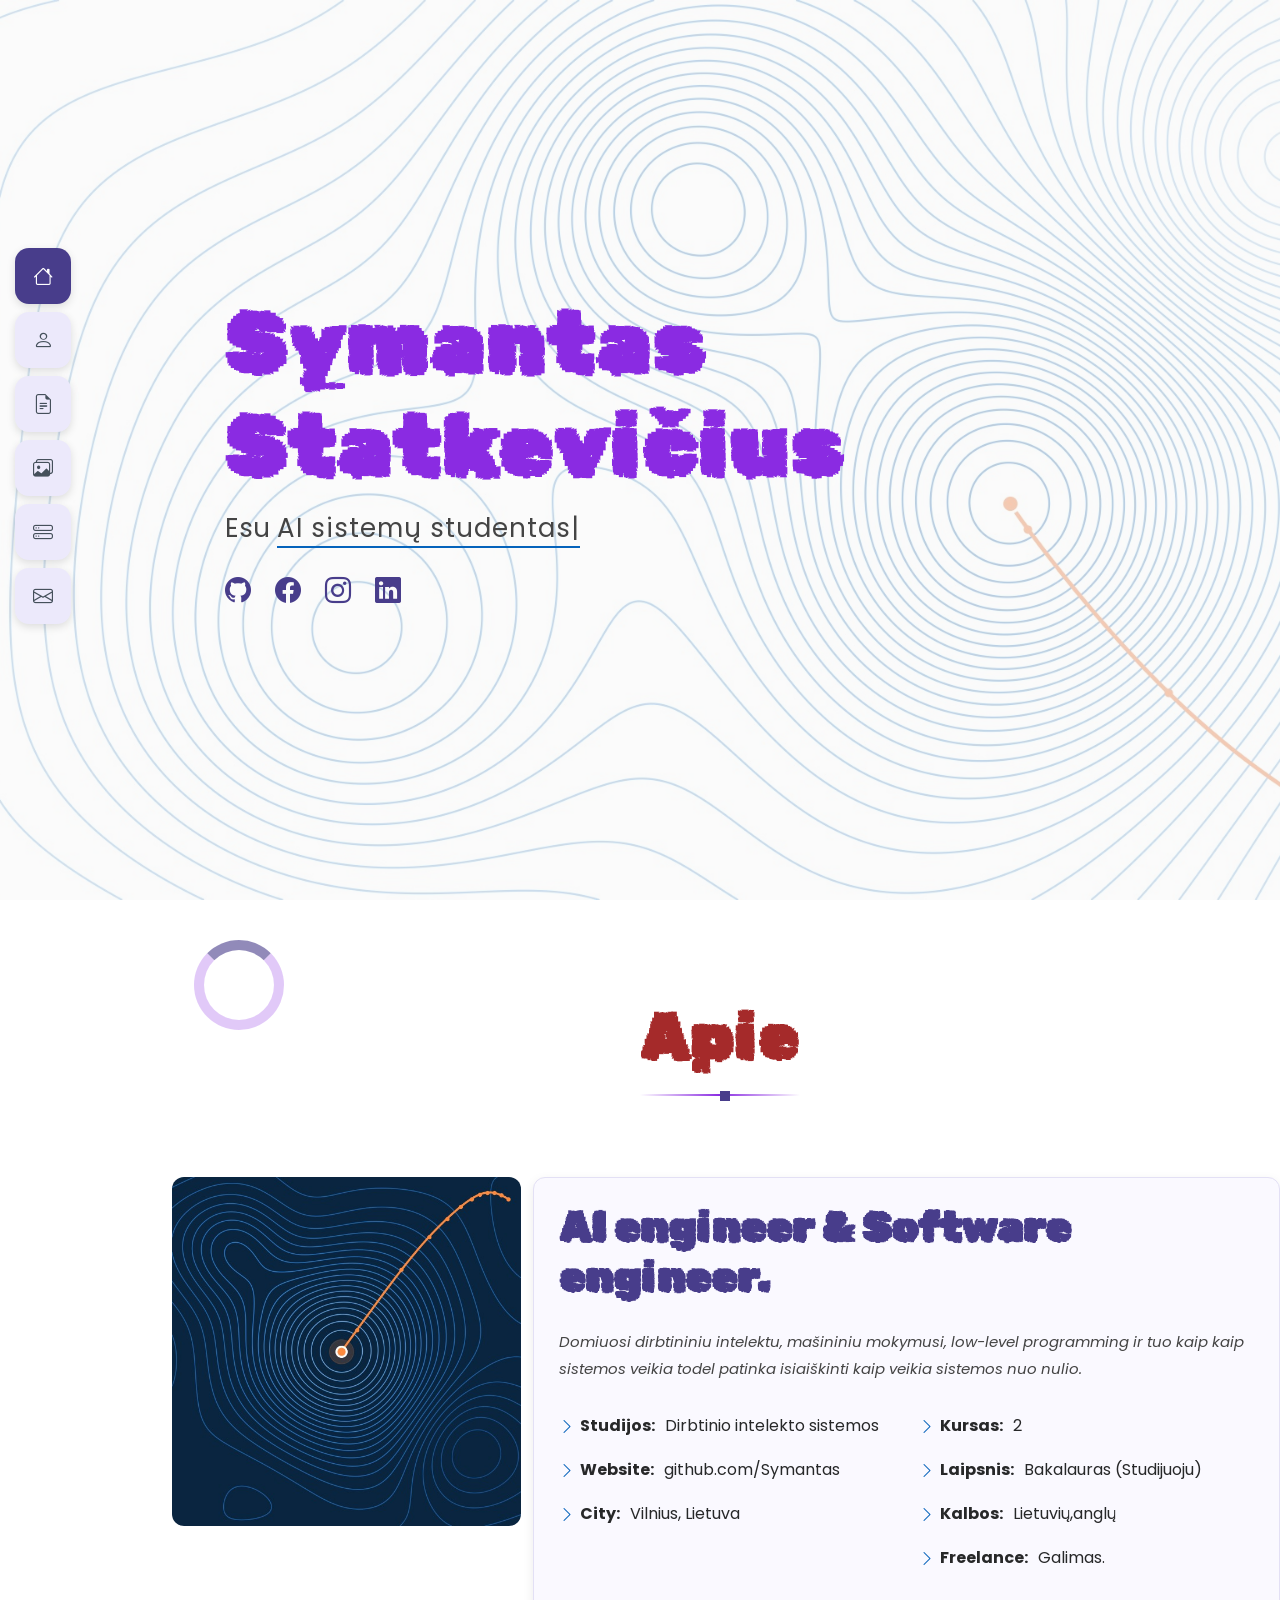
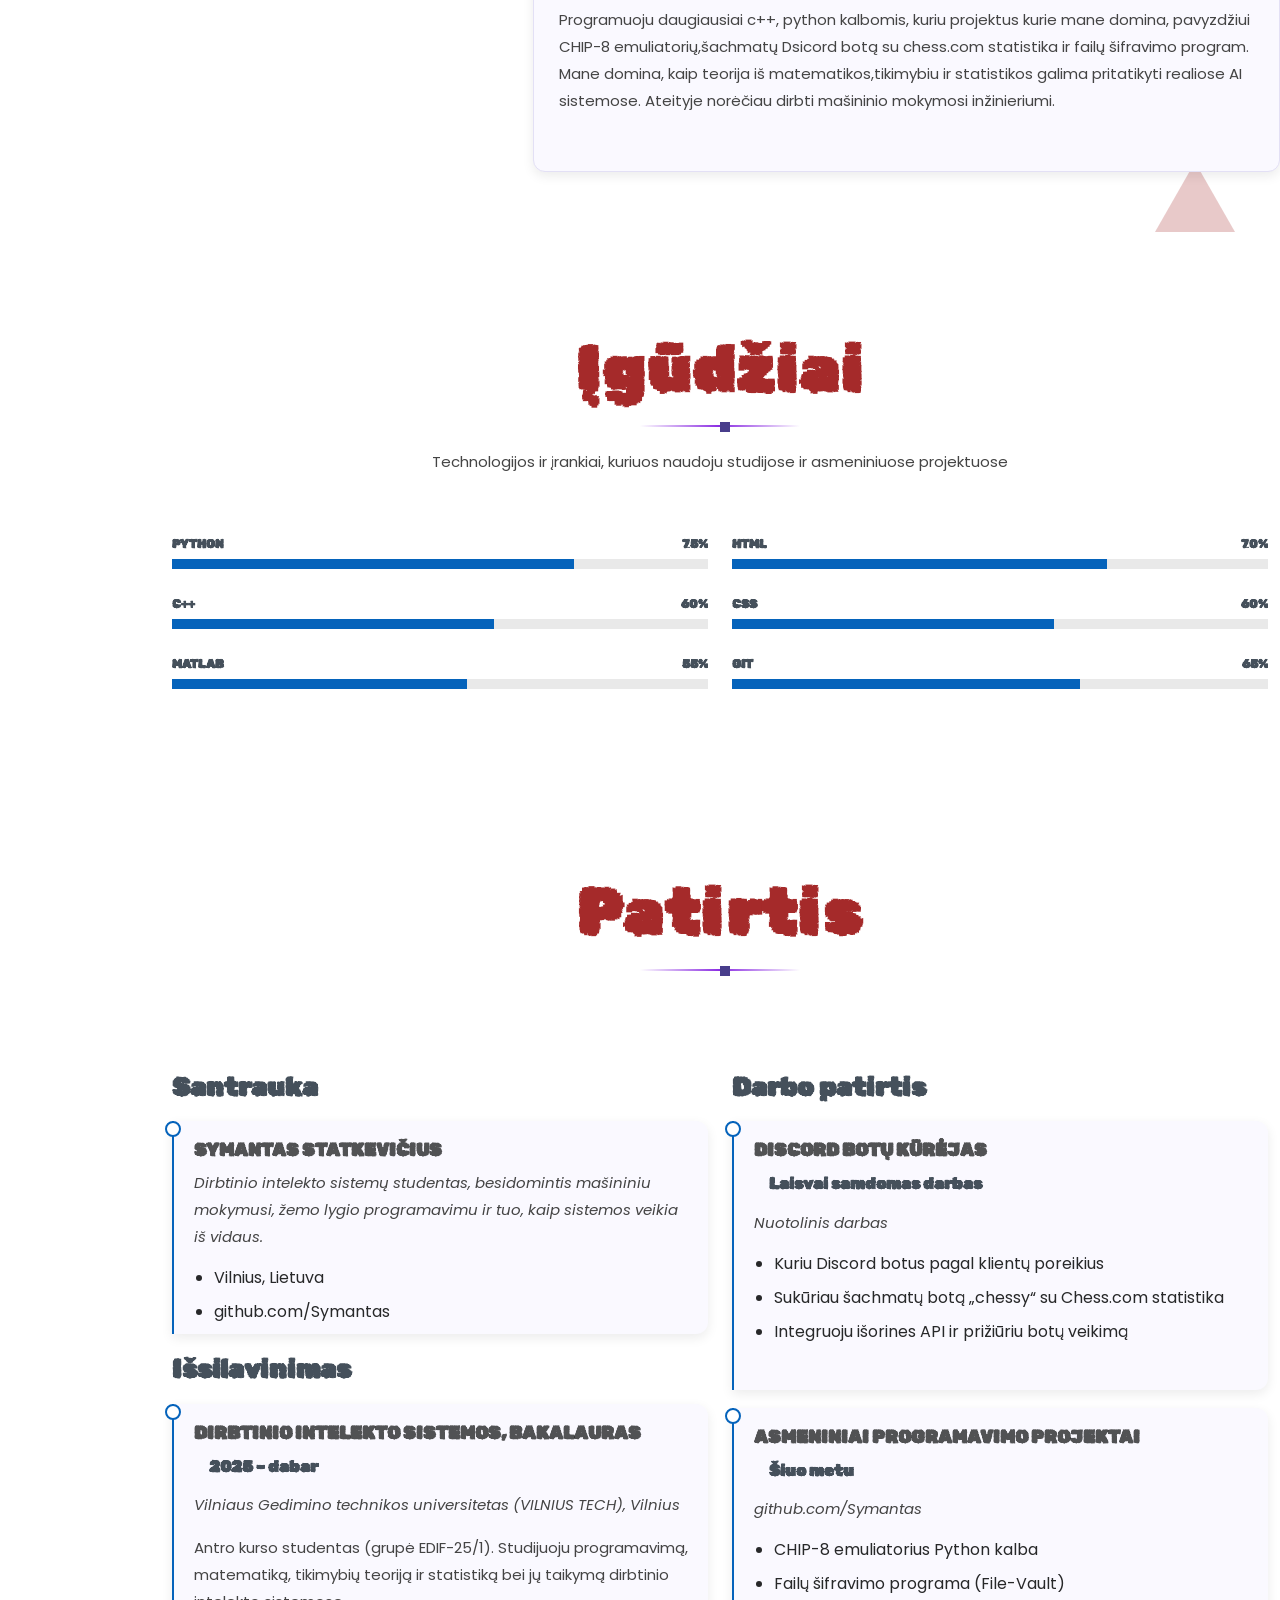
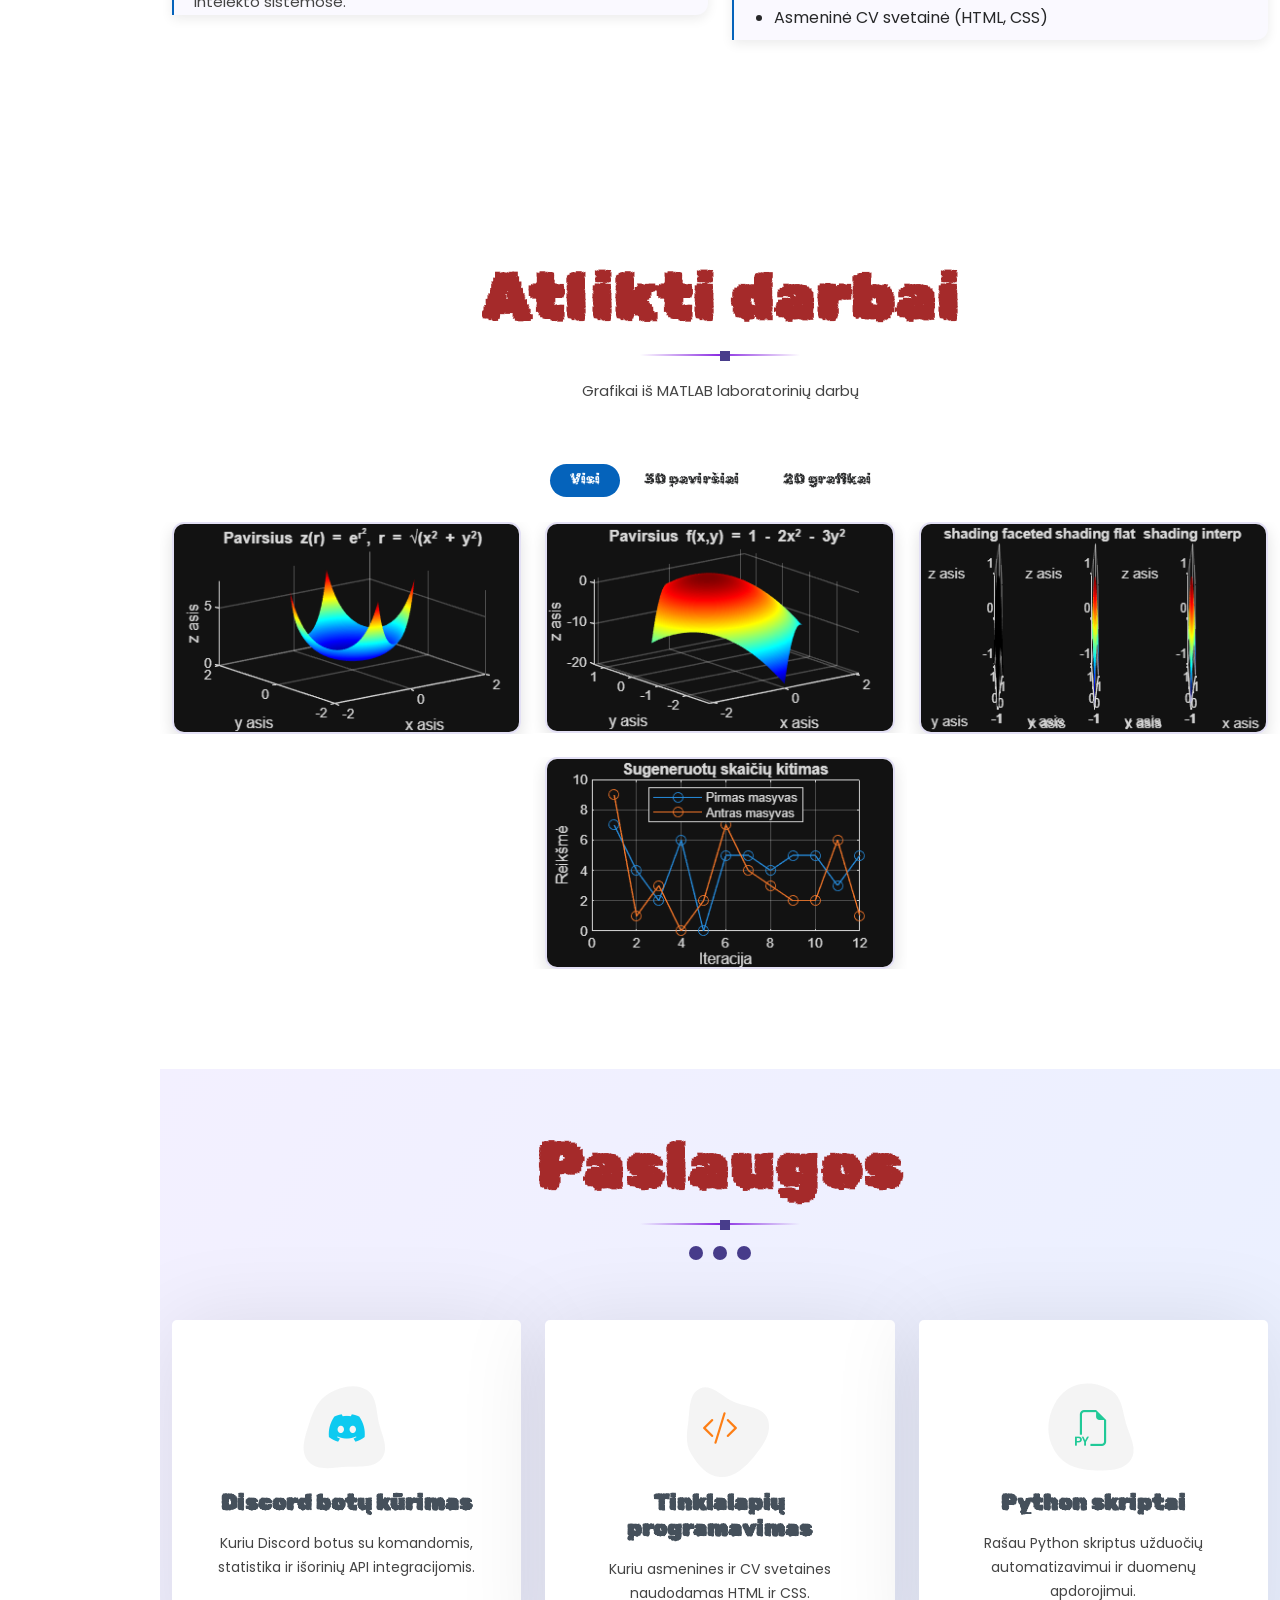
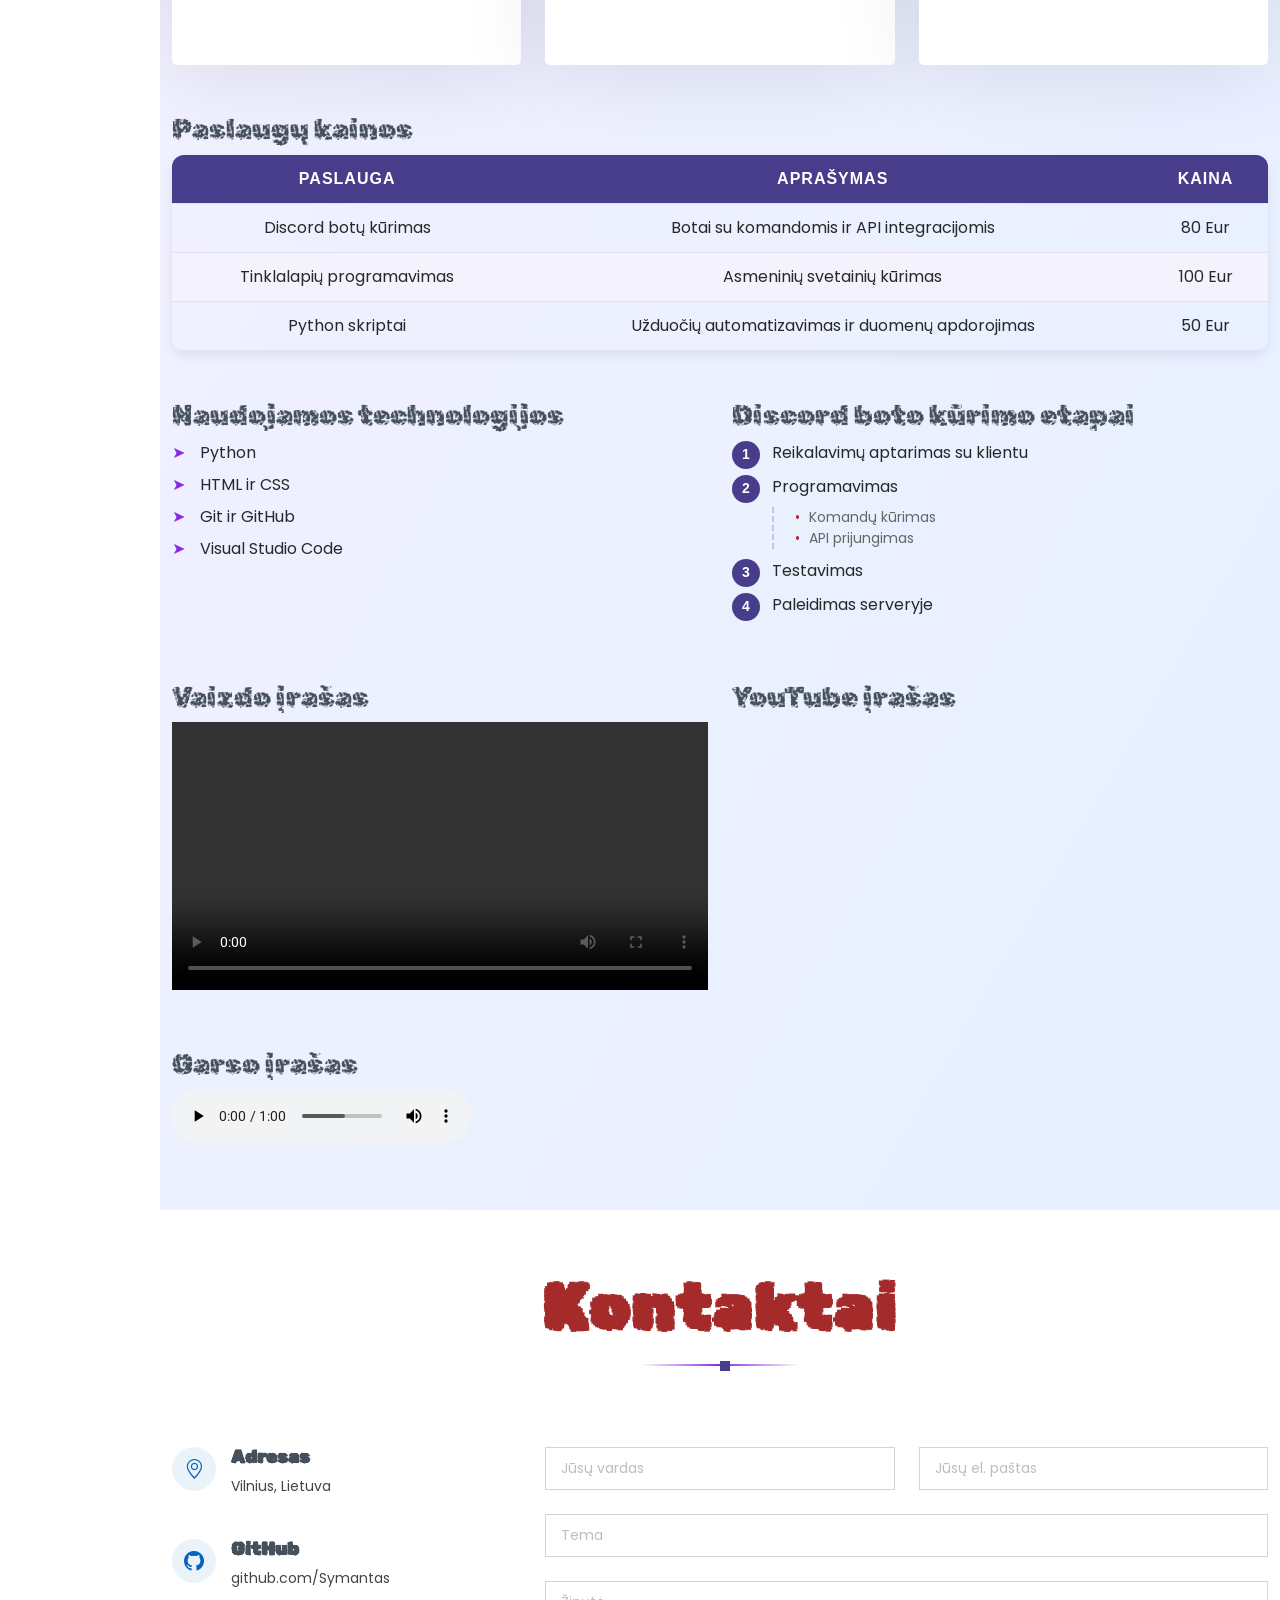
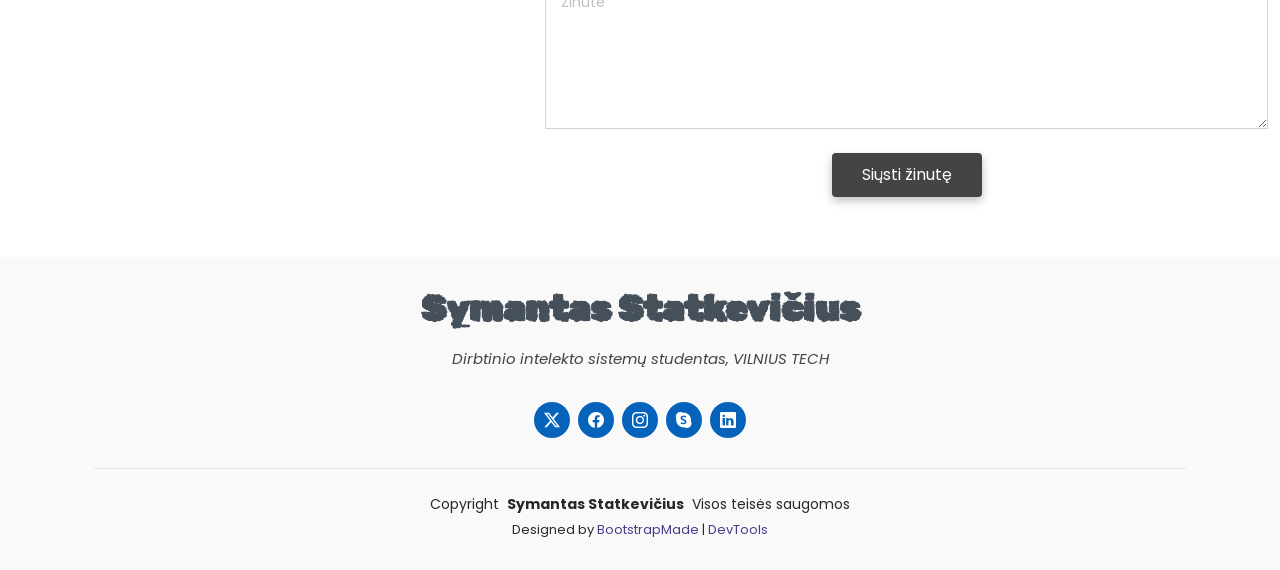
==== commit 02c48495: "LD10:Animacijos ir papildoma" ====
--- a/index.html
+++ b/index.html
@@ -333,6 +333,10 @@
       <!-- Section Title -->
       <div class="container section-title" data-aos="fade-up">
         <h2>Paslaugos</h2>
+        <!-- LD10: CSS krovimo indikatorius (dekoratyvinis) -->
+        <div class="css-loader" aria-hidden="true">
+          <span></span><span></span><span></span>
+        </div>
       </div><!-- End Section Title -->
 
       <div class="container">
--- a/assets/css/custom.css
+++ b/assets/css/custom.css
@@ -121,3 +121,331 @@
 .navmenu li:hover > a {
   background-color: darkslateblue;
 }
+
+
+/* ===== PAPILDOMA 1a. Numeruotas sąrašas (skaitikliai) ===== */
+ol.custom-list {
+    list-style: none;
+    counter-reset: punktas;
+    padding-left: 0;
+}
+
+ol.custom-list > li {
+    counter-increment: punktas;
+    position: relative;
+    padding-left: 40px;
+    margin-bottom: 10px;
+}
+
+ol.custom-list > li::before {
+    content: counter(punktas);
+    position: absolute;
+    left: 0;
+    top: 0;
+    width: 28px;
+    height: 28px;
+    border-radius: 50%;
+    background: darkslateblue;
+    color: #fff;
+    font-size: 14px;
+    font-weight: 600;
+    display: flex;
+    align-items: center;
+    justify-content: center;
+}
+
+/* ===== PAPILDOMA 1a. Nenumeruotas sąrašas (pseudo-elementai) ===== */
+ul.custom-list {
+    list-style: none;
+    padding-left: 0;
+}
+
+ul.custom-list > li {
+    position: relative;
+    padding-left: 28px;
+    margin-bottom: 8px;
+}
+
+ul.custom-list > li::before {
+    content: "➤";
+    position: absolute;
+    left: 0;
+    color: blueviolet;
+}
+
+/* ===== PAPILDOMA 1b. Įdėtinis sąrašas ===== */
+.custom-list ul {
+    list-style: none;
+    margin-top: 8px;
+    padding-left: 15px;
+    border-left: 2px dashed #c9c2ee;
+}
+
+.custom-list ul li {
+    position: relative;
+    padding-left: 20px;
+    font-size: 14px;
+    color: #666;
+}
+
+.custom-list ul li::before {
+    content: "•";
+    position: absolute;
+    left: 6px;
+    color: brown;
+}
+
+/* ===== PAPILDOMA 2. Lentelė ===== */
+.custom-table {
+    width: 100%;
+    border-collapse: separate;
+    border-spacing: 0;
+    border-radius: 12px;
+    overflow: hidden;
+    box-shadow: 0 4px 12px rgba(0, 0, 0, 0.08);
+}
+
+/* 2c. Vienodi vidiniai tarpai ir lygiavimas centre */
+.custom-table th,
+.custom-table td {
+    padding: 12px 16px;
+    text-align: center;
+    border-bottom: 1px solid #e3e0f5;
+}
+
+/* 2a. Antraštinė eilutė */
+.custom-table th {
+    background: darkslateblue;
+    color: #fff;
+    font-weight: 600;
+    text-transform: uppercase;
+    letter-spacing: 1px;
+}
+
+/* 2b. Zebra + hover */
+.custom-table tbody tr:nth-child(even) td {
+    background: #f4f2fd;
+}
+
+.custom-table tbody tr:hover td {
+    background: #e3e0f5;
+}
+
+
+/* =====================================================================
+   10 LD: ANIMACIJOS
+   ===================================================================== */
+
+/* ===== 1. Animacija nr. 1: socialinių tinklų ikonėlių „bangelė“ =====
+   4 būsenos (0%, 30%, 60%, 100%), keičiamos 2 savybės: transform ir color */
+@keyframes ikonu-bangele {
+    0% {
+        transform: translateY(0) rotate(0deg);
+        color: darkslateblue;
+    }
+    30% {
+        transform: translateY(-8px) rotate(-12deg);
+        color: blueviolet;
+    }
+    60% {
+        transform: translateY(-3px) rotate(10deg);
+        color: brown;
+    }
+    100% {
+        transform: translateY(0) rotate(0deg);
+        color: darkslateblue;
+    }
+}
+
+.hero .social-links a {
+    animation: ikonu-bangele 2.4s ease-in-out infinite;
+}
+
+/* Kiekviena ikonėlė pradeda šiek tiek vėliau, todėl gaunasi banga */
+.hero .social-links a:nth-child(2) { animation-delay: 0.2s; }
+.hero .social-links a:nth-child(3) { animation-delay: 0.4s; }
+.hero .social-links a:nth-child(4) { animation-delay: 0.6s; }
+
+/* Užvedus pelę animacija sustoja */
+.hero .social-links a:hover {
+    animation-play-state: paused;
+}
+
+/* ===== 1. Animacija nr. 2: profilio nuotraukos „švytėjimas“ =====
+   Keičiamos savybės: box-shadow ir transform */
+@keyframes nuotraukos-svytejimas {
+    0%, 100% {
+        box-shadow: 0 0 0 0 rgba(138, 43, 226, 0.35);
+        transform: scale(1);
+    }
+    50% {
+        box-shadow: 0 0 0 14px rgba(138, 43, 226, 0);
+        transform: scale(1.02);
+    }
+}
+
+.about img.img-fluid {
+    border-radius: 12px;
+    animation: nuotraukos-svytejimas 3s ease-in-out infinite;
+}
+
+
+/* ===== 2. Krovimo indikatorius „Paslaugų“ skiltyje (Pulsing Dots) ===== */
+.css-loader {
+    display: flex;
+    justify-content: center;
+    gap: 10px;
+    margin-top: 10px;
+}
+
+.css-loader span {
+    width: 14px;
+    height: 14px;
+    border-radius: 50%;
+    background: darkslateblue;
+    animation: tasku-pulsavimas 1.2s ease-in-out infinite;
+}
+
+.css-loader span:nth-child(2) { animation-delay: 0.2s; }
+.css-loader span:nth-child(3) { animation-delay: 0.4s; }
+
+@keyframes tasku-pulsavimas {
+    0%, 80%, 100% {
+        transform: scale(0.5);
+        opacity: 0.3;
+    }
+    40% {
+        transform: scale(1);
+        opacity: 1;
+    }
+}
+
+
+/* ===== 3. Animuoti pseudo-elementai skilčių antraštėms =====
+   Perrašomos šablono statiškos linijos: dabar tai mūsų animuotas dizainas */
+
+/* ::before – gradientinė linija, kuri „kvėpuoja“ (plečiasi ir siaurėja) */
+.section-title h2::before {
+    content: "";
+    position: absolute;
+    left: 0;
+    right: 0;
+    bottom: 1px;
+    margin: auto;
+    width: 160px;
+    height: 2px;
+    background: linear-gradient(90deg, transparent, blueviolet, transparent);
+    animation: linijos-kvepavimas 3s ease-in-out infinite;
+}
+
+@keyframes linijos-kvepavimas {
+    0%, 100% {
+        width: 120px;
+        opacity: 0.5;
+    }
+    50% {
+        width: 220px;
+        opacity: 1;
+    }
+}
+
+/* ::after – mažas besisukantis rombas, slenkantis linija pirmyn ir atgal */
+.section-title h2::after {
+    content: "";
+    position: absolute;
+    left: 50%;
+    bottom: -4px;
+    width: 10px;
+    height: 10px;
+    margin: 0;
+    background: darkslateblue;
+    animation: rombo-slinkimas 3s ease-in-out infinite;
+}
+
+@keyframes rombo-slinkimas {
+    0% {
+        transform: translateX(-60px) rotate(45deg);
+        background: darkslateblue;
+    }
+    50% {
+        transform: translateX(50px) rotate(225deg);
+        background: brown;
+    }
+    100% {
+        transform: translateX(-60px) rotate(405deg);
+        background: darkslateblue;
+    }
+}
+
+
+/* =====================================================================
+   10 LD PAPILDOMA
+   ===================================================================== */
+
+/* ===== P1. Animuotas gradientinis fonas „Paslaugų“ skiltyje ===== */
+.services.section {
+    background: linear-gradient(120deg, #f3f0ff, #e6f0ff, #fdeff4, #eefaf3);
+    background-size: 300% 300%;
+    animation: gradiento-judejimas 12s ease infinite;
+}
+
+@keyframes gradiento-judejimas {
+    0%   { background-position: 0% 50%; }
+    50%  { background-position: 100% 50%; }
+    100% { background-position: 0% 50%; }
+}
+
+/* ===== P2. CSS figūros „Apie“ skiltyje (be papildomo HTML) ===== */
+.about.section {
+    position: relative;
+}
+
+/* Turinys virš figūrų */
+.about .container {
+    position: relative;
+    z-index: 1;
+}
+
+/* Figūra 1: apskritimas (žiedas) – sukasi ir didėja */
+.about.section::before {
+    content: "";
+    position: absolute;
+    top: 40px;
+    left: 3%;
+    width: 90px;
+    height: 90px;
+    border-radius: 50%;
+    border: 10px solid rgba(138, 43, 226, 0.25);
+    border-top-color: rgba(72, 61, 139, 0.6);
+    animation: figuros-sukimas 8s linear infinite;
+    z-index: 0;
+}
+
+@keyframes figuros-sukimas {
+    0%   { transform: rotate(0deg) scale(1); }
+    50%  { transform: rotate(180deg) scale(1.25); }
+    100% { transform: rotate(360deg) scale(1); }
+}
+
+/* Figūra 2: trikampis (iš kraštinių) – „plaukioja“ įvairiomis kryptimis */
+.about.section::after {
+    content: "";
+    position: absolute;
+    bottom: 40px;
+    right: 4%;
+    width: 0;
+    height: 0;
+    border-left: 40px solid transparent;
+    border-right: 40px solid transparent;
+    border-bottom: 70px solid rgba(165, 42, 42, 0.25);
+    animation: figuros-plaukiojimas 6s ease-in-out infinite;
+    z-index: 0;
+}
+
+@keyframes figuros-plaukiojimas {
+    0%   { transform: translate(0, 0) rotate(0deg); }
+    25%  { transform: translate(-20px, -25px) rotate(15deg); }
+    50%  { transform: translate(10px, -40px) rotate(-10deg); }
+    75%  { transform: translate(20px, -15px) rotate(8deg); }
+    100% { transform: translate(0, 0) rotate(0deg); }
+}
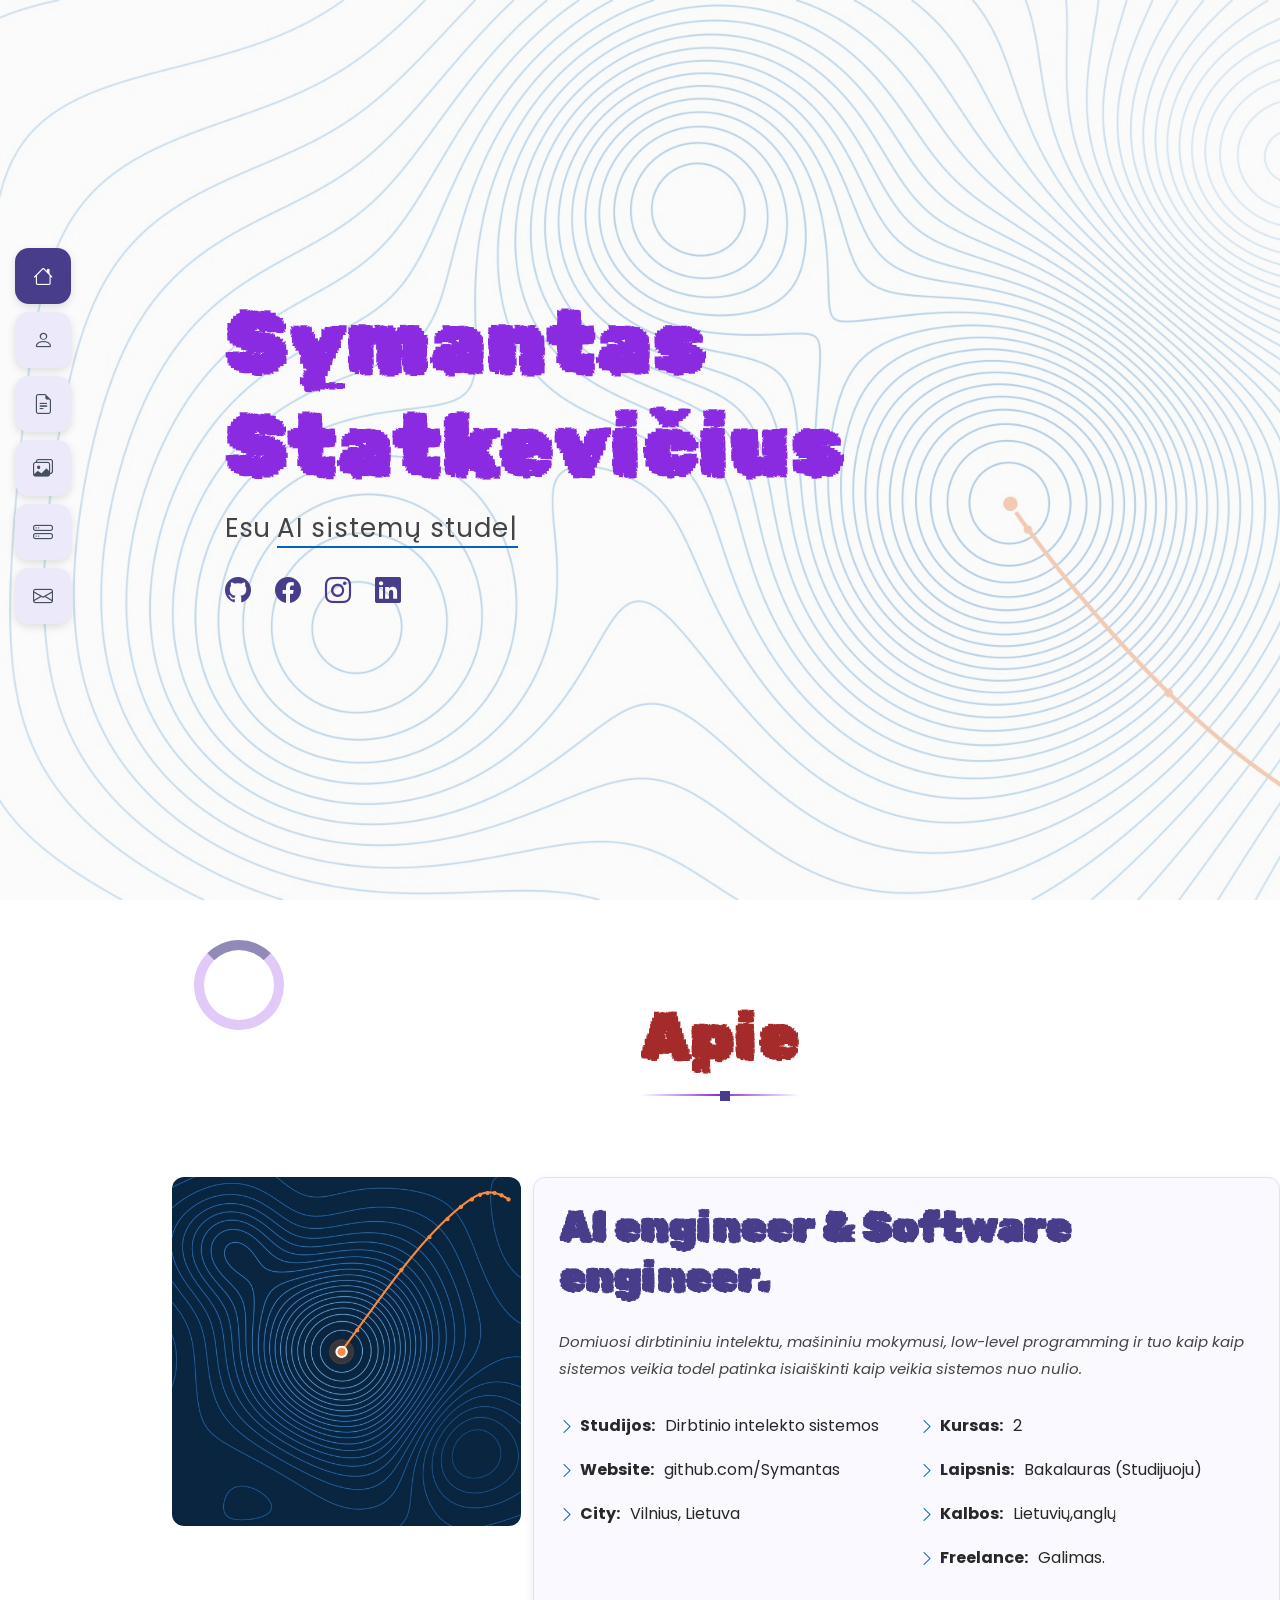
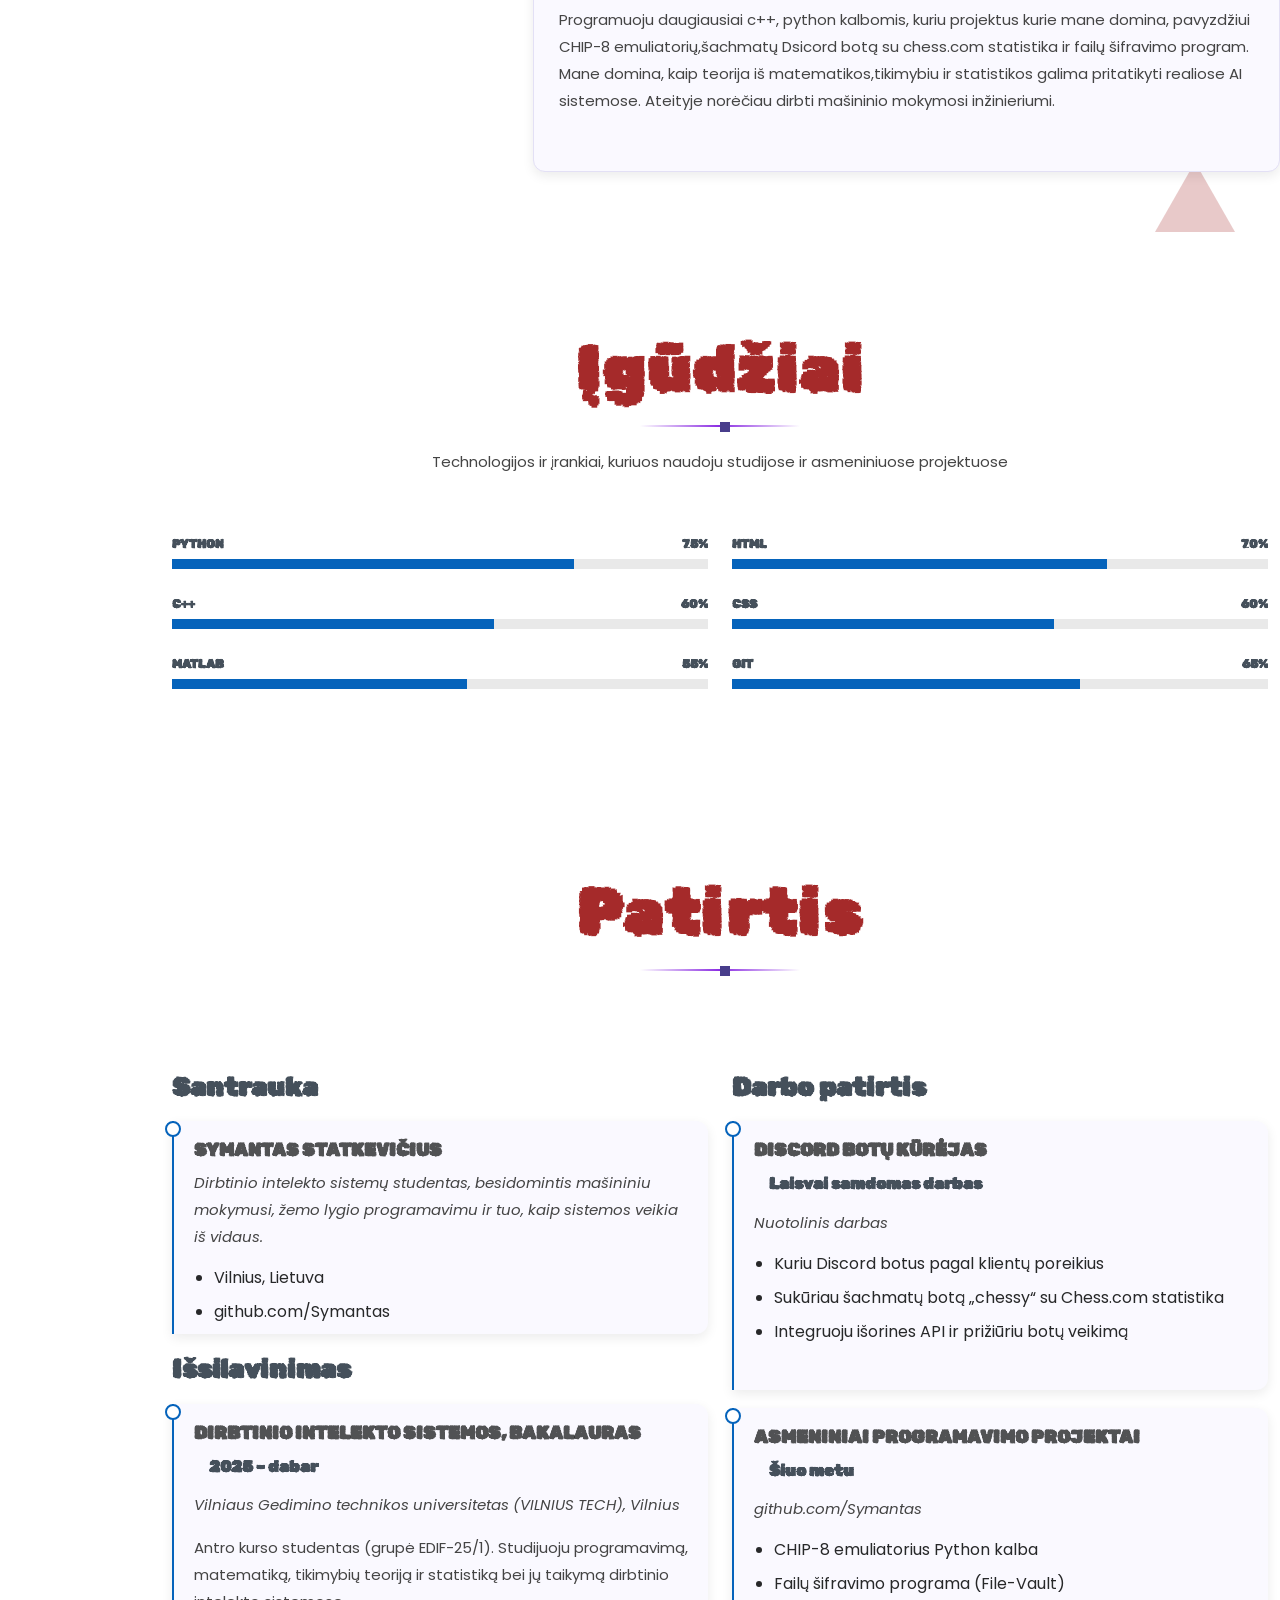
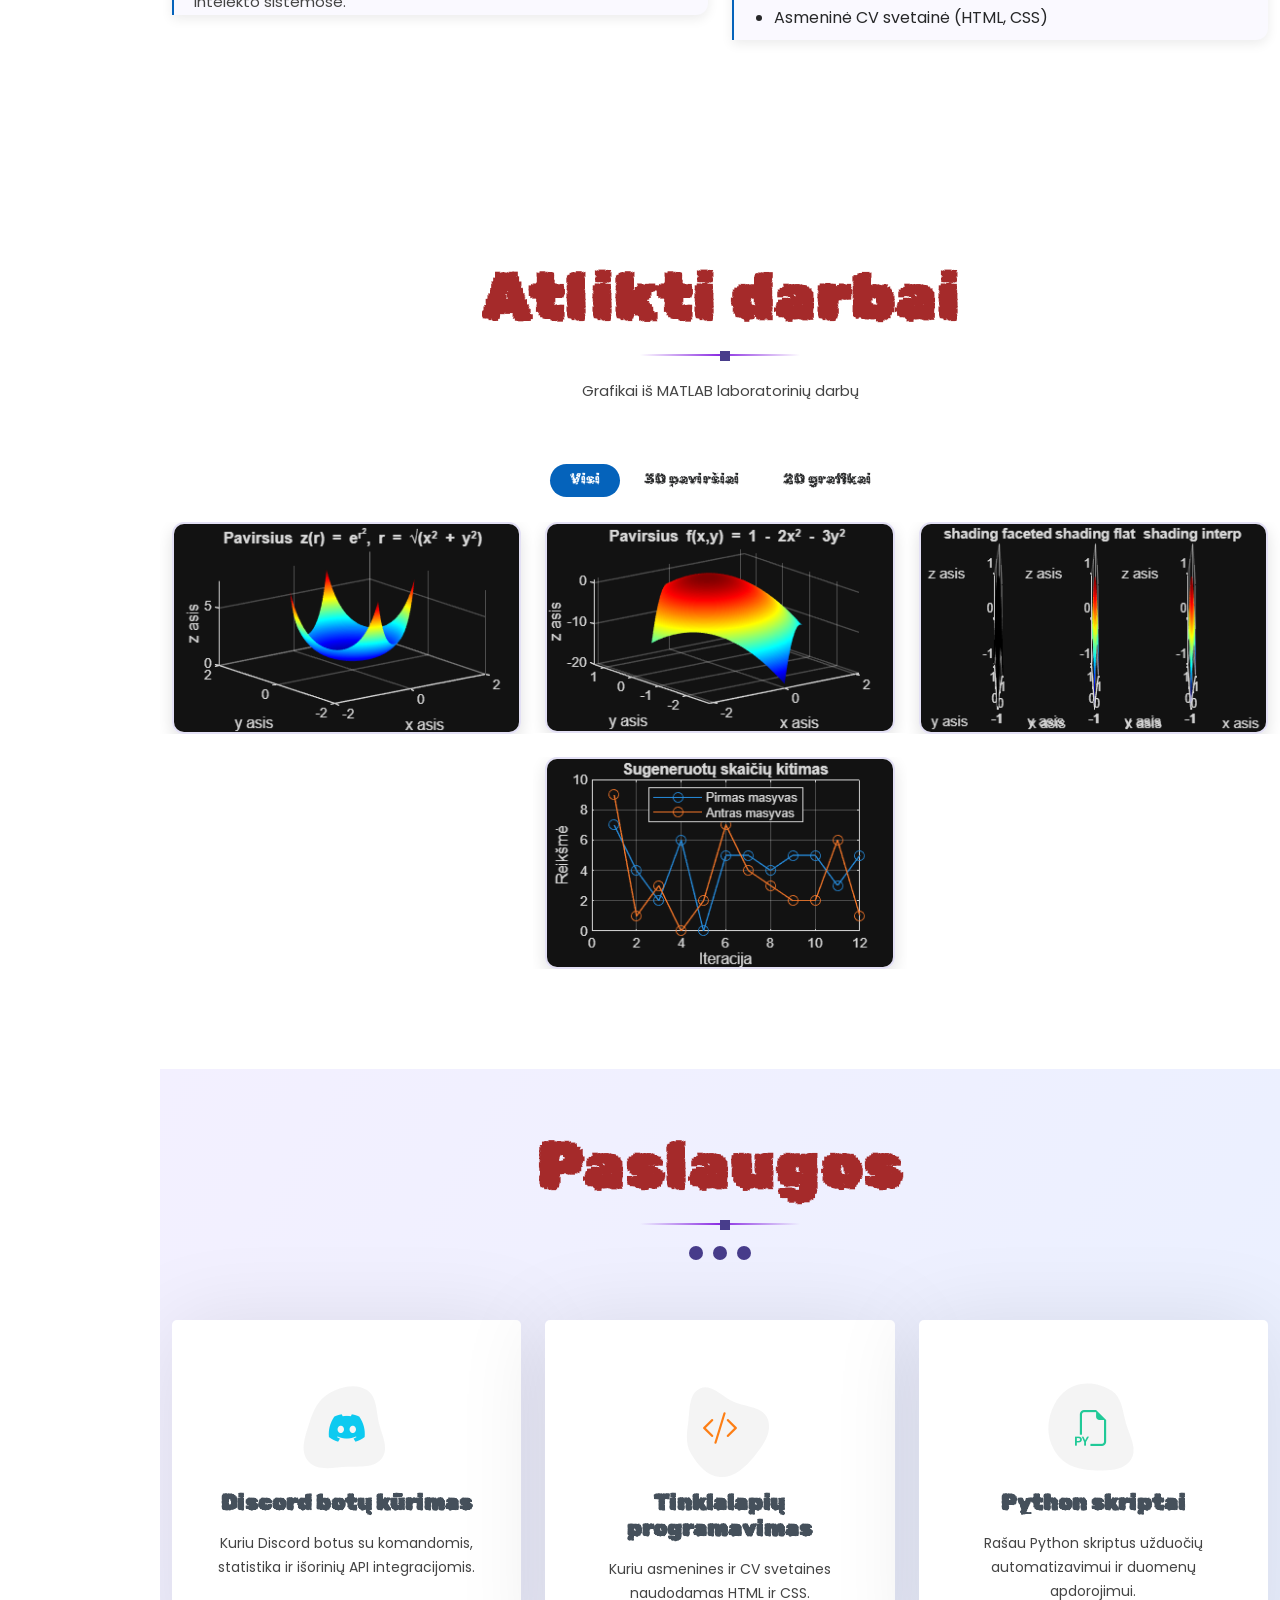
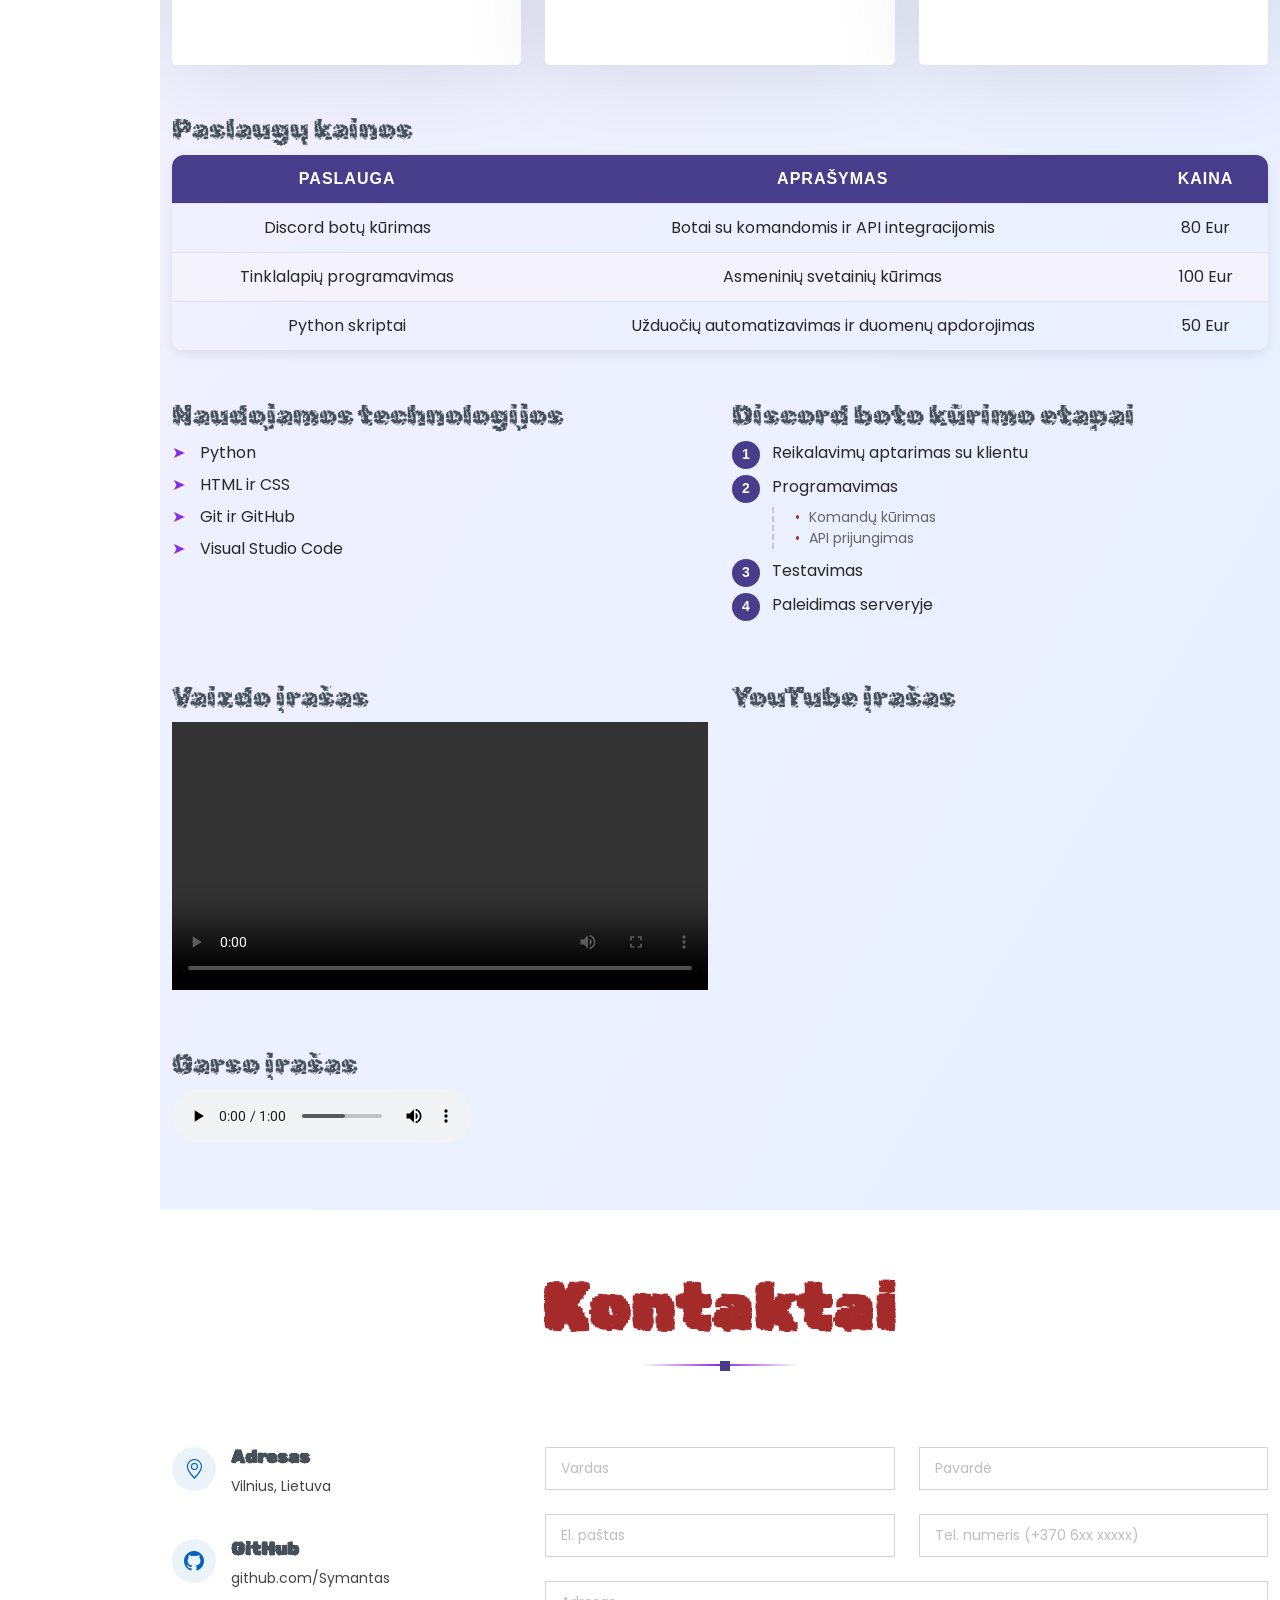
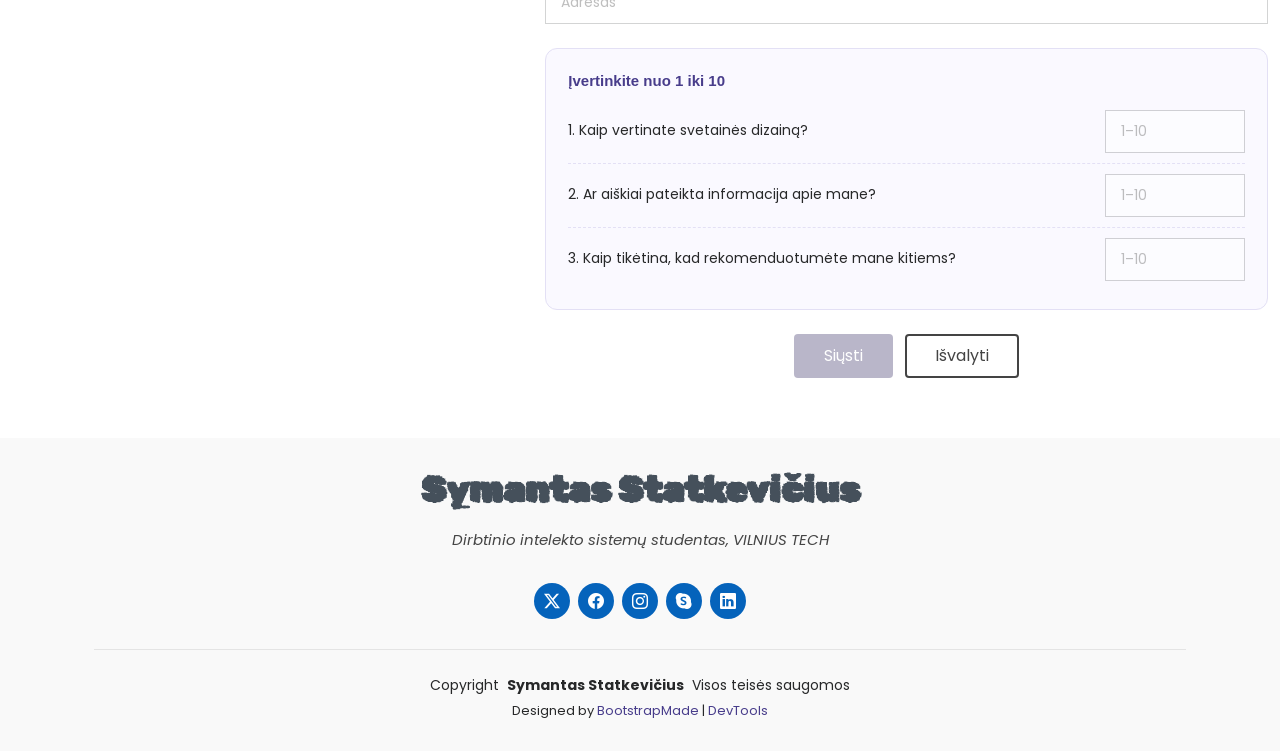
==== commit a917003e: "11 LD: JavaScript kontaktų forma - custom.js: formos duomenų surinkimas, išvedimas į konsolę ir po f" ====
--- a/index.html
+++ b/index.html
@@ -511,35 +511,73 @@
           </div>
 
           <div class="col-lg-8">
-            <form action="forms/contact.php" method="post" class="php-email-form" data-aos="fade-up" data-aos-delay="200">
+            <form id="kontaktu-forma" class="php-email-form" novalidate data-aos="fade-up" data-aos-delay="200">
               <div class="row gy-4">
 
                 <div class="col-md-6">
-                  <input type="text" name="name" class="form-control" placeholder="Jūsų vardas" required="">
+                  <input type="text" id="vardas" name="vardas" class="form-control" placeholder="Vardas" required>
+                  <div class="invalid-feedback"></div>
                 </div>
 
-                <div class="col-md-6 ">
-                  <input type="email" class="form-control" name="email" placeholder="Jūsų el. paštas" required="">
+                <div class="col-md-6">
+                  <input type="text" id="pavarde" name="pavarde" class="form-control" placeholder="Pavardė" required>
+                  <div class="invalid-feedback"></div>
                 </div>
 
+                <div class="col-md-6">
+                  <input type="email" id="elPastas" name="elPastas" class="form-control" placeholder="El. paštas" required>
+                  <div class="invalid-feedback"></div>
+                </div>
+
+                <div class="col-md-6">
+                  <input type="tel" id="telefonas" name="telefonas" class="form-control" placeholder="Tel. numeris (+370 6xx xxxxx)" inputmode="numeric" maxlength="14" required>
+                  <div class="invalid-feedback"></div>
+                </div>
+
                 <div class="col-md-12">
-                  <input type="text" class="form-control" name="subject" placeholder="Tema" required="">
+                  <input type="text" id="adresas" name="adresas" class="form-control" placeholder="Adresas" required>
+                  <div class="invalid-feedback"></div>
                 </div>
 
                 <div class="col-md-12">
-                  <textarea class="form-control" name="message" rows="6" placeholder="Žinutė" required=""></textarea>
+                  <div class="vertinimo-blokas">
+                    <p class="vertinimo-antraste">Įvertinkite nuo 1 iki 10</p>
+
+                    <div class="vertinimo-eilute">
+                      <label for="klausimas1">1. Kaip vertinate svetainės dizainą?</label>
+                      <div class="vertinimo-laukas">
+                        <input type="number" id="klausimas1" name="klausimas1" class="form-control" min="1" max="10" step="1" placeholder="1–10" required>
+                        <div class="invalid-feedback"></div>
+                      </div>
+                    </div>
+
+                    <div class="vertinimo-eilute">
+                      <label for="klausimas2">2. Ar aiškiai pateikta informacija apie mane?</label>
+                      <div class="vertinimo-laukas">
+                        <input type="number" id="klausimas2" name="klausimas2" class="form-control" min="1" max="10" step="1" placeholder="1–10" required>
+                        <div class="invalid-feedback"></div>
+                      </div>
+                    </div>
+
+                    <div class="vertinimo-eilute">
+                      <label for="klausimas3">3. Kaip tikėtina, kad rekomenduotumėte mane kitiems?</label>
+                      <div class="vertinimo-laukas">
+                        <input type="number" id="klausimas3" name="klausimas3" class="form-control" min="1" max="10" step="1" placeholder="1–10" required>
+                        <div class="invalid-feedback"></div>
+                      </div>
+                    </div>
+                  </div>
                 </div>
 
-                <div class="col-md-12 text-center">
-                  <div class="loading">Siunčiama</div>
-                  <div class="error-message"></div>
-                  <div class="sent-message">Žinutė išsiųsta. Ačiū!</div>
-
-                  <button type="submit">Siųsti žinutę</button>
+                <div class="col-md-12 text-center formos-mygtukai">
+                  <button type="submit" id="siustiMygtukas" disabled>Siųsti</button>
+                  <button type="button" id="isvalytiMygtukas">Išvalyti</button>
                 </div>
 
               </div>
             </form>
+
+            <div id="formos-rezultatas" class="formos-rezultatas" hidden></div>
           </div><!-- End Contact Form -->
 
         </div>
@@ -584,7 +622,6 @@
 
   <!-- Vendor JS Files -->
   <script src="assets/vendor/bootstrap/js/bootstrap.bundle.min.js"></script>
-  <script src="assets/vendor/php-email-form/validate.js"></script>
   <script src="assets/vendor/aos/aos.js"></script>
   <script src="assets/vendor/typed.js/typed.umd.js"></script>
   <script src="assets/vendor/purecounter/purecounter_vanilla.js"></script>
@@ -597,6 +634,8 @@
   <!-- Main JS File -->
   <script src="assets/js/main.js"></script>
 
+  <script src="assets/js/custom.js"></script>
+
 </body>
 
 </html>
--- a/assets/css/custom.css
+++ b/assets/css/custom.css
@@ -449,3 +449,162 @@
     75%  { transform: translate(20px, -15px) rotate(8deg); }
     100% { transform: translate(0, 0) rotate(0deg); }
 }
+
+
+.contact #kontaktu-forma {
+    height: auto;
+}
+
+.contact .php-email-form input[type=tel],
+.contact .php-email-form input[type=number] {
+    font-size: 14px;
+    padding: 10px 15px;
+    box-shadow: none;
+    border-radius: 0;
+    color: var(--default-color);
+    background-color: color-mix(in srgb, var(--background-color), transparent 50%);
+    border-color: color-mix(in srgb, var(--default-color), transparent 80%);
+}
+
+.contact .php-email-form input[type=tel]:focus,
+.contact .php-email-form input[type=number]:focus {
+    border-color: var(--accent-color);
+}
+
+.contact .php-email-form input[type=tel]::placeholder,
+.contact .php-email-form input[type=number]::placeholder {
+    color: color-mix(in srgb, var(--default-color), transparent 70%);
+}
+
+.vertinimo-blokas {
+    background: #faf9ff;
+    border: 1px solid #e3e0f5;
+    border-radius: 12px;
+    padding: 18px 22px;
+}
+
+.vertinimo-antraste {
+    margin: 0 0 6px;
+    font-weight: 600;
+    color: darkslateblue;
+}
+
+.vertinimo-eilute {
+    display: flex;
+    justify-content: space-between;
+    align-items: flex-start;
+    gap: 16px;
+    padding: 10px 0;
+    border-bottom: 1px dashed #e3e0f5;
+}
+
+.vertinimo-eilute:last-child {
+    border-bottom: 0;
+}
+
+.vertinimo-eilute label {
+    margin: 0;
+    padding-top: 10px;
+    font-size: 14px;
+}
+
+.vertinimo-laukas {
+    width: 140px;
+    flex-shrink: 0;
+}
+
+@media (max-width: 576px) {
+    .vertinimo-eilute {
+        flex-direction: column;
+        gap: 6px;
+    }
+
+    .vertinimo-laukas {
+        width: 100%;
+    }
+}
+
+.contact .php-email-form .form-control.is-invalid,
+.contact .php-email-form .form-control.is-invalid:focus {
+    border-color: #dc3545;
+    background-image: none;
+    padding-right: 15px;
+}
+
+.contact .php-email-form .form-control.is-invalid:focus {
+    box-shadow: 0 0 0 3px rgba(220, 53, 69, 0.15);
+}
+
+.contact .php-email-form .form-control.is-valid,
+.contact .php-email-form .form-control.is-valid:focus {
+    border-color: #198754;
+    background-image: none;
+    padding-right: 15px;
+}
+
+.contact .php-email-form .invalid-feedback {
+    font-size: 13px;
+    text-align: left;
+}
+
+.formos-mygtukai {
+    display: flex;
+    justify-content: center;
+    flex-wrap: wrap;
+    gap: 12px;
+}
+
+.contact .php-email-form button[type="submit"]:disabled,
+.contact .php-email-form button[type="submit"]:disabled:hover {
+    background: #b9b6c9;
+    box-shadow: none;
+    transform: none;
+    cursor: not-allowed;
+}
+
+.contact .php-email-form #isvalytiMygtukas {
+    background: transparent;
+    color: #444;
+    border: 2px solid #444;
+    padding: 8px 28px;
+    border-radius: 4px;
+    transition: 0.3s;
+}
+
+.contact .php-email-form #isvalytiMygtukas:hover {
+    color: blueviolet;
+    border-color: blueviolet;
+    transform: translateY(-2px);
+}
+
+.contact .php-email-form #isvalytiMygtukas:active {
+    transform: scale(0.95);
+}
+
+.formos-rezultatas {
+    margin-top: 30px;
+    background: #faf9ff;
+    border: 1px solid #e3e0f5;
+    border-left: 4px solid darkslateblue;
+    border-radius: 12px;
+    padding: 20px 25px;
+    box-shadow: 0 4px 12px rgba(0, 0, 0, 0.08);
+}
+
+.formos-rezultatas h4 {
+    margin-bottom: 12px;
+    color: darkslateblue;
+}
+
+.formos-rezultatas p {
+    margin: 4px 0;
+}
+
+.formos-rezultatas .vidurkis {
+    margin-top: 14px;
+    padding-top: 12px;
+    border-top: 1px dashed #c9c2ee;
+    font-size: 17px;
+    font-weight: 600;
+    color: darkslateblue;
+}
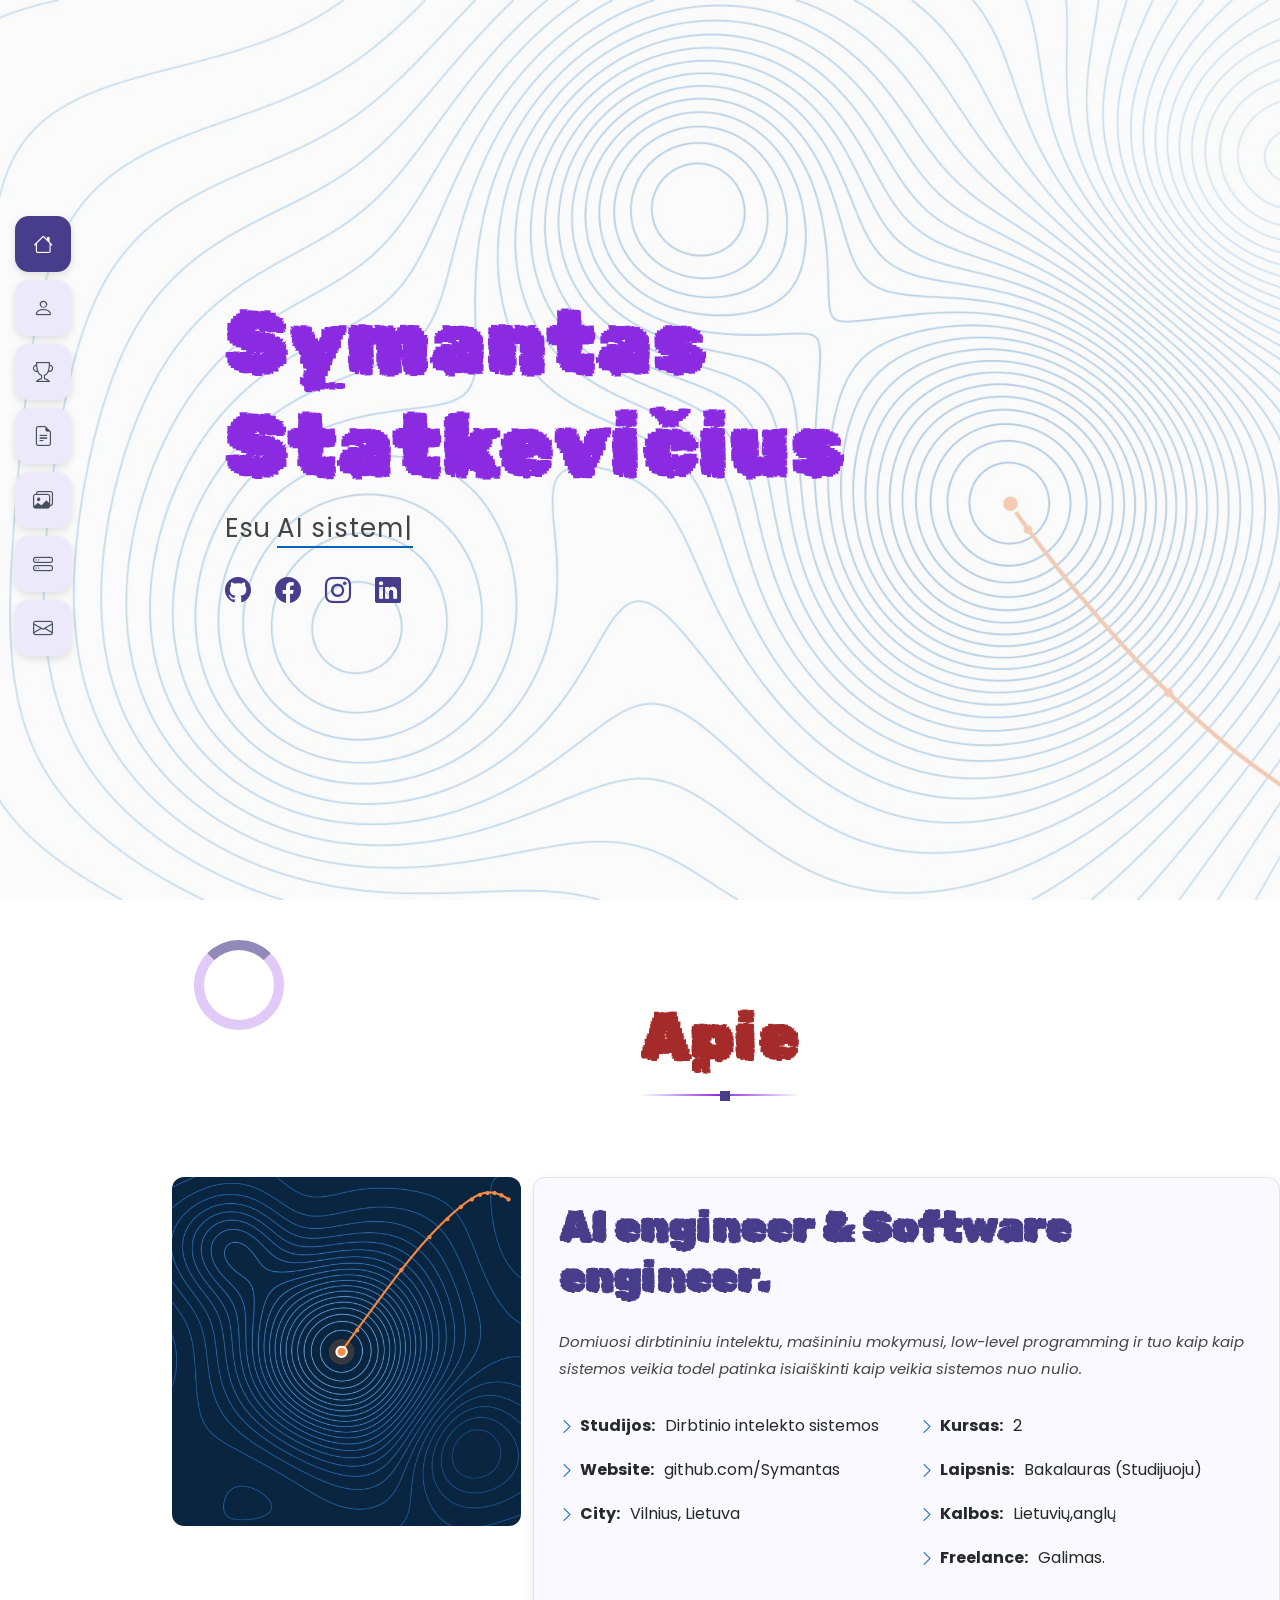
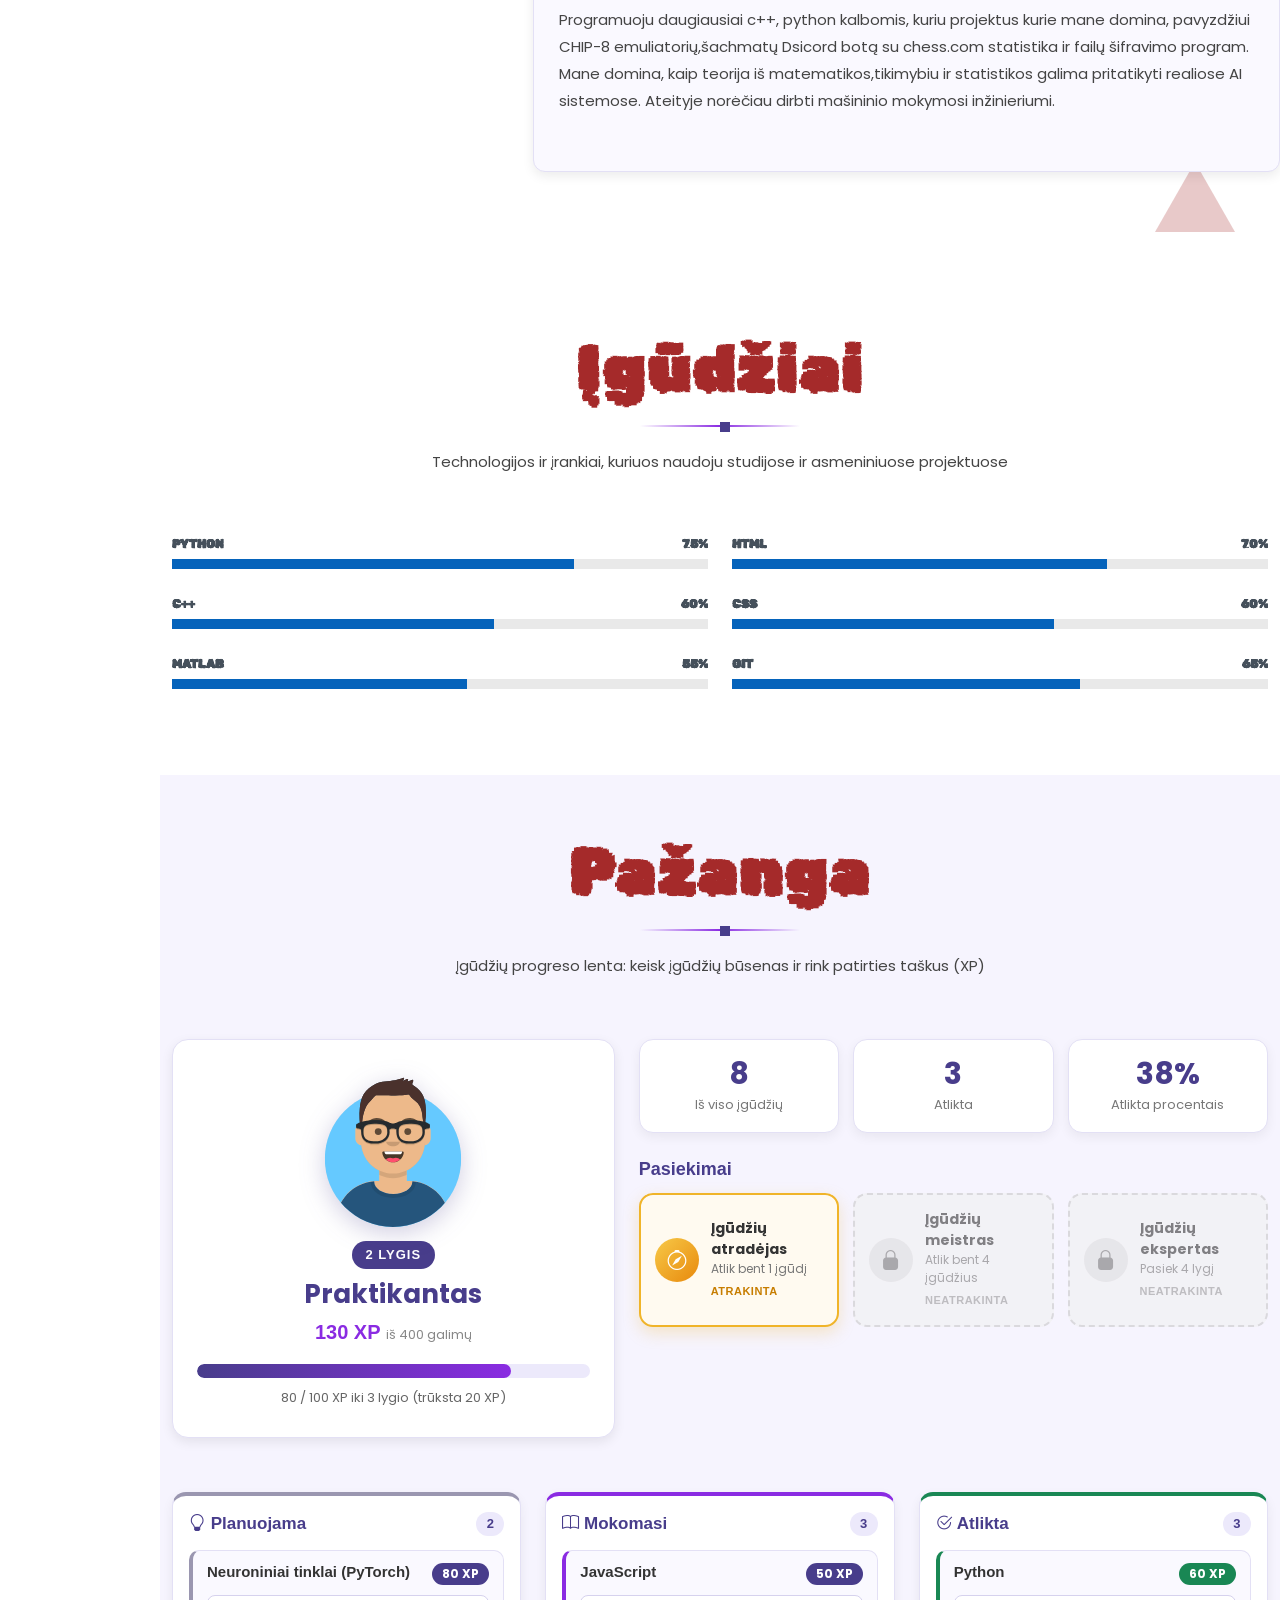
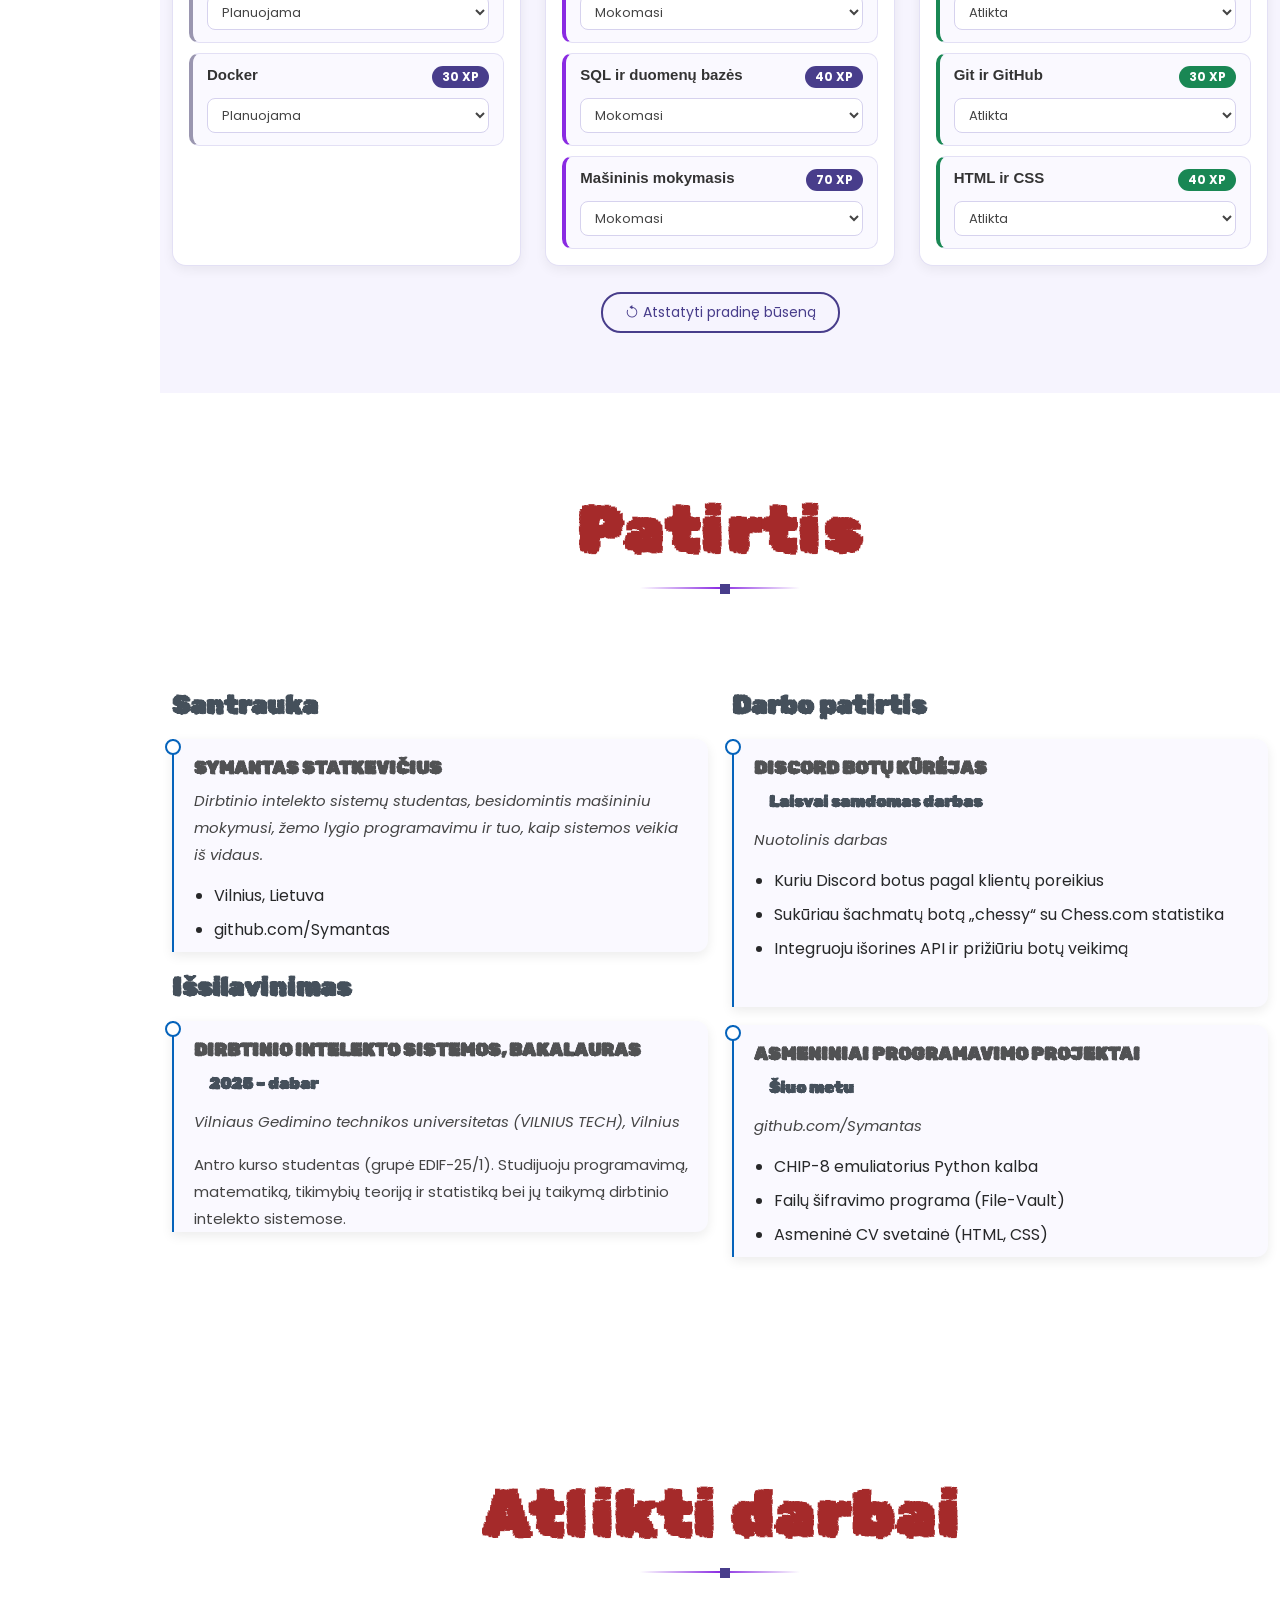
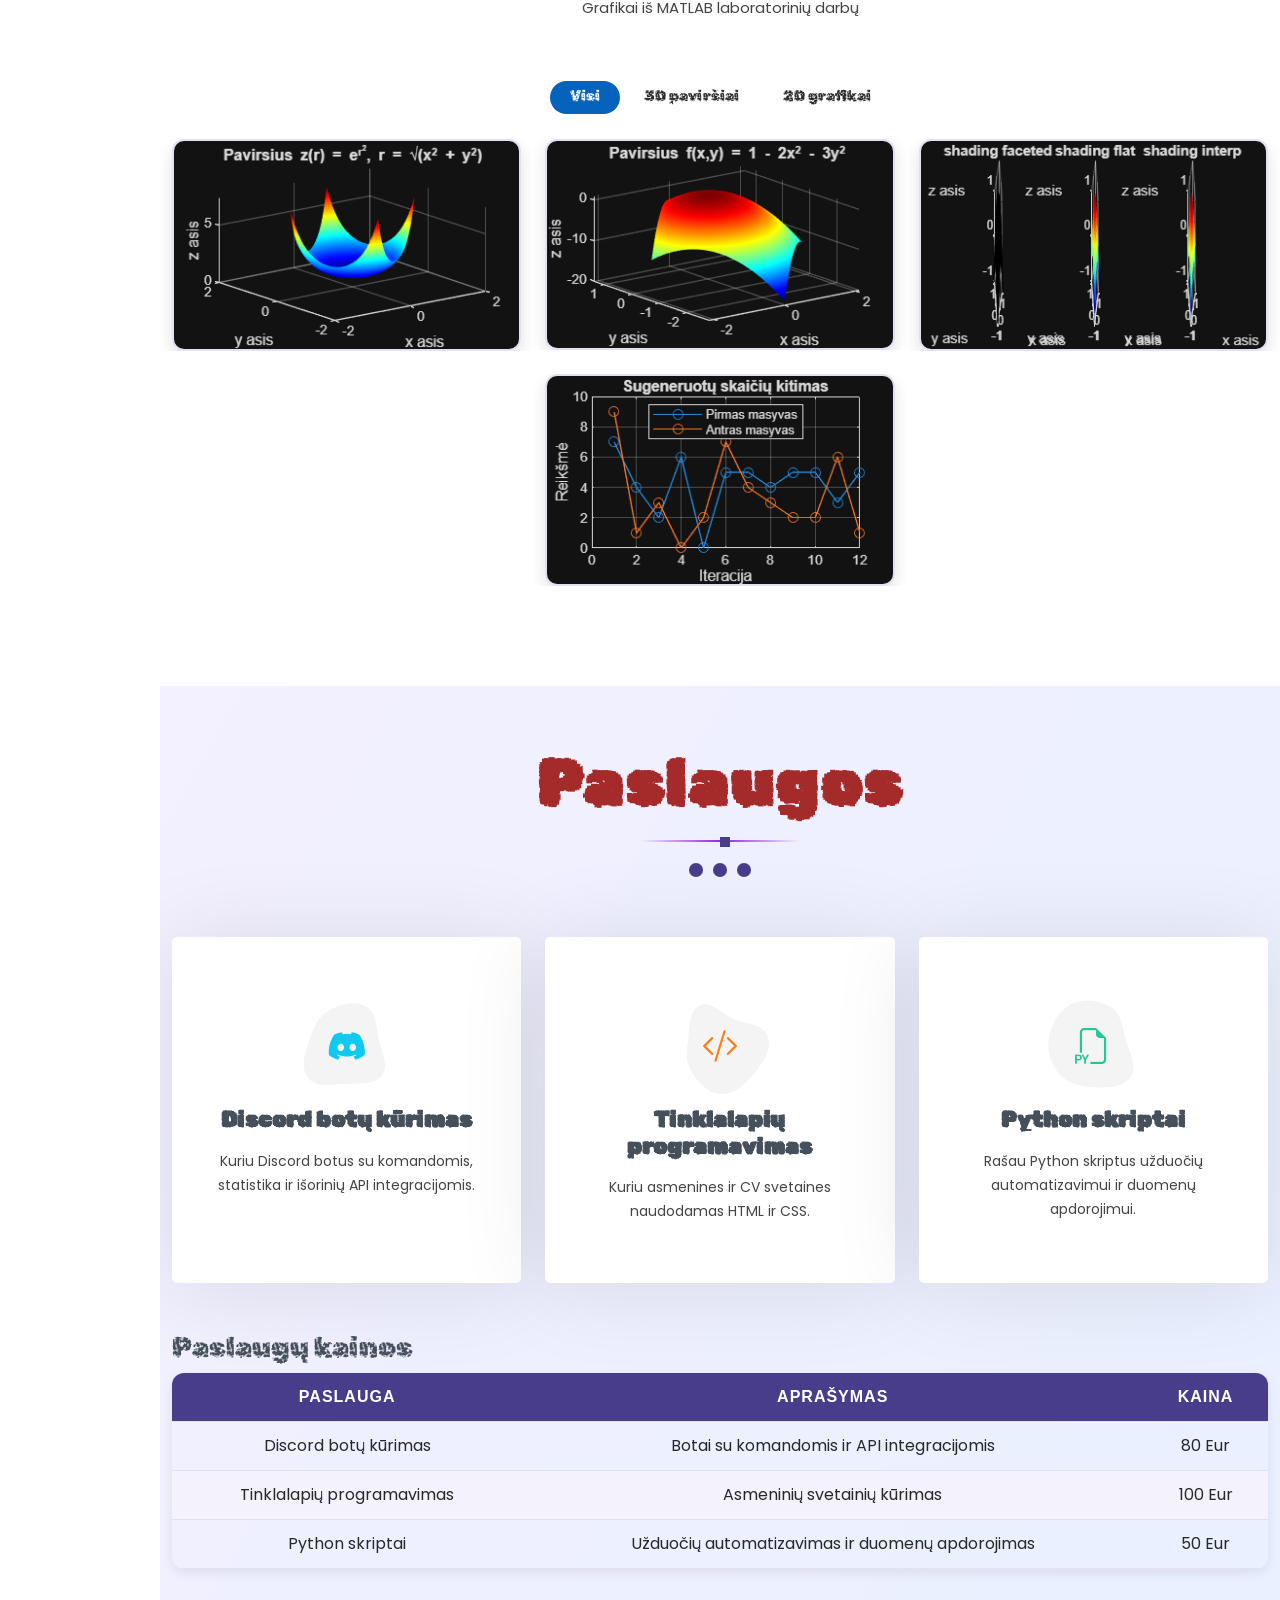
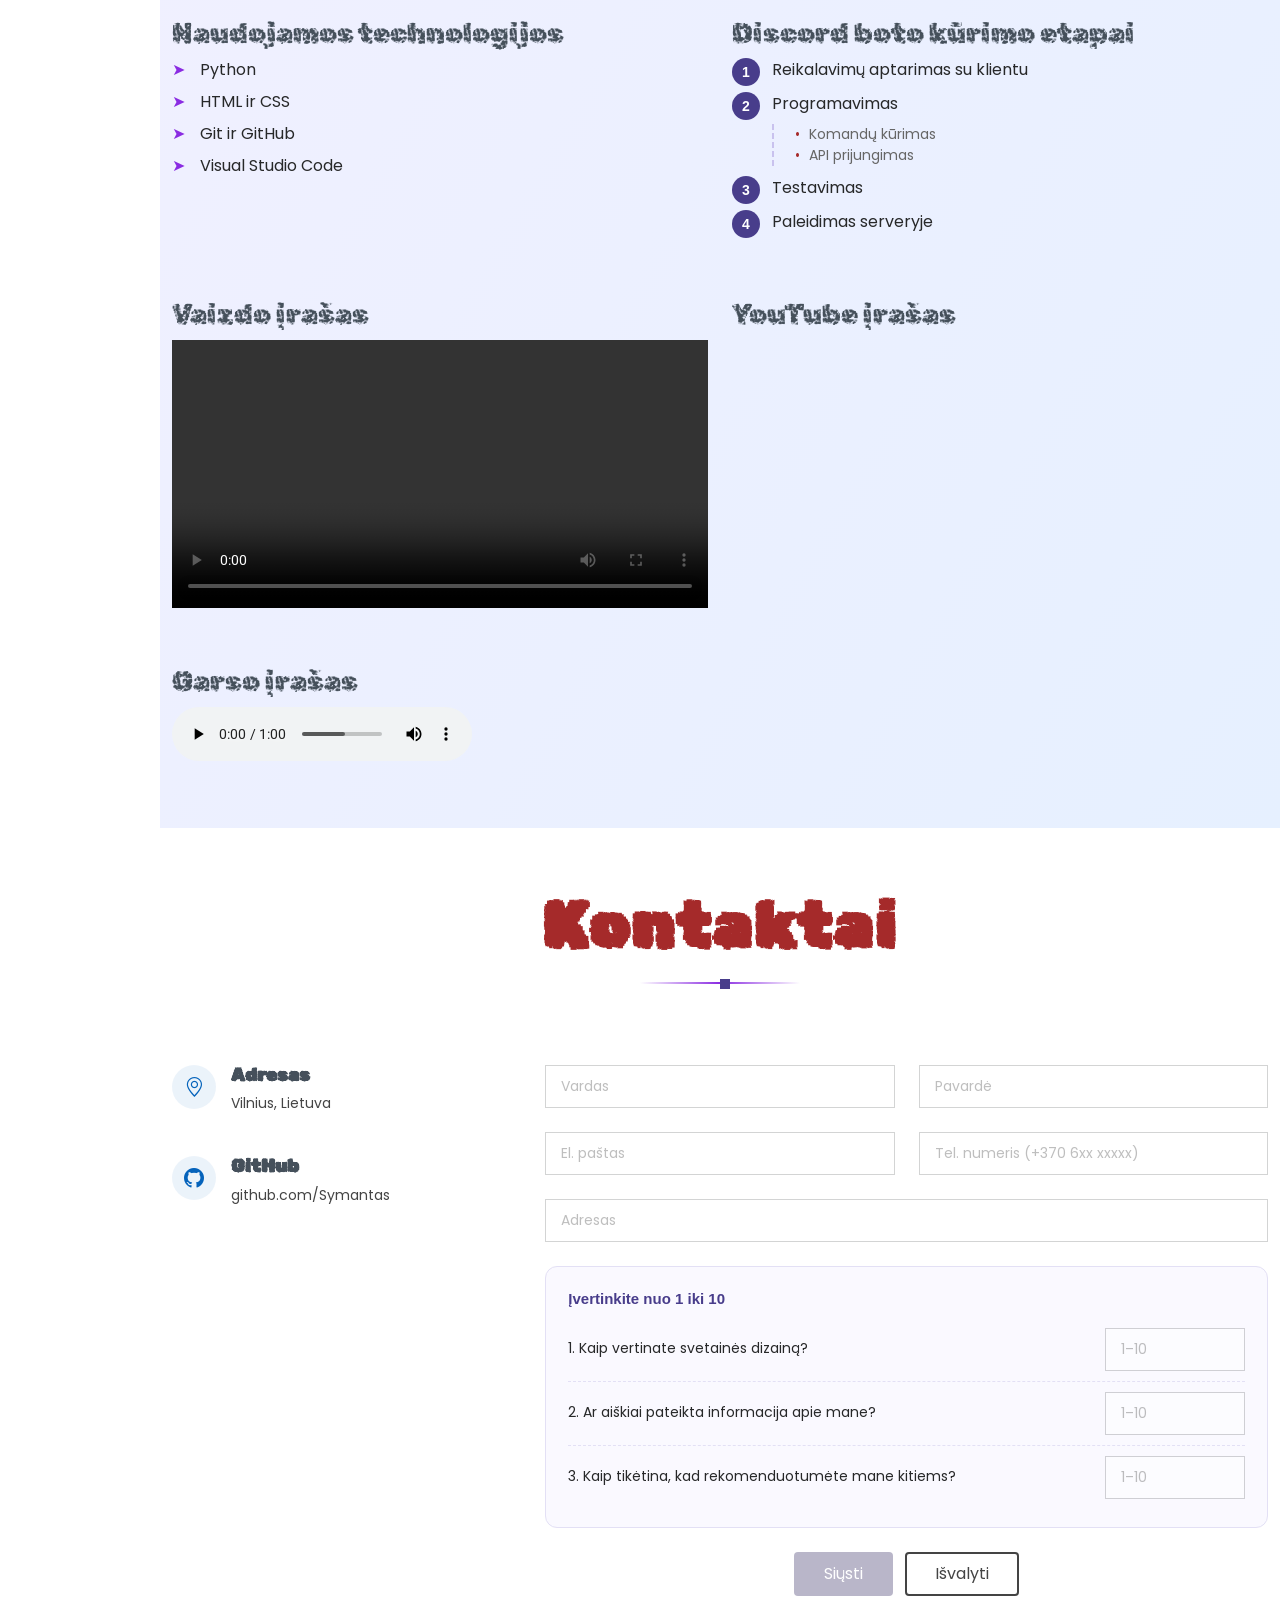
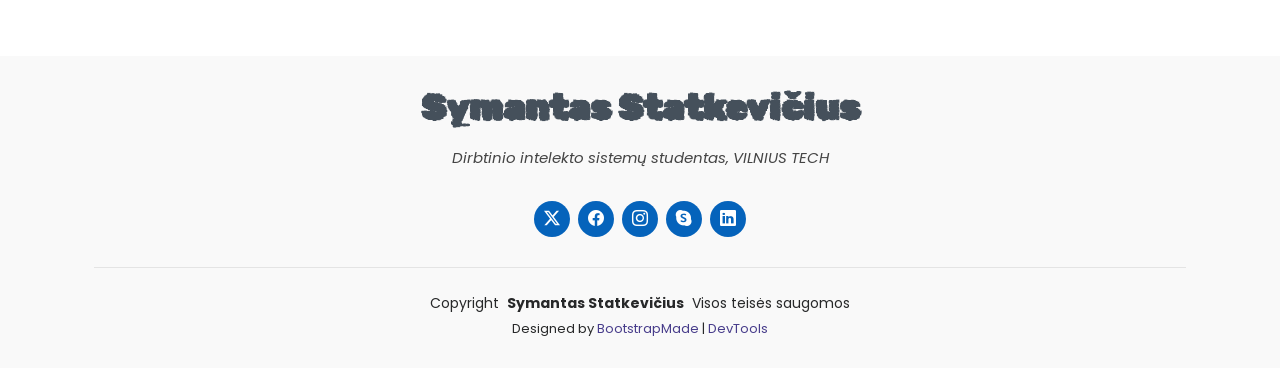
==== commit f343376c: "12 LD: kompetencijų pažangos modulis - nauja skiltis Pažanga ir nuoroda navigacijoje - įgūdžių Kanba" ====
--- a/index.html
+++ b/index.html
@@ -47,6 +47,7 @@
       <ul>
         <li><a href="#hero" class="active"><i class="bi bi-house navicon"></i><span>Pagrindinis</span></a></li>
         <li><a href="#about"><i class="bi bi-person navicon"></i><span>Apie</span></a></li>
+        <li><a href="#pazanga"><i class="bi bi-trophy navicon"></i><span>Pažanga</span></a></li>
         <li><a href="#resume"><i class="bi bi-file-earmark-text navicon"></i><span>Patirtis</span></a></li>
         <li><a href="#portfolio"><i class="bi bi-images navicon"></i><span>Projektai</span></a></li>
         <li><a href="#services"><i class="bi bi-hdd-stack navicon"></i><span>Paslaugos</span></a></li>
@@ -195,6 +196,93 @@
       </div>
 
     </section><!-- /Skills Section -->
+
+    <section id="pazanga" class="pazanga section">
+
+      <div class="container section-title" data-aos="fade-up">
+        <h2>Pažanga</h2>
+        <p>Įgūdžių progreso lenta: keisk įgūdžių būsenas ir rink patirties taškus (XP)</p>
+      </div>
+
+      <div class="container" data-aos="fade-up" data-aos-delay="100">
+
+        <div class="row gy-4">
+
+          <div class="col-lg-5">
+            <div class="kp-profilis">
+              <img id="kp-ikonele" class="kp-ikonele" src="assets/img/avatar-lygis-1.svg" alt="Vartotojo ikonėlė">
+              <span id="kp-lygis" class="kp-lygis">1 lygis</span>
+              <h3 id="kp-rangas" class="kp-rangas">Pradedantysis</h3>
+              <p class="kp-xp"><span id="kp-xp">0</span> XP <small id="kp-xp-is-viso"></small></p>
+
+              <div class="kp-progreso-juosta" role="progressbar" aria-label="Progresas iki sekančio lygio" aria-valuemin="0" aria-valuemax="100" aria-valuenow="0">
+                <div id="kp-progreso-uzpildas" class="kp-progreso-uzpildas"></div>
+              </div>
+              <p id="kp-progreso-tekstas" class="kp-progreso-tekstas"></p>
+            </div>
+          </div>
+
+          <div class="col-lg-7">
+            <div class="kp-statistika">
+              <div class="kp-stat">
+                <span id="kp-stat-viso" class="kp-stat-skaicius">0</span>
+                <small>Iš viso įgūdžių</small>
+              </div>
+              <div class="kp-stat">
+                <span id="kp-stat-atlikta" class="kp-stat-skaicius">0</span>
+                <small>Atlikta</small>
+              </div>
+              <div class="kp-stat">
+                <span id="kp-stat-procentas" class="kp-stat-skaicius">0%</span>
+                <small>Atlikta procentais</small>
+              </div>
+            </div>
+
+            <h4 class="kp-poantraste">Pasiekimai</h4>
+            <div id="kp-pasiekimai" class="kp-pasiekimai"></div>
+          </div>
+
+        </div>
+
+        <div class="row gy-4 kp-lenta">
+          <div class="col-lg-4">
+            <div class="kp-stulpelis" data-busena="Planuojama">
+              <div class="kp-stulpelio-antraste">
+                <h4><i class="bi bi-lightbulb"></i> Planuojama</h4>
+                <span class="kp-kiekis">0</span>
+              </div>
+              <div class="kp-korteles"></div>
+            </div>
+          </div>
+          <div class="col-lg-4">
+            <div class="kp-stulpelis" data-busena="Mokomasi">
+              <div class="kp-stulpelio-antraste">
+                <h4><i class="bi bi-book"></i> Mokomasi</h4>
+                <span class="kp-kiekis">0</span>
+              </div>
+              <div class="kp-korteles"></div>
+            </div>
+          </div>
+          <div class="col-lg-4">
+            <div class="kp-stulpelis" data-busena="Atlikta">
+              <div class="kp-stulpelio-antraste">
+                <h4><i class="bi bi-check2-circle"></i> Atlikta</h4>
+                <span class="kp-kiekis">0</span>
+              </div>
+              <div class="kp-korteles"></div>
+            </div>
+          </div>
+        </div>
+
+        <div class="text-center">
+          <button type="button" id="kp-atstatyti" class="kp-atstatyti">
+            <i class="bi bi-arrow-counterclockwise"></i> Atstatyti pradinę būseną
+          </button>
+        </div>
+
+      </div>
+
+    </section>
 
     <!-- Resume Section -->
     <section id="resume" class="resume section">
@@ -636,6 +724,8 @@
 
   <script src="assets/js/custom.js"></script>
 
+  <script src="assets/js/pazanga.js"></script>
+
 </body>
 
 </html>
--- a/assets/css/custom.css
+++ b/assets/css/custom.css
@@ -608,3 +608,359 @@
     font-weight: 600;
     color: darkslateblue;
 }
+
+.pazanga.section {
+    background: #f6f4fe;
+}
+
+.pazanga h3,
+.pazanga h4,
+.pazanga h5 {
+    font-family: var(--default-font);
+}
+
+.kp-profilis {
+    height: 100%;
+    background: #fff;
+    border: 1px solid #e3e0f5;
+    border-radius: 16px;
+    padding: 28px 24px;
+    text-align: center;
+    box-shadow: 0 4px 12px rgba(0, 0, 0, 0.08);
+}
+
+.kp-ikonele {
+    display: block;
+    width: 150px;
+    height: auto;
+    margin: 0 auto 14px;
+    filter: drop-shadow(0 6px 12px rgba(72, 61, 139, 0.25));
+}
+
+.kp-lygio-pokytis {
+    animation: kp-ikoneles-suolis 0.6s ease;
+}
+
+@keyframes kp-ikoneles-suolis {
+    0%   { transform: scale(1); }
+    40%  { transform: scale(1.15) rotate(-4deg); }
+    70%  { transform: scale(0.95) rotate(3deg); }
+    100% { transform: scale(1); }
+}
+
+.kp-lygis {
+    display: inline-block;
+    background: darkslateblue;
+    color: #fff;
+    font-size: 13px;
+    font-weight: 600;
+    letter-spacing: 1px;
+    text-transform: uppercase;
+    padding: 4px 14px;
+    border-radius: 20px;
+}
+
+.kp-rangas {
+    margin: 10px 0 4px;
+    font-size: 26px;
+    font-weight: 700;
+    color: darkslateblue;
+}
+
+.kp-xp {
+    margin-bottom: 14px;
+    font-size: 20px;
+    font-weight: 600;
+    color: blueviolet;
+}
+
+.kp-xp small {
+    font-size: 13px;
+    font-weight: 400;
+    color: #888;
+}
+
+.kp-progreso-juosta {
+    height: 14px;
+    background: #ece9fb;
+    border-radius: 10px;
+    overflow: hidden;
+}
+
+.kp-progreso-uzpildas {
+    width: 0;
+    height: 100%;
+    background: linear-gradient(90deg, darkslateblue, blueviolet);
+    border-radius: 10px;
+    transition: width 0.6s ease;
+}
+
+.kp-progreso-tekstas {
+    margin: 8px 0 0;
+    font-size: 13px;
+    color: #666;
+}
+
+.kp-statistika {
+    display: grid;
+    grid-template-columns: repeat(3, 1fr);
+    gap: 14px;
+}
+
+.kp-stat {
+    background: #fff;
+    border: 1px solid #e3e0f5;
+    border-radius: 14px;
+    padding: 16px 10px;
+    text-align: center;
+    box-shadow: 0 4px 12px rgba(0, 0, 0, 0.06);
+}
+
+.kp-stat-skaicius {
+    display: block;
+    font-size: 30px;
+    font-weight: 700;
+    color: darkslateblue;
+    line-height: 1.2;
+}
+
+.kp-stat small {
+    font-size: 13px;
+    color: #777;
+}
+
+.kp-poantraste {
+    margin: 26px 0 12px;
+    font-size: 18px;
+    font-weight: 600;
+    color: darkslateblue;
+}
+
+.kp-pasiekimai {
+    display: grid;
+    grid-template-columns: repeat(3, 1fr);
+    gap: 14px;
+}
+
+.kp-pasiekimas {
+    display: flex;
+    align-items: center;
+    gap: 12px;
+    padding: 14px;
+    background: #f1f0f4;
+    border: 2px dashed #c9c6d6;
+    border-radius: 14px;
+    opacity: 0.6;
+    filter: grayscale(1);
+    transition: all 0.4s ease;
+}
+
+.kp-pasiekimas strong {
+    display: block;
+    font-size: 14px;
+    color: #333;
+}
+
+.kp-pasiekimas small {
+    display: block;
+    font-size: 12px;
+    color: #777;
+}
+
+.kp-pasiekimo-ikona {
+    flex-shrink: 0;
+    width: 44px;
+    height: 44px;
+    display: flex;
+    align-items: center;
+    justify-content: center;
+    border-radius: 50%;
+    background: #ddd;
+    color: #777;
+    font-size: 20px;
+}
+
+.kp-pasiekimo-busena {
+    display: inline-block;
+    margin-top: 4px;
+    font-size: 11px;
+    font-weight: 600;
+    text-transform: uppercase;
+    letter-spacing: 0.5px;
+    color: #999;
+}
+
+.kp-pasiekimas.atrakinta {
+    background: #fffaf0;
+    border: 2px solid #f0b429;
+    opacity: 1;
+    filter: none;
+    box-shadow: 0 6px 16px rgba(240, 180, 41, 0.25);
+}
+
+.kp-pasiekimas.atrakinta .kp-pasiekimo-ikona {
+    background: linear-gradient(135deg, #f7c948, #e8890c);
+    color: #fff;
+}
+
+.kp-pasiekimas.atrakinta .kp-pasiekimo-busena {
+    color: #c77d00;
+}
+
+.kp-lenta {
+    margin-top: 30px;
+}
+
+.kp-stulpelis {
+    height: 100%;
+    background: #fff;
+    border: 1px solid #e3e0f5;
+    border-top: 4px solid #9a96b0;
+    border-radius: 14px;
+    padding: 16px;
+    box-shadow: 0 4px 12px rgba(0, 0, 0, 0.06);
+}
+
+.kp-stulpelis[data-busena="Mokomasi"] { border-top-color: blueviolet; }
+.kp-stulpelis[data-busena="Atlikta"]  { border-top-color: #198754; }
+
+.kp-stulpelio-antraste {
+    display: flex;
+    justify-content: space-between;
+    align-items: center;
+    margin-bottom: 14px;
+}
+
+.kp-stulpelio-antraste h4 {
+    margin: 0;
+    font-size: 17px;
+    font-weight: 600;
+    color: darkslateblue;
+}
+
+.kp-kiekis {
+    min-width: 28px;
+    padding: 2px 8px;
+    text-align: center;
+    font-size: 13px;
+    font-weight: 600;
+    color: darkslateblue;
+    background: #ece9fb;
+    border-radius: 12px;
+}
+
+.kp-korteles {
+    display: flex;
+    flex-direction: column;
+    gap: 10px;
+    min-height: 60px;
+}
+
+.kp-tuscia {
+    margin: 0;
+    padding: 16px;
+    text-align: center;
+    font-size: 13px;
+    color: #aaa;
+    border: 2px dashed #e3e0f5;
+    border-radius: 10px;
+}
+
+.kp-kortele {
+    background: #faf9ff;
+    border: 1px solid #e3e0f5;
+    border-left: 4px solid #9a96b0;
+    border-radius: 10px;
+    padding: 12px 14px;
+    transition: transform 0.2s, box-shadow 0.2s;
+}
+
+.kp-kortele:hover {
+    transform: translateY(-2px);
+    box-shadow: 0 6px 14px rgba(72, 61, 139, 0.15);
+}
+
+.kp-kortele[data-busena="Mokomasi"] { border-left-color: blueviolet; }
+.kp-kortele[data-busena="Atlikta"]  { border-left-color: #198754; }
+
+.kp-kortele-virsus {
+    display: flex;
+    justify-content: space-between;
+    align-items: flex-start;
+    gap: 10px;
+    margin-bottom: 10px;
+}
+
+.kp-kortele h5 {
+    margin: 0;
+    font-size: 15px;
+    font-weight: 600;
+    color: #333;
+}
+
+.kp-kortele-xp {
+    flex-shrink: 0;
+    padding: 2px 10px;
+    font-size: 12px;
+    font-weight: 700;
+    color: #fff;
+    background: darkslateblue;
+    border-radius: 12px;
+}
+
+.kp-kortele[data-busena="Atlikta"] .kp-kortele-xp {
+    background: #198754;
+}
+
+.kp-busenos-pasirinkimas {
+    width: 100%;
+    padding: 6px 10px;
+    font-size: 13px;
+    color: #444;
+    background: #fff;
+    border: 1px solid #d6d2ee;
+    border-radius: 8px;
+    cursor: pointer;
+}
+
+.kp-busenos-pasirinkimas:focus {
+    outline: none;
+    border-color: blueviolet;
+    box-shadow: 0 0 0 3px rgba(138, 43, 226, 0.15);
+}
+
+.kp-perkelta {
+    animation: kp-korteles-atsiradimas 0.7s ease;
+}
+
+@keyframes kp-korteles-atsiradimas {
+    0%   { transform: scale(0.9); opacity: 0; box-shadow: 0 0 0 0 rgba(138, 43, 226, 0.5); }
+    60%  { transform: scale(1.03); opacity: 1; box-shadow: 0 0 0 8px rgba(138, 43, 226, 0); }
+    100% { transform: scale(1); }
+}
+
+.kp-atstatyti {
+    margin-top: 26px;
+    padding: 8px 22px;
+    font-size: 14px;
+    color: darkslateblue;
+    background: transparent;
+    border: 2px solid darkslateblue;
+    border-radius: 20px;
+    transition: 0.3s;
+}
+
+.kp-atstatyti:hover {
+    color: #fff;
+    background: darkslateblue;
+}
+
+@media (max-width: 768px) {
+    .kp-pasiekimai {
+        grid-template-columns: 1fr;
+    }
+
+    .kp-stat-skaicius {
+        font-size: 24px;
+    }
+}
